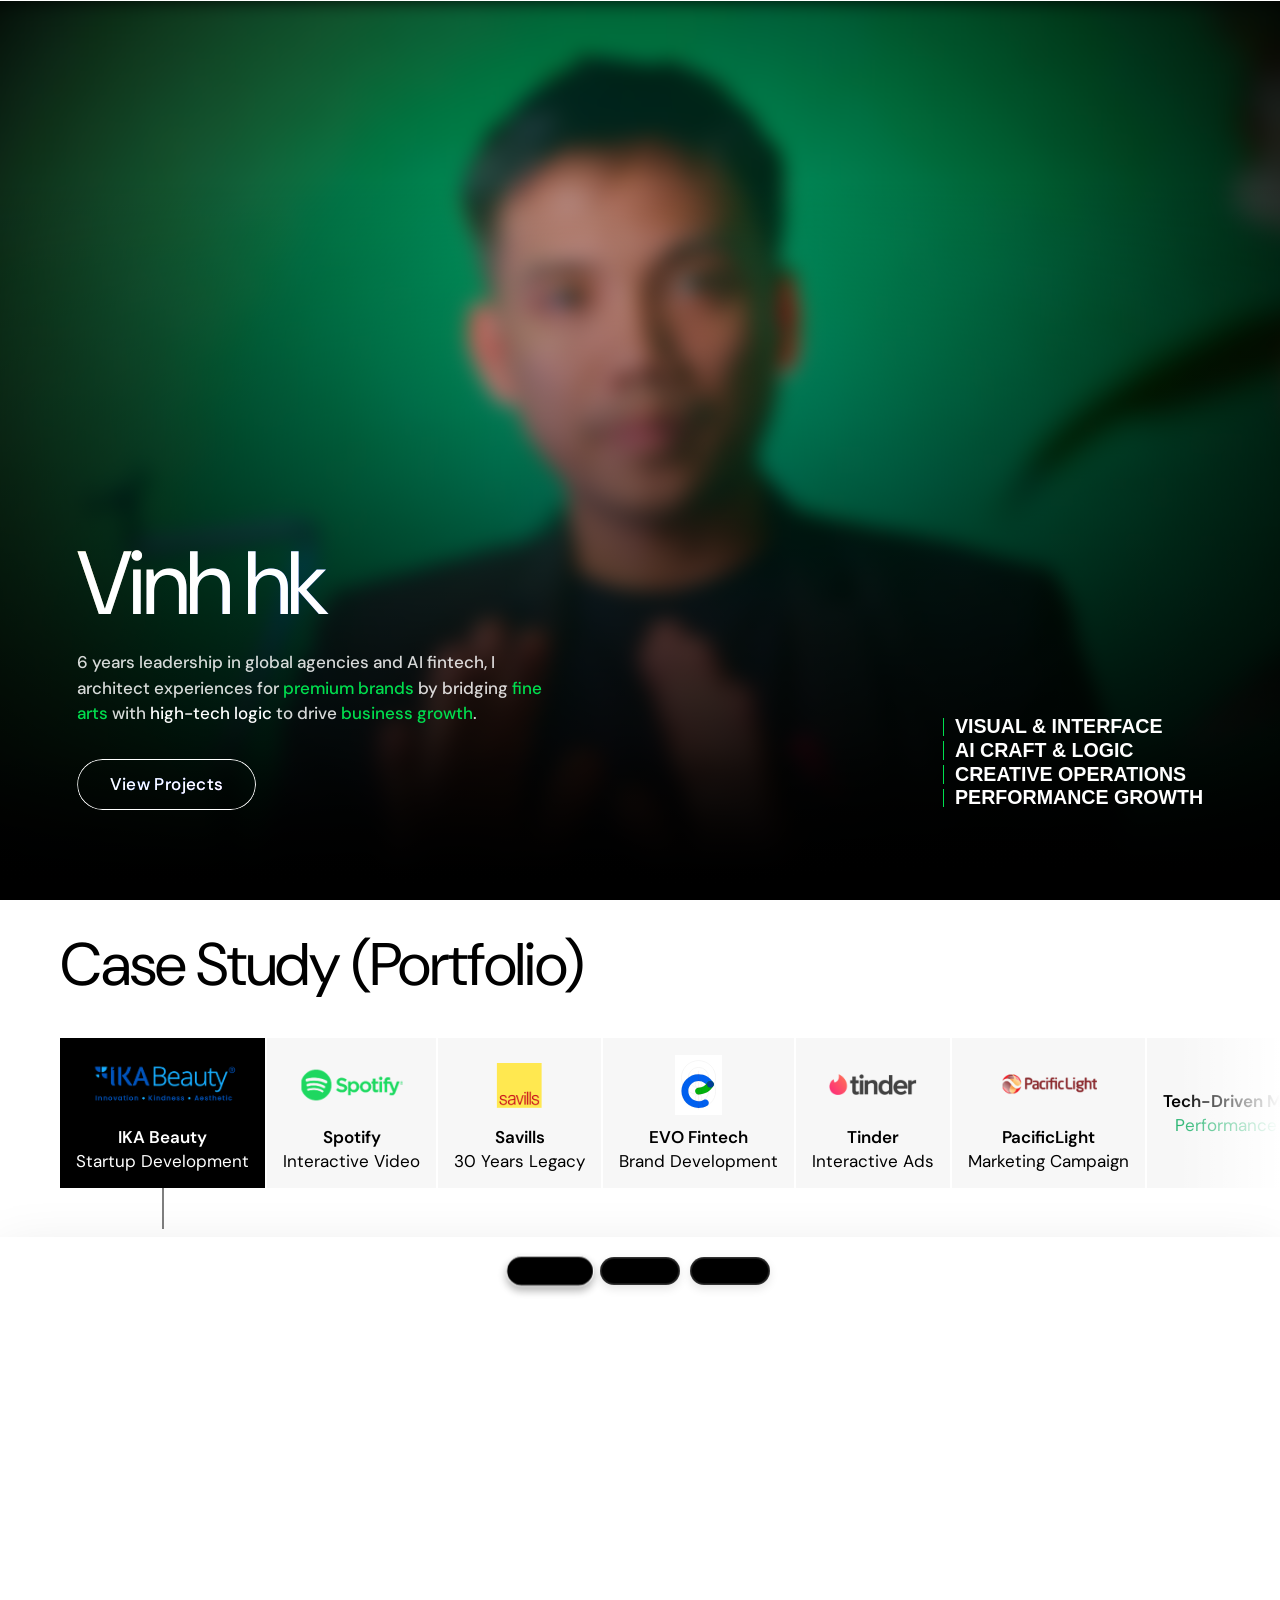
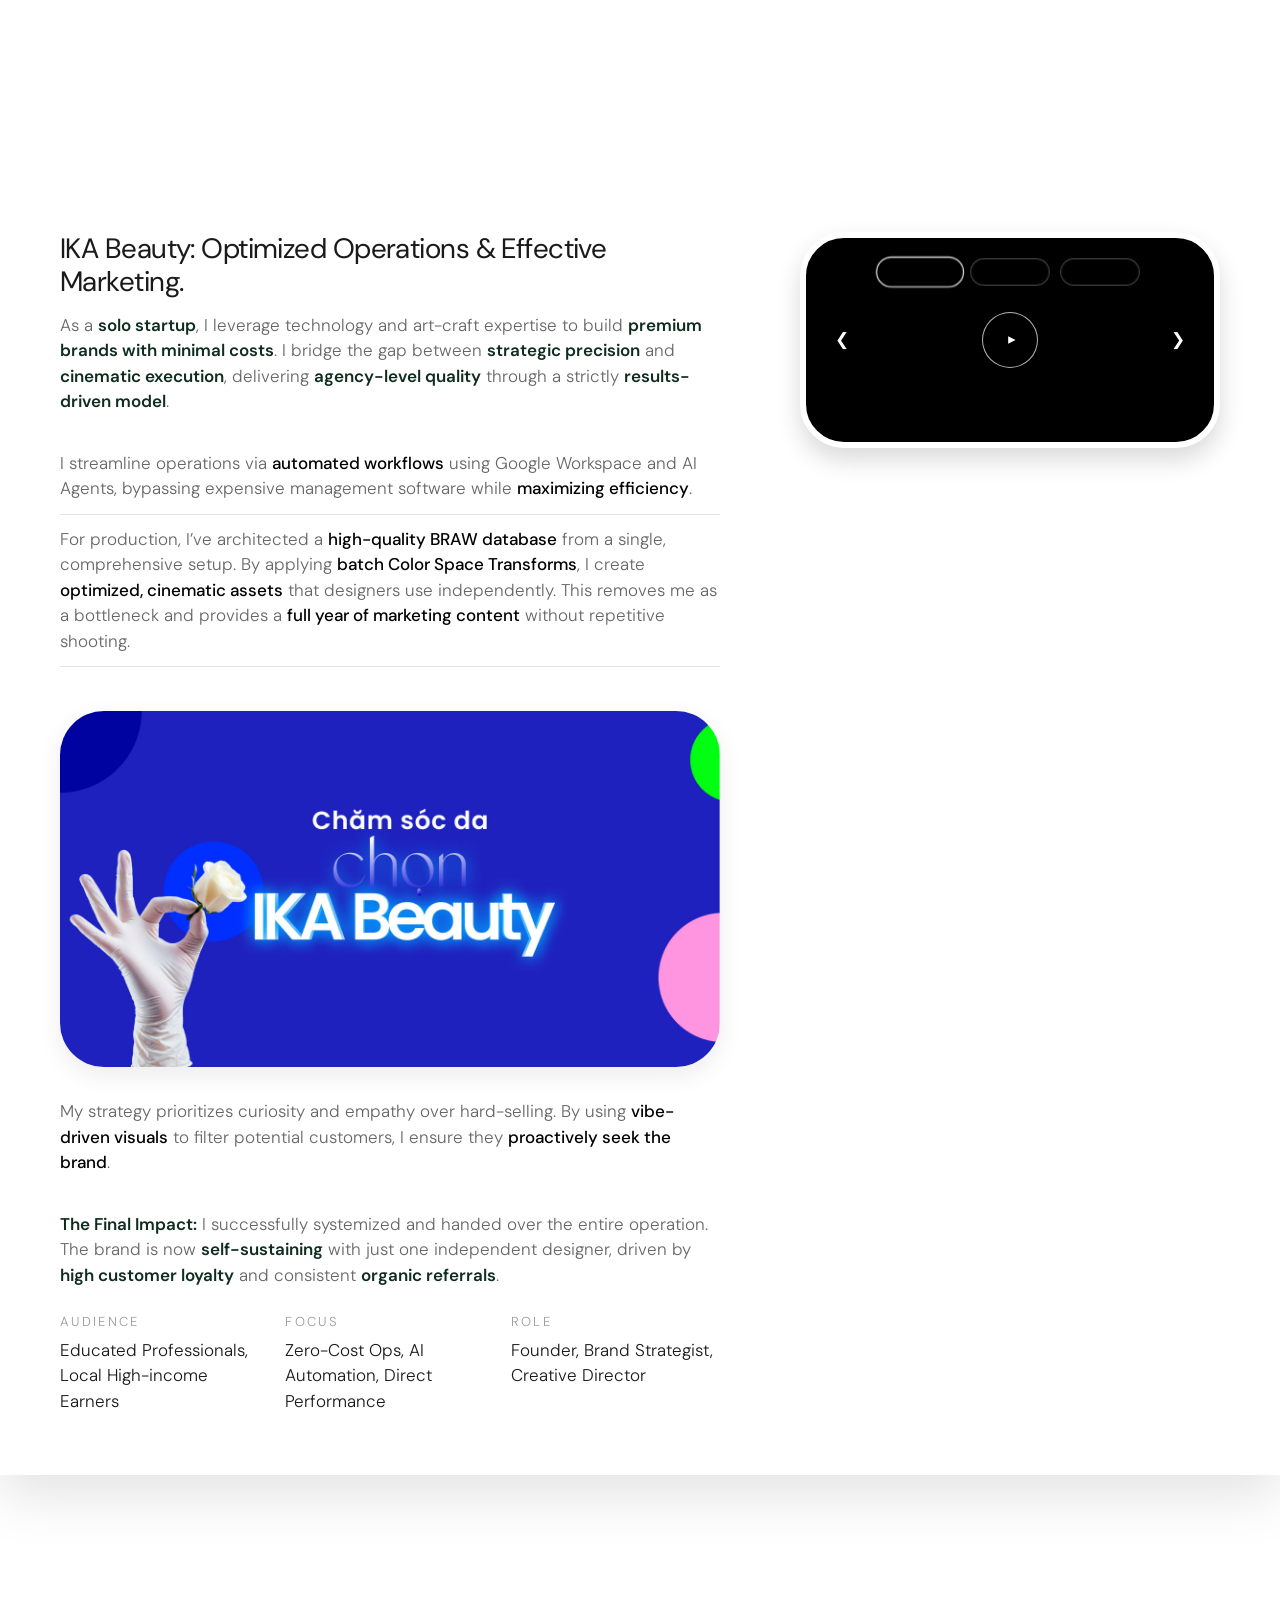
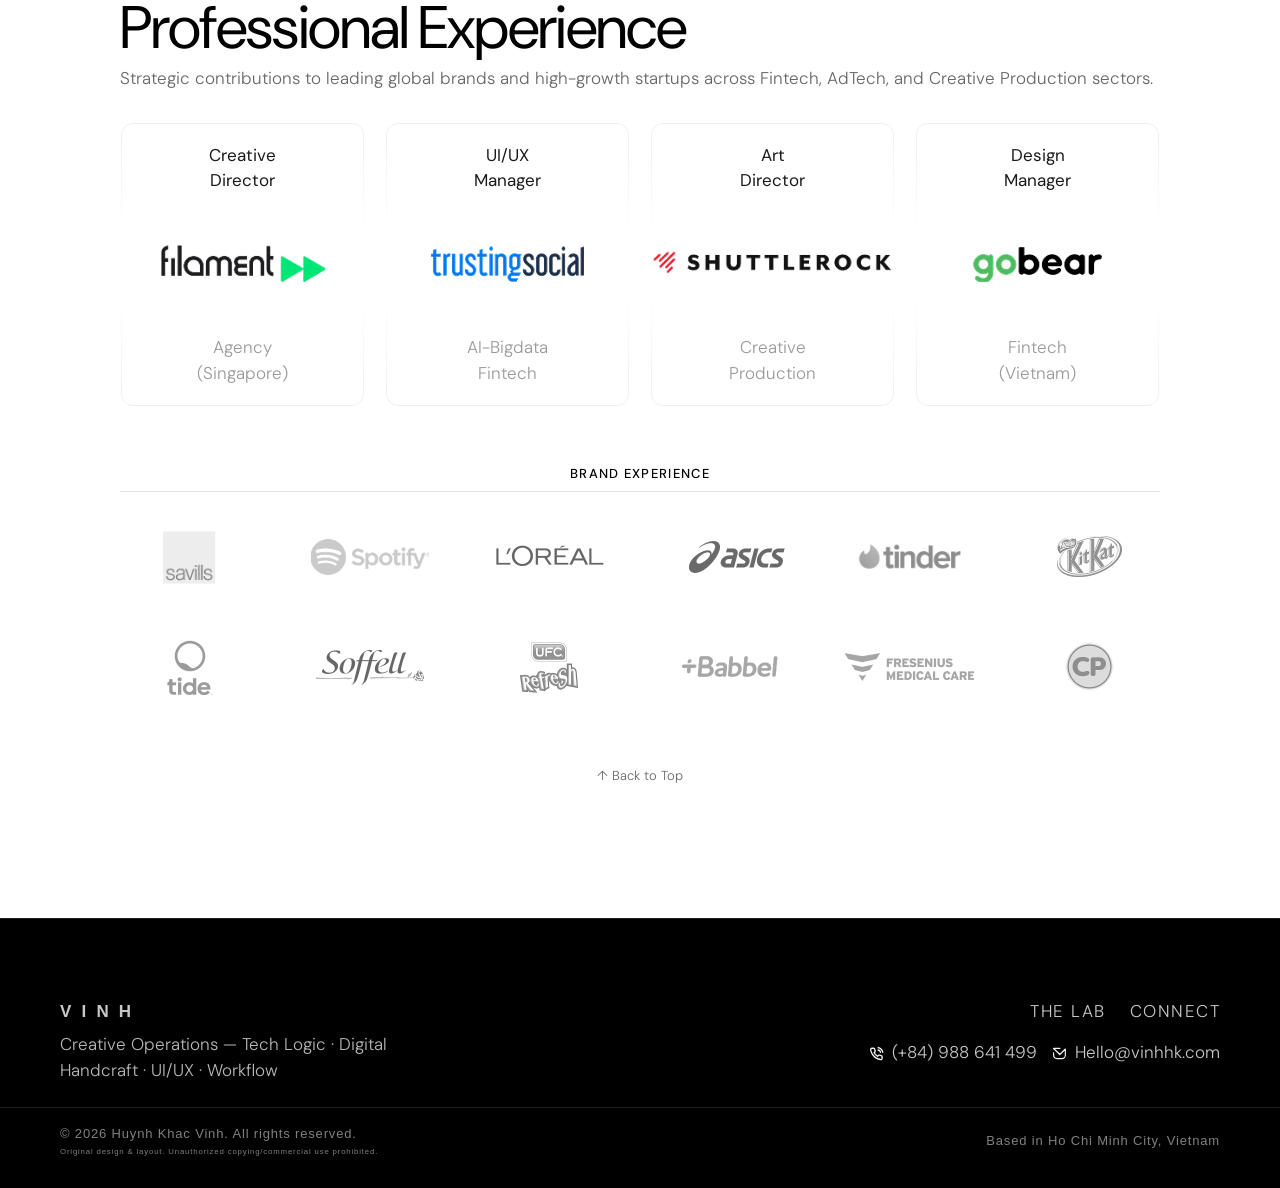
==== index.html @ 9d7e5301 "content: update Savills story and insert images" ====
<!DOCTYPE html>
<!-- 
    ============================================================================
    CẤU HÌNH MEDIA (MEDIA CONFIGURATION)
    1. SHOW_MEDIA_SECTION: Bật/tắt hiển thị khu vực này (true = hiện, false = ẩn).
       Toggle visibility of this section (true = show, false = hide).
    2. SHOW_IMAGE_INSTEAD: Bật lên để hiển thị ảnh thay vì video (true = hiện ảnh, false = hiện video).
       Set to true to show image instead of video (true = show image, false = show video).
    3. AUTO_PLAY_VIDEO: Bật/tắt tự động phát video khi cuộn tới (true = bật, false = tắt).
       Toggle auto-play video on scroll (true = on, false = off).
    4. Thay đổi đường dẫn trong dấu ngoặc kép để cập nhật nội dung.
       Change the URL inside the quotes to update content.
    5. BOTTOM_GRADIENT_IS_DARK: Đổi màu dải gradient chân trang (true = đen, false = trắng).
       Toggle bottom gradient color (true = black, false = white).
    6. SHOW_BOTTOM_GRADIENT: Bật/tắt hoàn toàn dải gradient chân màn hình (true = bật, false = tắt).
       Enable/disable bottom gradient entirely (true = show, false = hide).
    ============================================================================
-->
<script src="js/config.js?v=20260313-17"></script>
<html lang="vi" class="page-home">
<head>
    <script async src="https://www.googletagmanager.com/gtag/js?id=G-TY4J6ZB2NR"></script>
    <script>
        window.dataLayer = window.dataLayer || [];
        function gtag(){dataLayer.push(arguments);}
        gtag('js', new Date());
        gtag('config', 'G-TY4J6ZB2NR');
    </script>

    <meta charset="UTF-8">
    <meta name="viewport" content="width=device-width, initial-scale=1.0, viewport-fit=cover">
    <meta name="theme-color" media="(prefers-color-scheme: light)" content="#000000">
    <meta name="theme-color" media="(prefers-color-scheme: dark)" content="#000000">
    <meta name="color-scheme" content="dark">
    <meta name="apple-mobile-web-app-capable" content="yes">
    <meta name="apple-mobile-web-app-status-bar-style" content="black-translucent">
    <title>Huynh Khac Vinh - Artist & Creative Director</title>
    <link rel="preconnect" href="https://fonts.googleapis.com">
    <link rel="preconnect" href="https://fonts.gstatic.com" crossorigin>
    <link href="https://fonts.googleapis.com/css2?family=DM+Sans:opsz,wght@9..40,100..1000&display=swap" rel="stylesheet">
    <link rel="stylesheet" href="style.css?v=20260313-18">
    <link rel="preload" as="image" href="assets/images/web-thumbnail.jpg?v=20260313-hero-poster-1">
    <link rel="preload" as="video" href="assets/videos/00_Hero_Background.mp4?v=20260313-hero-bg-1" type="video/mp4">
</head>
<body class="page-home">
    
    <!-- Header injected via js/header.js -->
    <script src="js/header.js?v=20260313-17"></script>

    <!-- Hero Section (Fixed Background) -->
    <section class="hero" id="hero">
        <div class="hero-video-layer">
            <video class="hero-bg-video" autoplay muted loop playsinline preload="auto" poster="assets/images/web-thumbnail.jpg?v=20260313-hero-poster-1">
                <source src="assets/videos/00_Hero_Background.mp4?v=20260313-hero-bg-1" type="video/mp4">
            </video>
        </div>
        <div class="hero-overlay-layout">
            <div class="hero-overlay-left">
                <div class="hero-overlay-name">
                    Vinh hk
                </div>
                <p class="hero-overlay-description">
                    6 years leadership in global agencies and AI fintech, I architect experiences for <span class="hero-overlay-accent hero-overlay-accent--light-green">premium brands</span> by bridging <span class="hero-overlay-accent hero-overlay-accent--light-green">fine arts</span> with <span class="hero-overlay-accent">high-tech logic</span> to drive <span class="hero-overlay-accent hero-overlay-accent--light-green">business growth</span>.
                </p>
                <a href="#case-tabs-bleed" class="hero-cta">View Projects</a>
            </div>
            <div class="hero-overlay-right">
                <div class="hero-overlay-divider"></div>
                <div class="hero-overlay-keywords">
                    <span class="text-gradient">Visual &amp; Interface</span>
                    <span class="text-gradient">AI Craft &amp; Logic</span>
                    <span class="text-gradient">Creative Operations</span>
                    <span class="text-gradient">Performance Growth</span>
                </div>
            </div>
        </div>
    </section>

    <!-- Scroll Indicator (Separated from Hero for fixed positioning) -->
    <div class="bottom-gradient-overlay"></div>
    <script>
        (function() {
            const bottomGradient = document.querySelector('.bottom-gradient-overlay');
            if (!bottomGradient) return;
            if (typeof SHOW_BOTTOM_GRADIENT !== 'undefined' && !SHOW_BOTTOM_GRADIENT) {
                bottomGradient.style.display = 'none';
                return;
            }
            if (typeof BOTTOM_GRADIENT_IS_DARK === 'undefined') return;
            if (BOTTOM_GRADIENT_IS_DARK) {
                bottomGradient.classList.add('bottom-gradient--dark');
            } else {
                bottomGradient.classList.remove('bottom-gradient--dark');
            }
        })();
    </script>
    <script>
        (function() {
            const cta = document.querySelector('.hero-cta-btn');
            if (!cta) return;
            if (typeof HERO_CTA_TEXT === 'string' && HERO_CTA_TEXT.trim().length > 0) {
                cta.textContent = HERO_CTA_TEXT;
                cta.style.display = "";
            } else {
                cta.style.display = "none";
            }
        })();
    </script>
    <a href="#main-content" class="scroll-indicator-link" style="display: none;">
        <div class="scroll-arrow">
            <svg width="24" height="24" viewBox="0 0 24 24" fill="none" xmlns="http://www.w3.org/2000/svg">
                <path d="M12 19V5M12 5L5 12M12 5L19 12" stroke="#00D4AA" stroke-width="2" stroke-linecap="round" stroke-linejoin="round"/>
            </svg>
        </div>
    </a>

    <!-- Main Content (Slides over Hero) -->
    <main class="main-content" id="main-content">
        <div class="container">
        <!-- Expertise Section -->
        <section class="section fade-in" id="showreel">
            <!-- 
                VIDEO PLAYER (Local File)
                Replaced iframe with HTML5 video tag as requested.
                On mobile, the container will crop 20% from left and right to increase height.
            -->
            <div id="media-wrapper" class="video-wrapper">
                <video class="expertise-video-player" muted loop playsinline preload="none">
                    <source src="assets/videos/Carousel1_casestudy_img0.mp4" type="video/mp4">
                    Your browser does not support the video tag.
                </video>
                <div class="video-gradient-overlay"></div>
            </div>

            <div class="video-caption-container">
                <span class="video-label">Showreel 2026</span>
                <p class="video-description">Highlighting key projects in Creative Direction, UI/UX, and Motion Design. A glimpse into the intersection of art and technology.</p>
            </div>
            <script>
                (function(){
                    var mediaWrapper = document.getElementById('media-wrapper');
                    if (!mediaWrapper) return;
                    var caption = document.querySelector('.video-caption-container');
                    var v = mediaWrapper.querySelector('video');
                    var s = v ? v.querySelector('source') : null;

                    if (s && !s.dataset.src) s.dataset.src = s.getAttribute('src') || '';

                    if (typeof SHOW_MEDIA_SECTION !== 'undefined' && !SHOW_MEDIA_SECTION) {
                        mediaWrapper.style.display = 'none';
                        if (caption) caption.style.display = 'none';
                        if (s) s.removeAttribute('src');
                        if (v) {
                            v.pause();
                            v.removeAttribute('src');
                            v.load();
                        }
                        return;
                    }

                    if (s) s.removeAttribute('src');
                    if (v) v.preload = 'none';

                    function enableAndMaybePlay() {
                        if (!v || !s) return;
                        if (!s.getAttribute('src') && s.dataset.src) {
                            s.setAttribute('src', s.dataset.src);
                            try { v.load(); } catch(e) {}
                        }
                        var shouldAuto = (typeof AUTO_PLAY_VIDEO !== 'undefined') ? !!AUTO_PLAY_VIDEO : false;
                        if (shouldAuto) {
                            v.play().catch(function(){});
                        }
                    }

                    if ('IntersectionObserver' in window) {
                        var io = new IntersectionObserver(function(entries){
                            entries.forEach(function(entry){
                                if (!entry.isIntersecting) return;
                                enableAndMaybePlay();
                                io.disconnect();
                            });
                        }, { threshold: 0.35, rootMargin: '200px 0px' });
                        io.observe(mediaWrapper);
                    } else {
                        enableAndMaybePlay();
                    }
                })();
            </script>



        </section>


        <section class="section impact-case fade-in container-expanded" id="highlights-video">
            <div class="section-content-wrapper" style="margin-top: 0 !important; padding: 0 !important;">
                <h2 class="section-title text-gradient">Case Study (Portfolio)</h2>
                
                <!-- Tabs Navigation -->
                <div class="case-tabs-bleed" id="case-tabs-bleed">
                    <div class="case-study-tabs" id="case-tabs"></div>
                </div>

                <!-- Project 1 (IKA Beauty) -->
                <div class="impact-card-inner case-slide active" id="case-0" data-title="IKA Beauty - Startup Development" data-company="IKA Beauty" data-project="Startup Development" data-thumb="assets/clients/IKA_logo_BL.png">
                    <!-- Full Width Hero Carousel -->
                    <div class="impact-hero-carousel">
                        <div class="carousel-track">
                            <!-- 
                                ==========================================================
                                THAY ĐỔI HÌNH ẢNH CAROUSEL TẠI ĐÂY (CHANGE CAROUSEL IMAGES HERE)
                                Kích thước khuyến nghị (Recommended Size): 1920x822px hoặc 2560x1098px (Tỷ lệ 21:9)
                                Lưu ý (Note): Trên mobile, 2 bên ảnh sẽ bị cắt bớt ~25% mỗi bên. 
                                Hãy giữ nội dung chính ở giữa (Safe Zone).
                                ==========================================================
                            -->
                            <div class="carousel-slide active">
                                <video muted playsinline preload="none">
                                    <source src="assets/videos/02_IKA_Carousel_Bg_1.mp4" type="video/mp4">
                                </video>
                            </div>
                            <div class="carousel-slide">
                                <video muted playsinline preload="none">
                                    <source src="assets/videos/02_IKA_Carousel_Bg_2.mp4" type="video/mp4">
                                </video>
                            </div>
                            <div class="carousel-slide">
                                <video muted playsinline preload="none">
                                    <source src="assets/videos/02_IKA_Carousel_Bg_3.mp4" type="video/mp4">
                                </video>
                            </div>
                        </div>
                        <div class="carousel-nav">
                            <button class="carousel-dot active" aria-label="Go to slide 1"></button>
                            <button class="carousel-dot" aria-label="Go to slide 2"></button>
                            <button class="carousel-dot" aria-label="Go to slide 3"></button>
                        </div>
                    </div>
                    
                    <div class="impact-content-wrapper container">
                    <div class="impact-copy">

                        <h3 class="impact-heading">IKA Beauty: Optimized Operations & Effective Marketing.</h3>
                        <p class="impact-body">
                            As a <strong>solo startup</strong>, I leverage technology and art-craft expertise to build <strong>premium brands with minimal costs</strong>. I bridge the gap between <strong>strategic precision</strong> and <strong>cinematic execution</strong>, delivering <strong>agency-level quality</strong> through a strictly <strong>results-driven model</strong>.
                        </p>
                        
                        <ul class="impact-list">
                            <li>
                                I streamline operations via <strong>automated workflows</strong> using Google Workspace and AI Agents, bypassing expensive management software while <strong>maximizing efficiency</strong>.
                            </li>
                            <li>
                                For production, I’ve architected a <strong>high-quality BRAW database</strong> from a single, comprehensive setup. By applying <strong>batch Color Space Transforms</strong>, I create <strong>optimized, cinematic assets</strong> that designers use independently. This removes me as a bottleneck and provides a <strong>full year of marketing content</strong> without repetitive shooting.
                            </li>
                            <li>
                                <img class="impact-inline-media" src="assets/images/IKA_img_1.jpg" alt="IKA Strategy Visual">
                                My strategy prioritizes curiosity and empathy over hard-selling. By using <strong>vibe-driven visuals</strong> to filter potential customers, I ensure they <strong>proactively seek the brand</strong>.
                            </li>
                        </ul>
                        
                        <p class="impact-body" style="margin-top: 24px;">
                            <strong>The Final Impact:</strong> I successfully systemized and handed over the entire operation. The brand is now <strong>self-sustaining</strong> with just one independent designer, driven by <strong>high customer loyalty</strong> and consistent <strong>organic referrals</strong>.
                        </p>
                        

                        
                        <dl class="impact-metrics">
                            <div class="impact-metric">
                                <dt>Audience</dt>
                                <dd>Educated Professionals, Local High-income Earners</dd>
                            </div>
                            <div class="impact-metric">
                                <dt>Focus</dt>
                                <dd>Zero-Cost Ops, AI Automation, Direct Performance</dd>
                            </div>
                            <div class="impact-metric">
                                <dt>Role</dt>
                                <dd>Founder, Brand Strategist, Creative Director</dd>
                            </div>
                        </dl>
                    </div>
                    <div class="impact-media">
                        <div class="impact-media-frame video-slider-container">
                            <div class="video-slider-track fade-track" id="savills-video-track-2">
                                <div class="video-slide active fade-transition">
                                    <video class="media-content" muted playsinline preload="metadata">
                                        <source src="assets/videos/02_IKA_Detail_1.mp4#t=0.001" type="video/mp4">
                                    </video>
                                </div>
                                <div class="video-slide fade-transition">
                                    <video class="media-content" muted playsinline preload="metadata">
                                        <source src="assets/videos/02_IKA_Detail_2.mp4#t=0.001" type="video/mp4">
                                    </video>
                                </div>
                                <div class="video-slide fade-transition">
                                    <video class="media-content" muted playsinline preload="metadata">
                                        <source src="assets/videos/02_IKA_Detail_3.mp4#t=0.001" type="video/mp4">
                                    </video>
                                </div>
                            </div>
                            <!-- Buttons moved after track and styled to ensure visibility -->
                            <button id="btn-prev-ika" class="video-nav-prev" type="button" aria-label="Previous video" style="z-index: 100; cursor: pointer; pointer-events: auto;">&#10094;</button>
                            <button id="btn-next-ika" class="video-nav-next" type="button" aria-label="Next video" style="z-index: 100; cursor: pointer; pointer-events: auto;">&#10095;</button>
                            <script>
                                (function() {
                                    const prevBtn = document.getElementById('btn-prev-ika');
                                    const nextBtn = document.getElementById('btn-next-ika');
                                    const trackId = 'savills-video-track-2';
                                    
                                    function handleClick(direction) {
                                        if (window.changeVideoSlide) {
                                            window.changeVideoSlide(trackId, direction);
                                        }
                                    }

                                    if (prevBtn) {
                                        prevBtn.addEventListener('click', function(e) {
                                            e.preventDefault();
                                            e.stopPropagation();
                                            handleClick(-1);
                                        });
                                    }
                                    if (nextBtn) {
                                        nextBtn.addEventListener('click', function(e) {
                                            e.preventDefault();
                                            e.stopPropagation();
                                            handleClick(1);
                                        });
                                    }
                                })();
                            </script>
                        </div>
                        <p class="impact-media-caption">IKA Beauty Ecosystem</p>
                    </div>
                    </div>
                </div>

                <!-- Project 4 -->
                <div class="impact-card-inner case-slide" id="case-2" data-title="Spotify - Interactive Ad" data-company="Spotify" data-project="Interactive Video" data-thumb="assets/clients/1.png">
                    <div class="impact-content-wrapper container">
                    <div class="impact-copy">

                        <h3 class="impact-heading">Interactive Video - Playable Development</h3>
                        <p class="impact-body" style="font-weight: 500; opacity: 0.8; margin-top: -8px; margin-bottom: 24px;">
                            Section: Concept art - video creative, UX, Technical Development.
                        </p>
                        <p class="impact-body">
                            Spotify aims to create an engaging, interactive video ad campaign. Users will select on-screen options based on their musical taste, resulting in a random track played specifically to match their preferences.
                        </p>
                        <div class="impact-media-frame" style="aspect-ratio: 4 / 5; margin: 24px 0; --media-fit: contain;">
                            <video class="media-content" src="assets/videos/4x5_Spotify_leadin.mp4" data-autoplay="1" muted loop playsinline preload="none"></video>
                            <button type="button" class="media-audio-toggle" aria-label="Unmute" aria-pressed="true"></button>
                        </div>
                        <div class="impact-body" style="margin-bottom: 24px;">
                            <div style="display: flex; flex-direction: column; align-items: center; gap: 4px; float: left; margin-right: 12px; margin-bottom: 4px; padding: 4px; background: #f3f4f6; border-radius: 10px;">
                                <img src="assets/images/VINH_Port.png" alt="Vinh Avatar" style="width: 48px; height: 48px; border-radius: 50%; object-fit: cover; box-shadow: 0 2px 4px rgba(0,0,0,0.1);">
                                <span style="font-weight: 600; font-size: 10px; color: var(--text-secondary); text-transform: uppercase; letter-spacing: 0.05em;">My Insight</span>
                            </div>
                            <p style="margin: 0;">
                                For multi-layered projects—spanning Art, Brand Alignment, Culture, and Tech—my strategy is built on velocity in planning and concept visualization. I use rapid, highly visual sketches to pressure-test feasibility and lock in the execution phase as early as possible.
                                <br><br>
                                To me, 'Make it work - Make it right' defines this exact conceptual phase. By mapping out art sketches and operational logic upfront, I validate project feasibility early. This strategic move ensures we preserve maximum resources to ultimately nail the final 'WOW' factor.
                                <br><br>
                                In massive production environments—where high volume meets uncompromising quality standards—relying on pure inspiration will fail; you must apply strict tactics and formulas. My rarest and proudest asset is exactly this fusion: a deep aesthetic foundation backed by hard, tech-driven logic.
                            </p>
                            <div style="clear: both;"></div>
                        </div>

                        <img class="impact-inline-media" src="assets/images/Spotify/Spotify_bodytext.png" alt="Spotify Project Context">
                        <h4 class="impact-subheading">KEY RESULTS</h4>
                        <dl class="impact-metrics">
                            <div class="impact-metric">
                                <dt>Digital interaction</dt>
                                <dd>over ~220%/ target</dd>
                            </div>
                            <div class="impact-metric">
                                <dt>Download</dt>
                                <dd>147% over target</dd>
                            </div>
                        </dl>
                        <div class="impact-media-frame ratio-9-16" style="margin: 32px 0; --media-fit: contain; display: flex; align-items: center; justify-content: center;">
                             <img class="media-content" src="assets/images/Spotify/Spoti1.gif" alt="Spotify Interactive Ad" style="width: 36%; height: auto;">
                        </div>
                        <div class="impact-cta-box">
                            <p class="impact-cta-text">Request me a live demo.</p>
                            <div class="impact-cta-contact">
                                <a href="tel:+84988641499" class="impact-cta-link">(+84) 988 641 499</a>
                                <span class="impact-cta-separator">|</span>
                                <a href="mailto:hello@vinhhk.com" class="impact-cta-link">hello@vinhhk.com</a>
                            </div>
                        </div>
                    </div>
                    <div class="impact-media">
                        <div class="impact-media-frame ratio-9-16" data-no-audio="1" style="--media-fit: contain;">
                            <video class="media-content" src="assets/videos/Spotify_Select_Pop.mp4" data-autoplay="1" muted loop playsinline preload="none"></video>
                        </div>
                        <div class="impact-media-frame ratio-9-16" data-no-audio="1" style="margin-top: 16px; --media-fit: contain;">
                            <video class="media-content" src="assets/videos/Spotify_Select_Rock.mp4" data-autoplay="1" muted loop playsinline preload="none"></video>
                        </div>
                        <div class="impact-media-frame ratio-9-16" data-no-audio="1" style="margin-top: 16px; --media-fit: contain;">
                            <video class="media-content" src="assets/videos/Spotify_Select_Rap.mp4" data-autoplay="1" muted loop playsinline preload="none"></video>
                        </div>
                        <p class="impact-media-caption">Spotify Interactive Campaign</p>
                    </div>
                    </div>
                </div>

                <!-- Project 2 (Savills) -->
                <div class="impact-card-inner case-slide" id="case-0b" data-title="Savills 30 Years Legacy" data-company="Savills" data-project="30 Years Legacy" data-thumb="assets/clients/0.png">
                    <!-- Full Width Hero Carousel -->
                    <div class="impact-hero-carousel">
                        <div class="carousel-track">
                            <!-- 
                                ==========================================================
                                THAY ĐỔI HÌNH ẢNH CAROUSEL TẠI ĐÂY (CHANGE CAROUSEL IMAGES HERE)
                                Kích thước khuyến nghị (Recommended Size): 1920x822px hoặc 2560x1098px (Tỷ lệ 21:9)
                                Lưu ý (Note): Trên mobile, 2 bên ảnh sẽ bị cắt bớt ~25% mỗi bên. 
                                Hãy giữ nội dung chính ở giữa (Safe Zone).
                                ==========================================================
                            -->
                            <div class="carousel-slide active">
                                <video muted playsinline loop preload="none">
                                    <source src="assets/videos/Carousel1_casestudy_img0.mp4" type="video/mp4">
                                </video>
                            </div>
                            <div class="carousel-slide">
                                <img src="assets/images/Carousel1_casestudy_img0.png" alt="Concept KV của sự kiện - Sự kết nối giao thoa giữa xưa và nay, Savills là cầu nối hành trình 30 năm cho sự phát triển ngành bất động sản tại VN">
                            </div>
                            <div class="carousel-slide">
                                <img src="assets/images/Carousel1_casestudy_img1.JPG" alt="Hình ảnh tại sự kiện nơi các C-Level tụ hợp báo cáo thị trường và chia sẻ những cơ hội tương lai">
                            </div>
                            <div class="carousel-slide">
                                <img src="assets/images/Carousel1_casestudy_img2.JPG" alt="Nhà sáng tạo thiết kế concept cho sự kiện Huỳnh Khắc Vinh đứng cùng chủ tịch công ty">
                            </div>
                        </div>
                        <div class="carousel-nav">
                            <button class="carousel-dot active" aria-label="Go to slide 1"></button>
                            <button class="carousel-dot" aria-label="Go to slide 2"></button>
                            <button class="carousel-dot" aria-label="Go to slide 3"></button>
                        </div>
                    </div>
                    
                    <div class="impact-content-wrapper container">
                    <div class="impact-copy">

                        <h3 class="impact-heading">Savills 30th Anniversary - Market Review</h3>
                        <p class="impact-body">
                            With a corporate giant like Savills, leaving the "artist ego" at the door is the smart choice. There is no room for freestyling. You have to become part of their machinery.
                            <img src="assets/images/Savills_vinh.jpg" alt="Savills — Vinh">
                            <br><br>
                            This project wasn't about chasing a "WOW" from the crowd with fancy decorations. <span class="text-highlight">It was about delivering a minimalist, results-driven attendee experience.</span> I decoded the C-level’s vision from day one, translating heavy corporate legacy into a sharp visual system and a highly viable execution plan. The real win was operational discipline—delivering exactly what the business needed.
                            <br><br>
                            From this, my rule for high-level business events (30%+ C-level guests) is simple:
                            <br><br>
                            Drop the costly gimmicks and superficial glitz. You only need ONE strong visual focal point. Maximize the space for networking, keep presentations clean, and focus on a refined culinary experience.
                            <br><br>
                            Why? Because true luxury doesn't come from stage props. It emanates from the tailored suits, the prestige of the venue, the substance of the content, and impeccable hospitality.
                            <br><br>
                            I hope our paths cross someday to share more about the ground reality of simply making things work.
                            <img src="assets/images/Savills_vinh2.jpg" alt="Savills — Vinh 2">
                        </p>
                        <dl class="impact-metrics">
                            <div class="impact-metric">
                                <dt>Audience</dt>
                                <dd>C-Suite Executives, Major Corporations</dd>
                            </div>
                            <div class="impact-metric">
                                <dt>Focus</dt>
                                <dd>KV Design, Motion Visuals, Sustainable Design, Digital Experience</dd>
                            </div>

                        </dl>
                    </div>
                    <div class="impact-media">
                        <div class="impact-media-frame video-slider-container">
                            <div class="video-slider-track fade-track" id="savills-video-track-1">
                                <div class="video-slide active fade-transition">
                                    <video class="media-content" muted playsinline preload="metadata">
                                        <source src="assets/videos/03_Savills_Detail_1_1.mp4#t=0.001" type="video/mp4">
                                    </video>
                                </div>
                                <div class="video-slide fade-transition">
                                    <video class="media-content" muted playsinline preload="metadata">
                                        <source src="assets/videos/03_Savills_Detail_2_1.mp4#t=0.001" type="video/mp4">
                                    </video>
                                </div>
                                <div class="video-slide fade-transition">
                                    <video class="media-content" muted playsinline preload="metadata">
                                        <source src="assets/videos/03_Savills_Detail_3_1.mp4#t=0.001" type="video/mp4">
                                    </video>
                                </div>
                                <div class="video-slide fade-transition">
                                    <video class="media-content" muted playsinline preload="metadata">
                                        <source src="assets/videos/03_Savills_Detail_4_1.mp4#t=0.001" type="video/mp4">
                                    </video>
                                </div>
                            </div>
                            <button id="btn-prev-savills" class="video-nav-prev" type="button" aria-label="Previous video" style="z-index: 100; cursor: pointer; pointer-events: auto;">&#10094;</button>
                            <button id="btn-next-savills" class="video-nav-next" type="button" aria-label="Next video" style="z-index: 100; cursor: pointer; pointer-events: auto;">&#10095;</button>
                            <script>
                                (function() {
                                    const prevBtn = document.getElementById('btn-prev-savills');
                                    const nextBtn = document.getElementById('btn-next-savills');
                                    const trackId = 'savills-video-track-1';
                                    
                                    function handleClick(direction) {
                                        if (window.changeVideoSlide) {
                                            window.changeVideoSlide(trackId, direction);
                                        }
                                    }

                                    if (prevBtn) {
                                        prevBtn.addEventListener('click', function(e) {
                                            e.preventDefault();
                                            e.stopPropagation();
                                            handleClick(-1);
                                        });
                                    }
                                    if (nextBtn) {
                                        nextBtn.addEventListener('click', function(e) {
                                            e.preventDefault();
                                            e.stopPropagation();
                                            handleClick(1);
                                        });
                                    }
                                })();
                            </script>
                        </div>
                        <p class="impact-media-caption">Savills 30 Years Event Concept</p>
                    </div>
                    </div>
                </div>

                <!-- Project 2 -->
                <div class="impact-card-inner case-slide" id="case-1" data-title="Brand Identity (EVO Fintech)" data-company="EVO Fintech" data-project="Brand Development" data-thumb="assets/images/EVO/1.svg">
                    <div class="impact-content-wrapper container">
                    <div class="impact-copy">

                        <h3 class="impact-heading">Redefining Fintech Visual Language.</h3>
                        <p class="impact-body">
                            This project is a strategic collaboration between <strong>Trusting Social AI</strong> and <strong>TPBank</strong>.
                            <br><br>
                            Below is my comprehensive logo development process, encompassing a unified design language system—from brand identity to marketing visuals and brand voice (visual communication)—ensuring consistency across Brand, UI/UX, and Animation.
                        </p>

                        <!-- Added Content: Concept, Color, Visuals -->
                        <h4 class="impact-subheading">CONCEPT: THE "E" EVOLUTION</h4>
                        <img class="impact-inline-media" src="assets/images/EVO/1.svg" alt="Concept: The E Evolution">
                        <p class="impact-body">
                            The "e" symbol is the core identity, meticulously crafted on a precision geometric grid to ensure perfect balance and scalability.
                        </p>
                        <img class="impact-inline-media" src="assets/images/EVO/Logo_animate.gif" alt="Logo Animation Concept">
                        <p class="impact-body">
                            Originating from a primitive concept of three distinct dots, the animation intuitively visualizes their convergence into the 'E' form. This efficient blend of shape and motion is designed for future scalability, allowing for lightweight conversion into code-based formats like JSON (Lottie) for seamless web-app integration.
                        </p>

                        <h4 class="impact-subheading">COLOR STRATEGY</h4>
                        <img class="impact-inline-media" src="assets/images/EVO/2.png" alt="Color Strategy 1">
                        <img class="impact-inline-media" src="assets/images/EVO/2+.png" alt="Color Strategy 2">
                        <p class="impact-body">
                            Following the 60-30-10 rule, the palette uses a deep Navy and Light Blue foundation. Secondary tones are integrated to provide visual depth, akin to the layers of a fine art painting.
                        </p>

                        <h4 class="impact-subheading">Brand VISUAL & VERBAL DIRECTION</h4>
                        <img class="impact-inline-media" src="assets/images/EVO/3_concept_Visual.png" alt="Brand Visual Concept">
                        <p class="impact-body">
                            Brand shape consistency creates an unmistakable presence, ensuring distinctiveness in a crowded market. However, the visual concept is more than just aesthetics; it is a strict minimalist philosophy, derived directly from the logo’s geometry to dictate a unified brand language.
                        </p>
                        <p class="impact-body">
                            Personal tech objects serve as the visual anchor, but they also define our Copywriting Tone. We speak the language of "digital natives"—those seeking pragmatic installment solutions. Our voice is as sleek, functional, and direct as the devices they hold.
                        </p>
                        <p class="impact-body">
                            I enforced a modern, authentic creative direction to reject the sterile artificiality of traditional banking. Staged, emotionless stock imagery and robotic corporate jargon are the antitheses of the brand I created. We don't just "show" differently; we "speak" differently—humanizing finance through the intersection of cutting-edge technology and real-life relatability.
                        </p>

                        <div class="video-container" style="position: relative;">
                            <video class="impact-inline-media" muted loop playsinline>
                                <source src="assets/videos/EVO_1.mp4" type="video/mp4">
                                Your browser does not support the video tag.
                            </video>
                            <div class="play-icon"></div>
                        </div>
                        <dl class="impact-metrics">
                    </div>
                    <div class="impact-media">
                        <div class="impact-media-frame video-slider-container evo-slider">
                            <div class="video-slider-track fade-track" id="evo-video-track">
                                <div class="video-slide active fade-transition">
                                    <div class="video-container" style="position: relative;">
                                        <video class="media-content" muted playsinline preload="metadata">
                                            <source src="assets/videos/EVO_2.mp4#t=0.001" type="video/mp4">
                                        </video>
                                    </div>
                                </div>
                                <div class="video-slide fade-transition">
                                    <div class="video-container" style="position: relative;">
                                        <video class="media-content" muted playsinline preload="metadata">
                                            <source src="assets/videos/EVO_3.mp4#t=0.001" type="video/mp4">
                                        </video>
                                    </div>
                                </div>
                            </div>
                            
                            <!-- Navigation Buttons -->
                            <button class="video-nav-prev" onclick="changeVideoSlide('evo-video-track', -1)" type="button">❮</button>
                            <button class="video-nav-next" onclick="changeVideoSlide('evo-video-track', 1)" type="button">❯</button>
                        </div>
                        <p class="impact-media-caption">Brand Identity Showcase</p>
                    </div>
                    </div>
                </div>

                <!-- Project 3 (moved): Tinder Interactive Ads -->
                <div class="impact-card-inner case-slide" id="case-4" data-title="Tinder — Interactive Ads" data-company="Tinder" data-project="Interactive Ads" data-thumb="assets/clients/4+.png">
                    <div class="impact-content-wrapper container">
                    <div class="impact-copy">

                        <h3 class="impact-heading">Interact with Ads to choose your own dating ending with Tinder.</h3>

                        <h4 class="impact-subheading">OVERVIEW</h4>
                        <p class="impact-body">
                            One of the <strong>Playable Ads</strong> I have developed (<strong>At Shuttlerock</strong>). <strong>Personally led</strong> and <strong>hands-on executed</strong> as <strong>Art Director</strong>.
                        </p>

                        <h4 class="impact-subheading">ROLE</h4>
                        <ul class="impact-list" style="list-style-type: disc; padding-left: 20px; margin-bottom: 24px; font-size: var(--text-small); line-height: 1.6; color: var(--text-color-secondary);">
                            <li>Art Director — creative leadership and quality supervision.</li>
                            <li>Hands-on execution — interaction logic and visual polish.</li>
                        </ul>

                        <h4 class="impact-subheading">OBJECTIVE</h4>
                        <p class="impact-body">
                            Deliver a fresh and <strong>exciting interactive experience</strong> to boost <strong>brand awareness</strong>, produced with rigor to elevate <strong>credibility</strong> and build <strong>widespread user trust</strong>.
                        </p>

                        <h4 class="impact-subheading">INTERACTION FLOW</h4>
                        <ul class="impact-list" style="list-style-type: disc; padding-left: 20px; margin-bottom: 24px; font-size: var(--text-small); line-height: 1.6; color: var(--text-color-secondary);">
                            <li>Follow on-screen guidance to make decisions.</li>
                            <li>Conclude <strong>your own story</strong> based on choices.</li>
                        </ul>

                        <p class="impact-body" style="font-size: var(--text-small); opacity: 0.8;">
                            Tip: Try interacting in the <strong>left column</strong> on desktop or <strong>below</strong> on mobile.
                        </p>
                    </div>
                    <div class="impact-media">
                        <div class="impact-media-frame ratio-9-16">
                            <iframe
                                class="media-content"
                                id="tinder-iframe"
                                src="about:blank"
                                data-src="projects/tinder-swipenight-playable/index.html?v=20260313-17#loop"
                                title="Tinder Swipe Night Playable"
                                allow="autoplay; fullscreen"
                                loading="lazy"
                                style="aspect-ratio: 9 / 16; border: 0;"
                            ></iframe>
                        </div>
                        <p class="impact-media-caption">Tinder — Interactive Playable Ad</p>
                    </div>
                    </div>
                </div>

                <!-- Project 4: Marketing Campaign (Singapore) -->
                <div class="impact-card-inner case-slide" id="case-3" data-title="Marketing Campaign (Singapore)" data-company="PacificLight" data-project="Marketing Campaign" data-thumb="assets/clients/Pac_logo.png">
                    <div class="impact-content-wrapper container">
                    <div class="impact-copy">

                        <h3 class="impact-heading">Marketing Campaign (Singapore)</h3>
                        
                        <p class="impact-body" style="font-size: 14px; opacity: 0.8; margin-bottom: 24px; margin-top: -16px;">
                            Project executed at <strong>Filament Agency Singapore</strong>
                        </p>

                        <div style="display: flex; align-items: center; gap: 16px; margin-bottom: 24px; flex-wrap: wrap;">
                            <span style="font-weight: 700; font-size: 16px;">Client:</span>
                            <img src="assets/clients/Pac_logo.png" alt="PacificLight" style="height: 64px; width: auto; object-fit: contain;">
                            <img src="assets/clients/Kris_logo.png" alt="KrisFlyer" style="height: 64px; width: auto; object-fit: contain;">
                            <span style="opacity: 0.3; font-size: 24px; font-weight: 300; margin: 0 8px;">|</span>
                            <span style="font-weight: 700; font-size: 16px;">Market: Singapore</span>
                        </div>

                        <p class="impact-body">
                            <strong>Brief:</strong> Customers earn free KrisFlyer miles based on their electricity consumption (kW used).
                        </p>
                        <p class="impact-body">
                            <strong>The Challenge:</strong> Developing a visual concept that effectively bridges the gap between two unrelated ideas: electricity usage and free travel miles.
                        </p>
                        
                        <img class="impact-inline-media" src="assets/images/Pacificlight/Pac_concept.png" alt="Concept Design Integration">

                        <p class="impact-body">
                            <strong>My Key Visual Solution:</strong> I proposed a concept integrating:
                        </p>
                        <ul class="impact-list" style="list-style-type: disc; padding-left: 20px; margin-bottom: 24px; font-size: var(--text-small); line-height: 1.6; color: var(--text-color-secondary);">
                            <li>Electrical appliances.</li>
                            <li>Flight and travel imagery.</li>
                            <li>Target Persona: Young, dynamic, modern, and high-income individuals.</li>
                            <li>Execution: The combination required animation to create a seamless flow between these elements.</li>
                        </ul>

                        <h4 class="impact-subheading">Results:</h4>
                        
                        <p class="impact-body">
                            <strong>My Role & Responsibilities:</strong>
                        </p>
                        <ul class="impact-list" style="list-style-type: disc; padding-left: 20px; margin-bottom: 24px; font-size: var(--text-small); line-height: 1.6; color: var(--text-color-secondary);">
                            <li>Developed the handcrafted concept, transitioning from static Key Visual (KV) design to full Animation.</li>
                            <li>Supervised design quality and provided creative direction to the design team.</li>
                            <li>Managed revisions and adaptation for various assets including print materials and microsite design.</li>
                        </ul>

                        <ul class="impact-list" style="list-style-type: disc; padding-left: 20px; font-size: var(--text-small); line-height: 1.6; color: var(--text-color-secondary);">
                            <li style="margin-bottom: 8px;"><strong>Pitch Win:</strong> The client was delighted with the proposed direction, securing the project.</li>
                            <li style="margin-bottom: 8px;"><strong>Cost Efficiency:</strong> The production approach was optimized and feasible, saving costs for the client.</li>
                            <li><strong>Performance:</strong> Achieved 500 signups in just 2 weeks, with digital engagement rates exceeding expectations by 200%.</li>
                        </ul>
                    </div>
                    <div class="impact-media">
                        <div class="impact-media-frame ratio-9-16">
                             <img class="media-content" src="assets/images/Pacificlight/Pac_1.gif" alt="PacificLight Campaign Animation">
                        </div>
                        <div class="impact-media-frame ratio-9-16" style="margin-top: 16px;">
                             <img class="media-content" src="assets/images/Pacificlight/Pac_2.gif" alt="PacificLight Campaign Results Animation">
                        </div>
                        <p class="impact-media-caption">PacificLight x KrisFlyer Campaign</p>
                    </div>
                    </div>
                </div>
                
                <div class="impact-card-inner case-slide" id="case-anim" data-title="Performance-Driven Motion Graphics" data-company="Tech-Driven Motion" data-project="Performance ads">
                    <div class="impact-content-wrapper container">
                        <div class="impact-copy">
                            <h3 class="impact-heading">Performance-Driven Motion Graphics</h3>
                            <p class="impact-body">A curated vault of high-converting motion assets engineered for global campaigns across <span class="text-highlight">Tech, Fintech, FMCG, and Entertainment</span>. My leadership is built on a brutal foundation of <span class="text-highlight">Fine Arts and hands-on technical mastery</span>. I don’t just direct pipelines—I understand the mechanics of every <span class="text-highlight">keyframe</span>.</p>
                            <div class="animation-gallery" id="animation-gallery"></div>
                        </div>
                    </div>

                    <div class="anim-tab-loading" aria-hidden="true">
                        <div class="anim-tab-spinner"></div>
                        <div class="anim-tab-label">Loading…</div>
                    </div>
                    
                    <div id="animation-modal" class="animation-modal" aria-hidden="true">
                        <div class="animation-modal-backdrop"></div>
                        <div class="animation-modal-content">
                            <button class="animation-modal-close" aria-label="Back"></button>
                            <video class="animation-modal-video" playsinline></video>
                            <div class="animation-modal-gesture" aria-hidden="true"></div>
                            <button class="animation-modal-meta" type="button" aria-label="Video details">
                                <div class="animation-modal-title"></div>
                                <div class="animation-modal-desc"></div>
                            </button>
                        </div>
                    </div>
                    
                    <script>
                        window.initAnimationGallery = (function(){
                            var inited = false;
                            return function(){
                                if (inited) return;
                                inited = true;
                            var slide = document.getElementById('case-anim');
                            if (!slide) return;
                            var gallery = slide.querySelector('#animation-gallery');
                            var modal = slide.querySelector('#animation-modal');
                            var modalVideo = modal.querySelector('.animation-modal-video');
                            var modalGesture = modal.querySelector('.animation-modal-gesture');
                            var modalMeta = modal.querySelector('.animation-modal-meta');
                            var modalTitle = modal.querySelector('.animation-modal-title');
                            var modalDesc = modal.querySelector('.animation-modal-desc');
                            var btnClose = modal.querySelector('.animation-modal-close');
                            var backdrop = modal.querySelector('.animation-modal-backdrop');
                            var activeInlineCard = null;
                            var activeInlineVideo = null;
                            var activeModalIndex = 0;
                            var touchStartX = 0;
                            var touchStartY = 0;
                            var touchActive = false;
                            var isScrubbingTimeline = false;
                            
                            if (modal && modal.parentElement !== document.body) {
                                document.body.appendChild(modal);
                            }

                            slide.classList.add('is-loading');
                            
                            var VIDEO_TAB_FILES = [
                                'assets/videos/video-tab/Leadi-In_Autochess_1.mp4',
                                'assets/videos/video-tab/Lead-in_COD_1.mp4',
                                'assets/videos/video-tab/C2_Functionality-App_deliveroo_play-concept-pack-2-ratios_1_R0_1.mp4',
                                'assets/videos/video-tab/C1_9x16_kaspersky_mwconcept_5226_R0_1.mp4',
                                'assets/videos/video-tab/45millercoors_1.mp4',
                                'assets/videos/video-tab/45Lucozade_1.mp4',
                                'assets/videos/video-tab/45HeinzUK_1.mp4',
                                'assets/videos/video-tab/45havana_1.mp4',
                                'assets/videos/video-tab/11gainful_1.mp4',
                                'assets/videos/video-tab/9x16_Express_care-of_mw_story3_1.mp4',
                                'assets/videos/video-tab/4x5_Spotify_leadin_1.mp4',
                                'assets/videos/video-tab/4x5_shutterock-COVID_bright_1.mp4',
                                'assets/videos/video-tab/4x5_revlon-anz_eyes_play_R0_1.mp4',
                                'assets/videos/video-tab/4x5_Playable_allbirds_createyourshoe_playable_1.mp4',
                                'assets/videos/video-tab/1x1_everlane_lift-placement_1_R1_1.mp4',
                            ];

                            function titleFromSrc(src){
                                var base = (src || '').split('/').pop() || '';
                                base = base.replace(/\.[^/.]+$/, '');
                                base = base.replace(/[_-]+/g, ' ');
                                base = base.replace(/\s+/g, ' ').trim();
                                return base || 'Video';
                            }

                            function aspectFromSrc(src){
                                var name = (src || '').toLowerCase();
                                if (name.indexOf('9x16') !== -1) return '9 / 16';
                                if (name.indexOf('4x5') !== -1) return '4 / 5';
                                if (name.indexOf('1x1') !== -1) return '1 / 1';
                                if (name.indexOf('16x9') !== -1) return '16 / 9';
                                if (/\/45[^/]*\.mp4$/.test(name)) return '4 / 5';
                                if (/\/11[^/]*\.mp4$/.test(name)) return '1 / 1';
                                return '16 / 9';
                            }

                            var ANIM_VIDEOS = VIDEO_TAB_FILES.map(function(src){
                                return { src: src, title: titleFromSrc(src), desc: '', ar: aspectFromSrc(src) };
                            });

                            function setCardBuffering(card, active) {
                                if (!card) return;
                                if (active) card.classList.add('is-buffering');
                                else card.classList.remove('is-buffering');
                            }

                            function setModalBuffering(active) {
                                if (!modal) return;
                                if (active) modal.classList.add('is-buffering');
                                else modal.classList.remove('is-buffering');
                            }
                            
                            function layoutCard(card){
                                if (!card) return;
                                var styles = window.getComputedStyle(gallery);
                                var rowHeight = parseFloat(styles.gridAutoRows) || 8;
                                var rowGap = parseFloat(styles.rowGap) || 16;
                                var h = card.getBoundingClientRect().height;
                                if (!h) return;
                                var span = Math.ceil((h + rowGap) / (rowHeight + rowGap));
                                card.style.setProperty('--row-span', span);
                            }
                            
                            function layoutAll(){
                                var cards = gallery.querySelectorAll('.animation-card');
                                cards.forEach(function(card){ layoutCard(card); });
                            }
                            
                            function scheduleLayout(card){
                                requestAnimationFrame(function(){
                                    requestAnimationFrame(function(){
                                        layoutCard(card);
                                    });
                                });
                            }
                            
                            function svgPlaceholder(title, ar){
                                var safe = (title || 'Video').replace(/</g, '&lt;').replace(/>/g, '&gt;');
                                var w = 800;
                                var h = 450;
                                var m = String(ar || '').match(/(\d+(?:\.\d+)?)\s*\/\s*(\d+(?:\.\d+)?)/);
                                if (m) {
                                    var num = parseFloat(m[1]);
                                    var den = parseFloat(m[2]);
                                    if (isFinite(num) && isFinite(den) && num > 0 && den > 0) {
                                        h = Math.max(200, Math.min(1600, Math.round(w * (den / num))));
                                    }
                                }
                                var y = h - 32;
                                var svg = '<svg xmlns="http://www.w3.org/2000/svg" width="'+w+'" height="'+h+'" viewBox="0 0 '+w+' '+h+'"><defs><linearGradient id="g" x1="0" y1="0" x2="1" y2="1"><stop offset="0" stop-color="#0b0b0b"/><stop offset="1" stop-color="#141414"/></linearGradient></defs><rect width="'+w+'" height="'+h+'" fill="url(#g)"/><text x="32" y="'+y+'" font-family="Inter, Arial, sans-serif" font-size="22" fill="#fff" opacity="0.85">' + safe + '</text></svg>';
                                return 'data:image/svg+xml;charset=utf-8,' + encodeURIComponent(svg);
                            }
                            
                            function createCard(item){
                                var card = document.createElement('div');
                                card.className = 'animation-card';
                                card.dataset.src = item.src;
                                card.dataset.title = item.title || '';
                                card.dataset.desc = item.desc || '';
                                card.style.setProperty('--anim-ar', item.ar || '16 / 9');
                                card.setAttribute('role', 'button');
                                card.tabIndex = 0;
                                
                                var v = document.createElement('video');
                                v.className = 'animation-thumb';
                                v.playsInline = true;
                                v.preload = 'none';
                                v.muted = true;
                                v.loop = false;
                                v.poster = svgPlaceholder(item.title, item.ar);
                                v.dataset.src = item.src;
                                v.setAttribute('aria-label', item.title || 'Animation');
                                card.appendChild(v);

                                var playBtn = document.createElement('button');
                                playBtn.type = 'button';
                                playBtn.className = 'animation-inline-play';
                                playBtn.setAttribute('aria-label', 'Play inline');
                                card.appendChild(playBtn);

                                var fsBtn = document.createElement('button');
                                fsBtn.type = 'button';
                                fsBtn.className = 'animation-inline-fullscreen';
                                fsBtn.setAttribute('aria-label', 'Fullscreen');
                                card.appendChild(fsBtn);

                                var titleBtn = document.createElement('button');
                                titleBtn.type = 'button';
                                titleBtn.className = 'animation-card-title';
                                titleBtn.textContent = item.title || '';
                                titleBtn.setAttribute('aria-label', 'Open fullscreen');
                                card.appendChild(titleBtn);
                                
                                return card;
                            }
                            
                            ANIM_VIDEOS.forEach(function(v){
                                gallery.appendChild(createCard(v));
                            });

                            requestAnimationFrame(layoutAll);
                            window.addEventListener('resize', function(){
                                requestAnimationFrame(layoutAll);
                            }, { passive: true });

                            function srcWithThumbHint(src){
                                var s = src || '';
                                if (!s) return '';
                                if (s.indexOf('#t=') !== -1) return s;
                                return s + '#t=0.001';
                            }

                            function ensureVideoThumb(video){
                                if (!video || (video.dataset && video.dataset.metaReady === '1')) return;
                                var src = (video.dataset && video.dataset.src) ? video.dataset.src : '';
                                if (!src) return;
                                video.preload = 'metadata';
                                var desired = srcWithThumbHint(src);
                                var current = video.getAttribute('src') || '';
                                if (current !== desired) video.setAttribute('src', desired);
                                try { video.load(); } catch(e) {}
                                video.addEventListener('loadedmetadata', function(){
                                    try {
                                        if (video.videoWidth && video.videoHeight) {
                                            var card = video.closest('.animation-card');
                                            if (card) {
                                                card.style.setProperty('--anim-ar', video.videoWidth + ' / ' + video.videoHeight);
                                                scheduleLayout(card);
                                            }
                                        }
                                    } catch(e) {}
                                    try { video.currentTime = 0.001; } catch(e) {}
                                }, { once: true, passive: true });
                                video.addEventListener('seeked', function(){
                                    try { video.pause(); } catch(e) {}
                                    try { video.removeAttribute('poster'); } catch(e) {}
                                    if (video.dataset) video.dataset.metaReady = '1';
                                }, { once: true, passive: true });
                                video.addEventListener('error', function(){
                                    if (video.dataset) video.dataset.metaReady = '1';
                                }, { once: true, passive: true });
                            }

                            function ensureCardThumb(card){
                                if (!card) return;
                                var video = card.querySelector('video.animation-thumb');
                                if (video) ensureVideoThumb(video);
                            }

                            if ('IntersectionObserver' in window) {
                                var thumbObserver = new IntersectionObserver(function(entries){
                                    entries.forEach(function(entry){
                                        if (!entry.isIntersecting) return;
                                        thumbObserver.unobserve(entry.target);
                                        ensureCardThumb(entry.target);
                                    });
                                }, { rootMargin: '400px 0px', threshold: 0.01 });
                                gallery.querySelectorAll('.animation-card').forEach(function(card){
                                    thumbObserver.observe(card);
                                });
                            } else {
                                gallery.querySelectorAll('.animation-card').forEach(function(card){
                                    ensureCardThumb(card);
                                });
                            }
                            
                            function setModalMeta(title, desc){
                                modalTitle.textContent = title || '';
                                modalDesc.textContent = desc || '';
                                if (modalMeta.classList.contains('is-expanded')) {
                                    modalMeta.classList.remove('is-expanded');
                                }
                                updateModalMetaHeight();
                            }

                            function updateModalMetaHeight(){
                                if (!modalMeta) return;
                                var maxPx = Math.floor(window.innerHeight * 0.82);
                                modalMeta.style.setProperty('--meta-max', maxPx + 'px');
                                requestAnimationFrame(function(){
                                    var h = modalMeta.scrollHeight || 0;
                                    var clamped = Math.min(maxPx, Math.max(120, h));
                                    modalMeta.style.setProperty('--meta-max', clamped + 'px');
                                });
                            }

                            function openModalByIndex(index){
                                var i = Math.max(0, Math.min(ANIM_VIDEOS.length - 1, index || 0));
                                activeModalIndex = i;
                                var item = ANIM_VIDEOS[i];
                                if (!item) return;
                                stopInlinePlayback();
                                modal.classList.add('open');
                                modal.setAttribute('aria-hidden', 'false');
                                document.body.classList.add('animation-modal-open');
                                setModalBuffering(true);
                                modalVideo.src = item.src;
                                setModalMeta(item.title, item.desc);
                                modalVideo.addEventListener('canplay', function(){ setModalBuffering(false); }, { once: true, passive: true });
                                modalVideo.addEventListener('playing', function(){ setModalBuffering(false); }, { once: true, passive: true });
                                modalVideo.addEventListener('error', function(){ setModalBuffering(false); }, { once: true, passive: true });
                                modalVideo.play().catch(function(){});
                                document.body.style.overflow = 'hidden';
                            }
                            function closeModal(){
                                modal.classList.remove('open');
                                modal.setAttribute('aria-hidden', 'true');
                                document.body.classList.remove('animation-modal-open');
                                if (modalMeta.classList.contains('is-expanded')) {
                                    modalMeta.classList.remove('is-expanded');
                                }
                                modalVideo.pause();
                                modalVideo.src = '';
                                setModalBuffering(false);
                                document.body.style.overflow = '';
                            }

                            function switchModalVideo(nextIndex){
                                var i = Math.max(0, Math.min(ANIM_VIDEOS.length - 1, nextIndex));
                                if (i === activeModalIndex) return;
                                activeModalIndex = i;
                                var item = ANIM_VIDEOS[i];
                                if (!item) return;
                                modalVideo.pause();
                                setModalBuffering(true);
                                modalVideo.src = item.src;
                                setModalMeta(item.title, item.desc);
                                modalVideo.addEventListener('canplay', function(){ setModalBuffering(false); }, { once: true, passive: true });
                                modalVideo.addEventListener('playing', function(){ setModalBuffering(false); }, { once: true, passive: true });
                                modalVideo.addEventListener('error', function(){ setModalBuffering(false); }, { once: true, passive: true });
                                modalVideo.play().catch(function(){});
                            }

                            function stopInlinePlayback(){
                                if (!activeInlineVideo) return;
                                try { activeInlineVideo.pause(); } catch(e) {}
                                try { activeInlineVideo.currentTime = 0; } catch(e) {}
                                try { activeInlineVideo.muted = true; } catch(e) {}
                                if (activeInlineCard) activeInlineCard.classList.remove('is-inline-playing');
                                activeInlineVideo = null;
                                activeInlineCard = null;
                            }

                            function startInlinePlayback(card){
                                if (!card) return;
                                if (activeInlineCard && activeInlineCard === card) {
                                    stopInlinePlayback();
                                    return;
                                }
                                stopInlinePlayback();
                                var src = card.dataset.src;
                                if (!src) return;
                                var v = card.querySelector('video');
                                if (!v) return;
                                v.preload = 'metadata';
                                var currentSrc = v.getAttribute('src') || '';
                                if (!currentSrc || currentSrc !== src) {
                                    setCardBuffering(card, true);
                                    v.src = src;
                                    try { v.load(); } catch(e) {}
                                }
                                card.classList.add('is-inline-playing');
                                activeInlineCard = card;
                                activeInlineVideo = v;
                                v.addEventListener('ended', function(){
                                    stopInlinePlayback();
                                }, { once: true });
                                v.addEventListener('canplay', function(){ setCardBuffering(card, false); }, { once: true, passive: true });
                                v.addEventListener('playing', function(){ setCardBuffering(card, false); }, { once: true, passive: true });
                                v.addEventListener('error', function(){ setCardBuffering(card, false); }, { once: true, passive: true });
                                if (v.paused) {
                                    v.muted = false;
                                    try { v.currentTime = 0; } catch(e) {}
                                    v.play().catch(function(){});
                                } else {
                                    v.pause();
                                    stopInlinePlayback();
                                }
                            }
                            
                            gallery.addEventListener('click', function(e){
                                var titleBtn = e.target.closest('.animation-card-title');
                                if (titleBtn) {
                                    var tc = titleBtn.closest('.animation-card');
                                    if (!tc) return;
                                    e.preventDefault();
                                    e.stopPropagation();
                                    startInlinePlayback(tc);
                                    return;
                                }
                                var playBtn = e.target.closest('.animation-inline-play');
                                if (playBtn) {
                                    var c = playBtn.closest('.animation-card');
                                    if (!c) return;
                                    e.preventDefault();
                                    e.stopPropagation();
                                    startInlinePlayback(c);
                                    return;
                                }
                                var fsBtn = e.target.closest('.animation-inline-fullscreen');
                                if (fsBtn) {
                                    var fc = fsBtn.closest('.animation-card');
                                    if (!fc) return;
                                    var cards = Array.prototype.slice.call(gallery.querySelectorAll('.animation-card'));
                                    var idx = cards.indexOf(fc);
                                    e.preventDefault();
                                    e.stopPropagation();
                                    openModalByIndex(idx >= 0 ? idx : 0);
                                    return;
                                }
                                var card = e.target.closest('.animation-card');
                                if (!card) return;
                                e.preventDefault();
                                startInlinePlayback(card);
                            });

                            if ('IntersectionObserver' in window) {
                                var inlineStopObserver = new IntersectionObserver(function(entries){
                                    entries.forEach(function(entry){
                                        if (entry.isIntersecting) return;
                                        var card = entry.target;
                                        if (activeInlineCard && card === activeInlineCard) {
                                            stopInlinePlayback();
                                        }
                                    });
                                }, { threshold: [0, 0.01] });
                                gallery.querySelectorAll('.animation-card').forEach(function(card){
                                    inlineStopObserver.observe(card);
                                });
                            }
                            btnClose.addEventListener('click', closeModal);
                            backdrop.addEventListener('click', closeModal);
                            modalMeta.addEventListener('click', function(){
                                modalMeta.classList.toggle('is-expanded');
                                updateModalMetaHeight();
                            });

                            (function(){
                                var scrubActive = false;
                                var scrubMode = null;
                                var scrubStartX = 0;
                                var scrubStartY = 0;
                                var scrubStartTimeMs = 0;
                                var scrubStartVideoTime = 0;
                                var scrubWasPlaying = false;
                                var lastMoveX = 0;
                                var lastMoveMs = 0;
                                
                                function togglePlayPause(){
                                    if (!modal.classList.contains('open')) return;
                                    if (modalVideo.paused) {
                                        modalVideo.play().catch(function(){});
                                    } else {
                                        modalVideo.pause();
                                    }
                                }
                                
                                function getWidth(){
                                    var r = (modalVideo && modalVideo.getBoundingClientRect) ? modalVideo.getBoundingClientRect() : null;
                                    return (r && r.width) ? r.width : (window.innerWidth || 1);
                                }
                                
                                function begin(clientX, clientY){
                                    scrubActive = true;
                                    scrubMode = null;
                                    scrubStartX = clientX;
                                    scrubStartY = clientY;
                                    scrubStartTimeMs = Date.now();
                                    lastMoveX = scrubStartX;
                                    lastMoveMs = scrubStartTimeMs;
                                    scrubStartVideoTime = modalVideo.currentTime || 0;
                                    scrubWasPlaying = !modalVideo.paused;
                                }

                                function move(clientX, clientY, preventDefault){
                                    if (!scrubActive) return;
                                    var x = clientX;
                                    var y = clientY;
                                    var dx = x - scrubStartX;
                                    var dy = y - scrubStartY;
                                    var absX = Math.abs(dx);
                                    var absY = Math.abs(dy);
                                    if (!scrubMode) {
                                        if (absX > 10 && absX > absY * 1.15) scrubMode = 'scrub';
                                        else if (absY > 10 && absY > absX * 1.15) scrubMode = 'pass';
                                    }
                                    if (scrubMode !== 'scrub') return;
                                    isScrubbingTimeline = true;
                                    if (preventDefault) preventDefault();
                                    if (scrubWasPlaying && !modalVideo.paused) {
                                        modalVideo.pause();
                                    }
                                    var w = getWidth();
                                    var dur = modalVideo.duration;
                                    if (!isFinite(dur) || dur <= 0) return;
                                    var nowMs = Date.now();
                                    var dt = Math.max(16, nowMs - lastMoveMs);
                                    var vx = (x - lastMoveX) / (dt / 1000);
                                    lastMoveX = x;
                                    lastMoveMs = nowMs;
                                    var speedFactor = Math.min(4, Math.max(1, Math.abs(vx) / 800));
                                    var delta = (dx / w) * dur * 0.7 * speedFactor;
                                    var t = scrubStartVideoTime + delta;
                                    if (t < 0) t = 0;
                                    if (t > dur) t = dur;
                                    modalVideo.currentTime = t;
                                }
                                
                                function end(){
                                    if (!scrubActive) return;
                                    if (scrubMode === 'scrub' && scrubWasPlaying) {
                                        modalVideo.play().catch(function(){});
                                    }
                                    scrubActive = false;
                                    scrubMode = null;
                                    isScrubbingTimeline = false;
                                }
                                
                                if (modalGesture) {
                                    modalGesture.addEventListener('click', function(){
                                        if (isScrubbingTimeline) return;
                                        togglePlayPause();
                                    });
                                }
                                
                                if (window.PointerEvent && modalGesture) {
                                    modalGesture.addEventListener('pointerdown', function(e){
                                        if (!modal.classList.contains('open')) return;
                                        if (!e.isPrimary) return;
                                        modalGesture.setPointerCapture(e.pointerId);
                                        begin(e.clientX, e.clientY);
                                    });
                                    modalGesture.addEventListener('pointermove', function(e){
                                        if (!scrubActive) return;
                                        move(e.clientX, e.clientY, function(){ e.preventDefault(); });
                                    }, { passive: false });
                                    modalGesture.addEventListener('pointerup', end, { passive: true });
                                    modalGesture.addEventListener('pointercancel', end, { passive: true });
                                } else if (modalGesture) {
                                    modalGesture.addEventListener('touchstart', function(e){
                                        if (!modal.classList.contains('open')) return;
                                        if (!e.touches || e.touches.length !== 1) return;
                                        begin(e.touches[0].clientX, e.touches[0].clientY);
                                    }, { passive: true });
                                    modalGesture.addEventListener('touchmove', function(e){
                                        if (!scrubActive) return;
                                        if (!e.touches || e.touches.length !== 1) return;
                                        move(e.touches[0].clientX, e.touches[0].clientY, function(){ e.preventDefault(); });
                                    }, { passive: false });
                                    modalGesture.addEventListener('touchend', end, { passive: true });
                                    modalGesture.addEventListener('touchcancel', end, { passive: true });
                                }
                                
                            })();
                            
                            modal.addEventListener('touchstart', function(e){
                                if (!modal.classList.contains('open')) return;
                                if (!e.touches || e.touches.length !== 1) return;
                                touchActive = true;
                                touchStartX = e.touches[0].clientX;
                                touchStartY = e.touches[0].clientY;
                            }, { passive: true });
                            modal.addEventListener('touchend', function(e){
                                if (!touchActive) return;
                                touchActive = false;
                                if (!e.changedTouches || e.changedTouches.length !== 1) return;
                                if (isScrubbingTimeline) return;
                                var dx = e.changedTouches[0].clientX - touchStartX;
                                var dy = e.changedTouches[0].clientY - touchStartY;
                                var absX = Math.abs(dx);
                                var absY = Math.abs(dy);
                                if (absX > 70 && dx > 0 && absX > absY * 1.2) {
                                    closeModal();
                                    return;
                                }
                                if (absY > 60 && absY > absX * 1.2) {
                                    if (dy < 0) {
                                        switchModalVideo(activeModalIndex + 1);
                                    } else {
                                        switchModalVideo(activeModalIndex - 1);
                                    }
                                }
                            }, { passive: true });
                            document.addEventListener('keydown', function(e){
                                if (e.key === 'Escape' && modal.classList.contains('open')) {
                                    closeModal();
                                }
                            });
                            
                            window.addEventListener('resize', function(){
                                if (modal.classList.contains('open')) updateModalMetaHeight();
                            }, { passive: true });
                            slide.dataset.animReady = '1';
                            slide.classList.remove('is-loading');
                            };
                        })();
                    </script>
                </div>
                
                <!-- Project 5: (moved above) -->                
        </section>
        <script>
            // Smoothly center the active tab in view (custom easing)
            var currentAnimation = null; // Store animation frame ID
            var clickCenterTimer = null; // Store timer for delayed center after click
            var caseSwitchToken = 0;

            function switchCase(index, options) {
                caseSwitchToken += 1;
                var myToken = caseSwitchToken;
                var suppressCenter = options && options.suppressCenter;
                var tabs = document.querySelectorAll('.case-tab');
                var slides = document.querySelectorAll('.case-slide');
                tabs.forEach(function(tab, i){ if(i===index) tab.classList.add('active'); else tab.classList.remove('active'); });
                slides.forEach(function(slide, i){
                if(i===index){
                        slide.classList.add('active');
                        var vs = slide.querySelectorAll('video');
                        if (slide && slide.id === 'case-2') {
                            var list = Array.prototype.slice.call(vs).filter(function(v){
                                return v && v.dataset && v.dataset.autoplay === '1';
                            });
                            var primary = list.find(function(v){
                                var src = (v.getAttribute('src') || (v.dataset && v.dataset.src) || '');
                                return src.indexOf('Spotify_leadin') !== -1;
                            }) || list[0];
                            var secondary = list.filter(function(v){ return v && v !== primary; });

                            function enableAndPlay(video, preloadValue) {
                                if (!video) return;
                                if (typeof enableVideoSources === 'function') enableVideoSources(video);
                                if (preloadValue) video.preload = preloadValue;
                                try { video.load(); } catch(e) {}
                                try { video.currentTime = 0; } catch(e) {}
                                video.play().catch(function(){});
                            }

                            function enableSecondary() {
                                if (myToken !== caseSwitchToken) return;
                                if (!slide.classList.contains('active')) return;
                                secondary.forEach(function(v){
                                    enableAndPlay(v, 'metadata');
                                });
                            }

                            if (primary) {
                                enableAndPlay(primary, 'auto');
                                var done = false;
                                function onReady(){
                                    if (done) return;
                                    done = true;
                                    enableSecondary();
                                }
                                try { primary.addEventListener('loadeddata', onReady, { once: true }); } catch(e) {}
                                try { primary.addEventListener('canplay', onReady, { once: true }); } catch(e) {}
                                setTimeout(onReady, 1200);
                            } else {
                                enableSecondary();
                            }
                        } else {
                            vs.forEach(function(video){
                                if (!video) return;
                                if (!(video.dataset && video.dataset.autoplay === '1')) return;
                                if (typeof enableVideoSources === 'function') enableVideoSources(video);
                                try { video.currentTime = 0; } catch(e) {}
                                video.play().catch(function(){});
                            });
                        }
                    if (slide.id === 'case-anim') {
                        if (slide.dataset.animReady === '1') {
                            slide.classList.remove('is-loading');
                        } else {
                            slide.classList.add('is-loading');
                            if (typeof window.initAnimationGallery === 'function') {
                                window.initAnimationGallery();
                            } else {
                                slide.classList.remove('is-loading');
                            }
                        }
                    }
                    if (slide.id === 'case-4') {
                        if (typeof window.enableTinderPlayableIframe === 'function') {
                            window.enableTinderPlayableIframe();
                        } else {
                            var tf = document.getElementById('tinder-iframe');
                            if (tf && tf.dataset && tf.dataset.src) tf.src = tf.dataset.src;
                        }
                    }
                    } else {
                        slide.classList.remove('active');
                        var vs = slide.querySelectorAll('video');
                        vs.forEach(function(v){
                            try { v.pause(); } catch(e) {}
                        });
                        if (slide.id === 'case-4') {
                            if (typeof window.disableTinderPlayableIframe === 'function') {
                                window.disableTinderPlayableIframe();
                            } else {
                                var tf = document.getElementById('tinder-iframe');
                                if (tf) tf.src = 'about:blank';
                            }
                        }
                    }
                });
                var activeSlide = slides[index];
                var shouldUpdateHash = !(options && options.skipHash);
                if (shouldUpdateHash && activeSlide) {
                    var slug = activeSlide.dataset && activeSlide.dataset.slug ? activeSlide.dataset.slug : (activeSlide.id || '');
                    if (slug) history.replaceState(null, '', '#' + slug);
                }
                if (!suppressCenter) {
                    // Cancel any previous pending click-center
                    if (clickCenterTimer) clearTimeout(clickCenterTimer);
                    
                    // Schedule new center after 3 seconds
                    clickCenterTimer = setTimeout(function() {
                        var container = document.getElementById('case-tabs');
                        // Only center if user is NOT currently interacting
                        if (container && container.dataset.isInteracting !== 'true') {
                            centerActiveTab();
                        }
                    }, 3000);
                }
            }
            function goToHash() {
                var h = window.location.hash ? window.location.hash.substring(1) : '';
                if (!h) return;
                var target = document.querySelector('.case-slide[data-slug="'+h+'"]') || document.getElementById(h);
                if (!target || !target.classList.contains('case-slide')) return;
                var slides = Array.prototype.slice.call(document.querySelectorAll('.case-slide'));
                var idx = slides.indexOf(target);
                if (idx >= 0) {
                    switchCase(idx, { suppressCenter: true, skipHash: true });
                    var tabsOuter = document.getElementById('case-tabs-bleed');
                    var header = document.querySelector('.header');
                    var headerOffset = (header && header.classList.contains('visible')) ? header.offsetHeight : 0;
                    var extra = (window.innerWidth <= 768) ? 54 : 40;
                    var offset = (tabsOuter ? tabsOuter.offsetHeight : 0) + headerOffset + extra;
                    var top = target.getBoundingClientRect().top + window.scrollY - offset;
                    window.scrollTo({ top: Math.max(0, top), behavior: 'smooth' });
                    centerActiveTab();
                }
            }
            function animateScrollTo(element, targetLeft, duration) {
                // Cancel any ongoing animation
                if (currentAnimation) cancelAnimationFrame(currentAnimation);

                // Stop any native momentum scroll immediately
                element.style.overflowX = 'hidden';
                void element.offsetWidth; // Force reflow
                element.style.overflowX = 'auto';

                var start = element.scrollLeft;
                var change = targetLeft - start;
                // If change is very small, just set it
                if (Math.abs(change) < 1) {
                    element.scrollLeft = targetLeft;
                    return;
                }

                var startTime = performance.now();
                var d = duration || 650; // gentle duration
                function easeInOutCubic(t) {
                    return t < 0.5 ? 4 * t * t * t : 1 - Math.pow(-2 * t + 1, 3) / 2;
                }
                function tick(now) {
                    var elapsed = now - startTime;
                    var t = Math.min(elapsed / d, 1);
                    var eased = easeInOutCubic(t);
                    element.scrollTo({ left: start + change * eased, behavior: 'auto' }); // Explicitly use auto to bypass CSS
                    if (t < 1) {
                        currentAnimation = requestAnimationFrame(tick);
                    } else {
                        currentAnimation = null;
                    }
                }
                currentAnimation = requestAnimationFrame(tick);
            }
            function centerActiveTab() {
                var container = document.getElementById('case-tabs');
                if (!container) return;
                var active = container.querySelector('.case-tab.active');
                if (!active) return;
                
                // If user is currently interacting (touching/clicking), do not force center
                if (container.dataset.isInteracting === 'true') return;

                // Identify if first or last tab
                var tabs = container.querySelectorAll('.case-tab');
                var activeIndex = Array.prototype.indexOf.call(tabs, active);
                var isFirst = (activeIndex === 0);
                var isLast = (activeIndex === tabs.length - 1);

                var maxScroll = container.scrollWidth - container.clientWidth;

                // Case 1: First Tab -> Align to Start (0)
                if (isFirst) {
                    animateScrollTo(container, 0, 700);
                    return;
                }

                // Case 2: Last Tab -> Align to End (maxScroll)
                if (isLast) {
                    animateScrollTo(container, maxScroll, 700);
                    return;
                }

                // Case 3: Middle Tabs -> Center
                var containerRect = container.getBoundingClientRect();
                var activeRect = active.getBoundingClientRect();
                var offsetLeft = active.offsetLeft;
                var target = offsetLeft - (containerRect.width / 2) + (activeRect.width / 2);
                
                if (target < 0) target = 0;
                if (target > maxScroll) target = maxScroll;
                animateScrollTo(container, target, 700);
            }
            function teaseTabsPreview() {
                var container = document.getElementById('case-tabs');
                if (!container) return;
                if (container.dataset.isInteracting === 'true') return;
                if (container.dataset.teaseDone === 'true') return;
                var active = container.querySelector('.case-tab.active');
                if (!active) return;
                var original = container.scrollLeft;
                var maxScroll = container.scrollWidth - container.clientWidth;
                var activeRect = active.getBoundingClientRect();
                var delta = Math.min(Math.max(80, Math.min(160, activeRect.width)), activeRect.width * 0.75);
                var target = Math.min(maxScroll, original + delta);
                var cap = active.offsetLeft + activeRect.width * 0.75;
                if (target > cap) target = cap;
                animateScrollTo(container, target, 500);
                setTimeout(function() {
                    animateScrollTo(container, original, 600);
                    container.dataset.teaseDone = 'true';
                }, 900);
            }
            var autoCenterTimer = null;
            function scheduleAutoCenter() {
                if (autoCenterTimer) clearTimeout(autoCenterTimer);
                autoCenterTimer = setTimeout(function(){
                    var container = document.getElementById('case-tabs');
                    if (container && container.dataset.isInteracting !== 'true') {
                        centerActiveTab();
                    }
                }, 7000);
            }
            (function(){
                var tabsContainer = document.getElementById('case-tabs');
                var tabsOuter = document.getElementById('case-tabs-bleed');
                var slides = Array.prototype.slice.call(document.querySelectorAll('.case-slide'));
                if(!tabsContainer || !slides.length) return;
                function slugify(str){
                    return (str || '')
                        .normalize('NFD')
                        .replace(/[\u0300-\u036f]/g, '')
                        .toLowerCase()
                        .replace(/[^a-z0-9]+/g, '-')
                        .replace(/^-+|-+$/g, '');
                }
                slides.forEach(function(slide, i){
                    var company = slide.getAttribute('data-company') || '';
                    var project = slide.getAttribute('data-project') || '';
                    var s = slugify((company + ' ' + project).trim());
                    slide.dataset.slug = s || ('case-' + i);
                });
                tabsContainer.innerHTML = '';
                slides.forEach(function(slide, i){
                    var btn = document.createElement('button');
                    btn.className = 'case-tab';
                    btn.type = 'button';
                    var thumbSrc = slide.getAttribute('data-thumb');
                    var company = slide.getAttribute('data-company');
                    var project = slide.getAttribute('data-project');
                    var fallbackTitle = slide.getAttribute('data-title') || ('Case ' + (i+1));
                    var altText = (company && project) ? (company + ' — ' + project) : (company || project || fallbackTitle);
                    if (thumbSrc) {
                        var img = document.createElement('img');
                        img.src = thumbSrc;
                        img.alt = altText;
                        img.className = 'case-tab-thumb';
                        btn.appendChild(img);
                    }

                    var textWrap = document.createElement('span');
                    textWrap.className = 'case-tab-text';

                    var line1 = document.createElement('span');
                    line1.className = 'case-tab-line1';
                    line1.textContent = company || fallbackTitle;
                    if (slide.id === 'case-anim') {
                        line1.classList.add('case-tab-line1--multiline');
                    }
                    textWrap.appendChild(line1);

                    if (project) {
                        var line2 = document.createElement('span');
                        line2.className = 'case-tab-line2';
                        line2.textContent = project;
                        if (slide.id === 'case-anim') {
                            line2.classList.add('case-tab-line2--green');
                        }
                        textWrap.appendChild(line2);
                    }

                    btn.appendChild(textWrap);
                    
                    btn.addEventListener('click', function(){ 
                        if (autoCenterTimer) clearTimeout(autoCenterTimer);
                        if (currentAnimation) cancelAnimationFrame(currentAnimation);
                        switchCase(i); 
                    });
                    tabsContainer.appendChild(btn);
                });
                
                // Placeholder Tab (Virtual, non-interactive)
                var placeholder = document.createElement('button');
                placeholder.className = 'case-tab case-tab--placeholder';
                placeholder.type = 'button';
                placeholder.setAttribute('aria-disabled', 'true');
                placeholder.disabled = true;
                placeholder.dataset.dummy = 'true';
                
                var phTextWrap = document.createElement('span');
                phTextWrap.className = 'case-tab-text';
                var ph1 = document.createElement('span');
                ph1.className = 'case-tab-line1';
                ph1.textContent = 'Updating';
                var ph2 = document.createElement('span');
                ph2.className = 'case-tab-line2';
                ph2.textContent = '';
                var dots = document.createElement('span');
                dots.className = 'dots';
                dots.innerHTML = '<span class="dot">.</span><span class="dot">.</span><span class="dot">.</span>';
                ph2.appendChild(dots);
                var ph3 = document.createElement('span');
                ph3.className = 'case-tab-line2';
                var avatar = document.createElement('img');
                avatar.className = 'case-tab-avatar';
                avatar.src = 'assets/images/VINH_Port.png';
                avatar.alt = 'Vinh Avatar';
                ph3.appendChild(avatar);
                phTextWrap.appendChild(ph1);
                phTextWrap.appendChild(ph2);
                phTextWrap.appendChild(ph3);
                placeholder.appendChild(phTextWrap);
                
                tabsContainer.appendChild(placeholder);
                
                // Track user interaction state to prevent fighting with auto-center
                tabsContainer.dataset.isInteracting = 'false';
                
                // Pointer/Touch/Hover start: user is interacting, cancel animations
                ['mousedown', 'touchstart', 'mouseenter'].forEach(function(evt){
                    tabsContainer.addEventListener(evt, function(){
                        tabsContainer.dataset.isInteracting = 'true';
                        if (currentAnimation) cancelAnimationFrame(currentAnimation);
                        if (autoCenterTimer) clearTimeout(autoCenterTimer);
                    }, { passive: true });
                });

                ['mouseup', 'mouseleave', 'touchend', 'touchcancel'].forEach(function(evt){
                    tabsContainer.addEventListener(evt, function(){
                        tabsContainer.dataset.isInteracting = 'false';
                        scheduleAutoCenter();
                    }, { passive: true });
                });

                var wheelTimer;
                tabsContainer.addEventListener('wheel', function(){
                    tabsContainer.dataset.isInteracting = 'true';
                    if (currentAnimation) cancelAnimationFrame(currentAnimation);
                    if (autoCenterTimer) clearTimeout(autoCenterTimer);
                    clearTimeout(wheelTimer);
                    wheelTimer = setTimeout(function(){
                         tabsContainer.dataset.isInteracting = 'false';
                         scheduleAutoCenter();
                    }, 150);
                }, { passive: true });
                // Keyboard navigation for gentle transitions
                tabsContainer.addEventListener('keydown', function(e){
                    var tabs = Array.prototype.slice.call(tabsContainer.querySelectorAll('.case-tab')).filter(function(t){ return t.dataset.dummy !== 'true'; });
                    var activeIndex = tabs.findIndex(function(t){ return t.classList.contains('active'); });
                    if (e.key === 'ArrowRight') {
                        e.preventDefault();
                        var next = Math.min(activeIndex + 1, tabs.length - 1);
                        if (next !== activeIndex) switchCase(next);
                    } else if (e.key === 'ArrowLeft') {
                        e.preventDefault();
                        var prev = Math.max(activeIndex - 1, 0);
                        if (prev !== activeIndex) switchCase(prev);
                    } else if (e.key === 'Home') {
                        e.preventDefault();
                        switchCase(0);
                    } else if (e.key === 'End') {
                        e.preventDefault();
                        switchCase(tabs.length - 1);
                    }
                    if (autoCenterTimer) clearTimeout(autoCenterTimer);
                    scheduleAutoCenter();
                });
                function updateEdges() {
                    if (!tabsOuter) return;
                    var maxScroll = tabsContainer.scrollWidth - tabsContainer.clientWidth;
                    var left = tabsContainer.scrollLeft;
                    if (left > 0) tabsOuter.classList.add('show-left'); else tabsOuter.classList.remove('show-left');
                    if (left < maxScroll - 1) tabsOuter.classList.add('show-right'); else tabsOuter.classList.remove('show-right');
                    // Dynamic padding classes REMOVED to prevent scroll jumping
                    // if (left <= 0) tabsOuter.classList.add('edge-left'); else tabsOuter.classList.remove('edge-left');
                    // if (left >= Math.max(0, maxScroll - 1)) tabsOuter.classList.add('edge-right'); else tabsOuter.classList.remove('edge-right');
                }
                
                var scrollTimeout;
                tabsContainer.addEventListener('scroll', function() {
                    updateEdges();
                    tabsContainer.dataset.isInteracting = 'true';
                    clearTimeout(scrollTimeout);
                    scrollTimeout = setTimeout(function() {
                        tabsContainer.dataset.isInteracting = 'false';
                        if (autoCenterTimer) clearTimeout(autoCenterTimer);
                        scheduleAutoCenter();
                    }, 150);
                }, { passive: true });
                
                // Update edges on resize without forcing recenter
                window.addEventListener('resize', updateEdges, { passive: true });
                var initial = slides.findIndex(function(s){ return s.classList.contains('active'); });
                if(initial < 0) initial = 0;
                // Initial render: align to left boundary, do not auto-center
                switchCase(initial, { suppressCenter: true, skipHash: true });
                tabsContainer.scrollLeft = 0;
                updateEdges();
                goToHash();
                window.addEventListener('hashchange', goToHash);
                teaseTabsPreview();
                if (tabsOuter) {
                    var io = new IntersectionObserver(function(entries){
                        entries.forEach(function(e){
                            if (e.isIntersecting) {
                                teaseTabsPreview();
                                io.disconnect();
                            }
                        });
                    }, { threshold: 0.3 });
                    io.observe(tabsOuter);
                }
            })();
        </script>
        </section>

        <!-- Recent Companies -->
        <div class="recent-companies fade-in" style="margin-bottom: 60px; margin-top: 0px;">
            <div class="section-content-wrapper" style="margin-top: 0 !important; padding: 0 !important;">
            <h2 class="section-title text-gradient" style="margin-bottom: 15px;">Professional Experience</h2>
            <p class="section-intro" style="margin-bottom: 30px;">
                Strategic contributions to leading global brands and high-growth startups across Fintech, AdTech, and Creative Production sectors.
            </p>
            <div class="companies-carousel">
                <div class="company-item">
                    <span class="company-role">Creative Director</span>
                    <img src="assets/logos/1.png" alt="Filament" class="company-logo" width="140" height="60">
                    <span class="company-type">Agency (Singapore)</span>
                </div>
                <div class="company-item">
                    <span class="company-role">UI/UX Manager</span>
                    <img src="assets/logos/2.png" alt="Trusting Social" class="company-logo" width="140" height="60">
                    <span class="company-type">AI-Bigdata Fintech</span>
                </div>
                <div class="company-item">
                    <span class="company-role">Art Director</span>
                    <img src="assets/logos/3.png" alt="Shuttlerock" class="company-logo" width="140" height="60">
                    <span class="company-type">Creative Production</span>
                </div>
                <div class="company-item">
                    <span class="company-role">Design Manager</span>
                    <img src="assets/logos/4.png" alt="GoBear" class="company-logo" width="140" height="60">
                    <span class="company-type">Fintech (Vietnam)</span>
                </div>
            </div>
            </div>
        </div>

        <!-- Clients Grid -->
        <div class="brand-experience-section fade-in" style="margin-top: 60px; margin-bottom: 60px;">
            <div class="section-content-wrapper" style="margin-top: 0 !important; padding: 0 !important;">
            <h2 class="brand-experience-heading" style="margin-bottom: 0; font-size: var(--text-xs); color: #000; text-transform: uppercase; letter-spacing: 0.1em; font-weight: 500; text-align: center;">
                <div style="display: block; border-bottom: 1px solid rgba(0,0,0,0.1); padding-bottom: 10px; width: 100%;">BRAND EXPERIENCE</div>
                <div class="clients-grid" style="margin-top: 30px; -webkit-text-fill-color: initial; background: none; -webkit-background-clip: border-box; background-clip: border-box; color: var(--text-primary); font-weight: normal; font-size: var(--text-body); text-transform: none; letter-spacing: normal; text-align: left;">
                    <img src="assets/clients/0.png" alt="Client 0" class="client-logo-img">
                    <img src="assets/clients/1.png" alt="Client 1" class="client-logo-img">
                    <img src="assets/clients/2.png" alt="Client 2" class="client-logo-img">
                    <img src="assets/clients/3.png" alt="Client 3" class="client-logo-img">
                    <img src="assets/clients/4+.png" alt="Client 4+" class="client-logo-img">
                    <img src="assets/clients/4.png" alt="Client 4" class="client-logo-img">
                    <img src="assets/clients/5.png" alt="Client 5" class="client-logo-img">
                    <img src="assets/clients/6.png" alt="Client 6" class="client-logo-img">
                    <img src="assets/clients/7.png" alt="Client 7" class="client-logo-img">
                    <img src="assets/clients/8.png" alt="Client 8" class="client-logo-img">
                    <img src="assets/clients/9.png" alt="Client 9" class="client-logo-img">
                    <img src="assets/clients/12.png" alt="Client 12" class="client-logo-img">
                </div>
            </h2>
            </div>
        </div>



        <!-- Experience -->
        <section class="section fade-in" id="experience-section" style="display: none;">
            <div class="section-label">Professional Journey</div>
            <h2 class="section-title text-gradient">Experience</h2>
            
            <div class="experience-item" id="filament">
                <div class="exp-header">
                    <h3 class="exp-role">Creative Director</h3>
                    <div class="exp-company">FILAMENT — Singapore Agency</div>
                    <div class="exp-date">Apr 2023 - Feb 2024 (11 months)</div>
                </div>
                <p class="exp-description">
                    Led integrated marketing campaigns for a Singapore-based agency specializing in data-driven strategies and creative solutions.
                </p>
                <div class="exp-responsibilities">
                    <div class="responsibility">
                        <strong>Creative Direction & Team Leadership</strong> — Led design and production teams in developing integrated campaign concepts, ensuring creative excellence and brand consistency
                    </div>
                    <div class="responsibility">
                        <strong>Proposal & Pitch Strategy</strong> — Directed compelling pitch presentations, translating client briefs into actionable creative strategies that secured new business
                    </div>
                    <div class="responsibility">
                        <strong>Cross-Functional Collaboration</strong> — Worked with Account, Strategy, and Media teams to align creative outputs with marketing objectives
                    </div>
                </div>
            </div>

            <div class="experience-item" id="trusting-social">
                <div class="exp-header">
                    <h3 class="exp-role">UI/UX Manager</h3>
                    <div class="exp-company">TRUSTING SOCIAL — AI & Big Data Fintech</div>
                    <div class="exp-date">Aug 2021 - Apr 2022 (1 year 7 months)</div>
                </div>
                <p class="exp-description">
                    Led UX initiatives for an AI-driven Fintech pioneer leveraging Big Data for alternative credit scoring across Southeast Asia.
                </p>
                <div class="exp-responsibilities">
                    <div class="responsibility">
                        <strong>User-Centered Design</strong> — Led UX research and interface optimization using behavioral data and heatmaps for iterative improvements
                    </div>
                    <div class="responsibility">
                        <strong>Brand System Creation</strong> — Developed digital-first visual identity for Project EVO, including logo, design system, and asset library
                    </div>
                    <div class="responsibility">
                        <strong>Conversion-Focused Design</strong> — Produced high-performing landing pages integrating third-party tools to enhance user engagement
                    </div>
                </div>
            </div>

            <div class="experience-item" id="shuttlerock">
                <div class="exp-header">
                    <h3 class="exp-role">Art Director</h3>
                    <div class="exp-company">SHUTTLEROCK — Multinational CaaS</div>
                    <div class="exp-date">Apr 2019 - Aug 2021 (2 years 5 months)</div>
                </div>
                <p class="exp-description">
                    Specialized in motion graphic optimization, transforming static assets into high-performing, platform-specific digital ads.
                </p>
                <div class="exp-responsibilities">
                    <div class="responsibility">
                        <strong>Creative & Technical Leadership</strong> — Directed motion graphic and digital ad production for global campaigns
                    </div>
                    <div class="responsibility">
                        <strong>Innovation Projects</strong> — Led R&D in Playable Ads, HTML5 Motion, and AR, integrating new formats into scalable pipelines
                    </div>
                    <div class="responsibility">
                        <strong>Team Development</strong> — Recruited and trained designers, establishing standardized workflows and elevating team capability
                    </div>
                </div>
            </div>

            <div class="experience-item" id="gobear">
                <div class="exp-header">
                    <h3 class="exp-role">Design Manager / Senior Designer</h3>
                    <div class="exp-company">GOBEAR — Fintech Singapore</div>
                    <div class="exp-date">Aug 2016 - Apr 2019 (2 years 9 months)</div>
                </div>
                <p class="exp-description">
                    Created social, motion, and display assets for regional marketing initiatives across Southeast Asia.
                </p>
            </div>
        </section>
        
        <!-- Back to Top (Optional) -->
        <div style="text-align: center; margin: 60px 0;">
            <a href="#" onclick="window.scrollTo({top: 0, behavior: 'smooth'}); return false;" style="text-decoration: none; color: var(--text-secondary); font-size: var(--text-xs);">↑ Back to Top</a>
        </div>
        </div>

    </main>

    <script src="js/main.js?v=20260313-17"></script>
    <script>
        // DOM Elements
        const hero = document.querySelector('.hero');
        const header = document.querySelector('.header');
        const mainContent = document.querySelector('.main-content');
        const hamburgerBtn = document.querySelector('.hamburger-btn');
        const menuCloseBtn = document.querySelector('.menu-close-btn');
        const menuOverlay = document.querySelector('.menu-overlay');
        const body = document.body;
        const heroOverlayLayout = document.querySelector('.hero-overlay-layout');
        const heroVideoLayer = document.querySelector('.hero-video-layer');

        if (typeof PAGE_BACKGROUND_COLOR === 'string' && PAGE_BACKGROUND_COLOR.trim().length > 0) {
            document.body.style.backgroundColor = PAGE_BACKGROUND_COLOR;
        }
        let parallaxEnabled = false;

        const updateParallaxState = () => {
            if (!hero) {
                parallaxEnabled = false;
                return;
            }
            parallaxEnabled = window.getComputedStyle(hero).position === 'fixed';
        };

        updateParallaxState();

        /* 
           ==========================================================================
           FINAL PARALLAX LOGIC - DO NOT MODIFY
           This version is optimized for all screen scales (Desktop & Mobile).
           Changes here may break the "perfect" parallax feel.
           ==========================================================================
        */
        let lastScrollTop = 0;
        const sloganSection = document.querySelector('.hero-slogan');
        const sloganWords = Array.from(document.querySelectorAll('.slogan-word'));
        const sloganSupport = document.querySelector('.hero-description');
        const sloganCta = document.querySelector('.hero-cta-btn');
        let sloganSequenceStart = null;
        let sloganSequenceEnabled = false;
        let sloganLockActive = false;
        const wordInterval = 80;
        const supportOffset = wordInterval * sloganWords.length;
        const bufferDistance = 200;
        const getWordTravel = () => Math.min(window.innerHeight * 0.4, 260);
        const smoothStep = (t) => {
            const x = Math.max(0, Math.min(1, t));
            return x * x * (3 - 2 * x);
        };

        const resetSloganSequence = () => {
            sloganSequenceStart = null;
            sloganLockActive = false;
            const travel = getWordTravel();
            sloganWords.forEach(word => {
                word.style.opacity = '0';
                word.style.transform = `translate3d(0, ${travel}px, 0)`;
            });
            if (sloganSection) {
                sloganSection.classList.remove('is-support-visible');
            }
            if (sloganSupport) {
                sloganSupport.style.opacity = '0';
                sloganSupport.style.transform = 'translate3d(0, 20px, 0)';
            }
            if (sloganCta) {
                sloganCta.style.opacity = '0';
                sloganCta.style.transform = 'translate3d(0, 20px, 0)';
            }
        };

        const updateSloganSequence = (scrollY) => {
            if (!sloganSection || sloganWords.length === 0 || !sloganSequenceEnabled) return false;
            if (sloganSequenceStart === null) {
                sloganSequenceStart = scrollY;
            }
            const delta = scrollY - sloganSequenceStart;
            if (delta < 0) {
                resetSloganSequence();
                return false;
            }
            const travel = getWordTravel();
            sloganWords.forEach((word, index) => {
                const start = index * wordInterval;
                const segment = wordInterval * 2;
                const raw = (delta - start) / segment;
                const eased = smoothStep(raw);
                const translate = (1 - eased) * travel;
                word.style.opacity = String(eased);
                word.style.transform = `translate3d(0, ${translate}px, 0)`;
            });
            const supportSegment = wordInterval * 2;
            const supportRaw = (delta - supportOffset) / supportSegment;
            const supportProgress = smoothStep(supportRaw);
            const supportTranslate = (1 - supportProgress) * 20;
            if (sloganSupport) {
                sloganSupport.style.opacity = String(supportProgress);
                sloganSupport.style.transform = `translate3d(0, ${supportTranslate}px, 0)`;
            }
            if (sloganCta) {
                sloganCta.style.opacity = String(supportProgress);
                sloganCta.style.transform = `translate3d(0, ${supportTranslate}px, 0)`;
            }
            const lockEnd = supportOffset + bufferDistance;
            sloganLockActive = delta <= lockEnd;
            return sloganLockActive;
        };

        if (sloganSection) {
            sloganSection.classList.add('is-scroll-driven');
            if (!('IntersectionObserver' in window)) {
                sloganSequenceEnabled = true;
            } else {
                const sloganObserver = new IntersectionObserver((entries) => {
                    const entry = entries[0];
                    if (!entry) return;
                    sloganSequenceEnabled = entry.isIntersecting;
                }, { threshold: 0.6 });
                sloganObserver.observe(sloganSection);
            }
        }

        const handleScroll = () => {
            const scrollY = window.scrollY;
            const heroHeight = hero.offsetHeight;
            const triggerPoint = heroHeight * 0.3; // 30% scroll to start showing header

            if (hero && scrollY > 50) {
                hero.classList.add('hero--show-content');
            } else if (hero) {
                hero.classList.remove('hero--show-content');
            }

            // Parallax Effect for all screen sizes
            const slogan = document.querySelector('.hero-slogan');
            const nameWrapper = document.querySelector('.hero-name-wrapper');
            const heroTitle = document.querySelector('.hero-title-main');
            const scrollIndicator = document.querySelector('.scroll-indicator-link');
            const bottomGradient = document.querySelector('.bottom-gradient-overlay');
            const heroCta = document.querySelector('.hero-cta');
            
            // Reset styles if at the very top to let CSS animations show clearly
            if (scrollY < 5) {
                resetSloganSequence();
                if (heroCta) {
                    heroCta.classList.remove('hero-cta-hidden');
                }
                if (nameWrapper) {
                    nameWrapper.style.removeProperty('opacity');
                    nameWrapper.style.removeProperty('transform');
                }
                if (heroTitle) {
                    heroTitle.style.removeProperty('opacity');
                    heroTitle.style.removeProperty('transform');
                }
                if (scrollIndicator) {
                    scrollIndicator.style.removeProperty('opacity');
                    scrollIndicator.style.pointerEvents = 'auto';
                    scrollIndicator.style.visibility = 'visible';
                }
                if (bottomGradient) {
                    bottomGradient.classList.remove('fade-out');
                    bottomGradient.style.removeProperty('opacity');
                }
                if (slogan) {
                    slogan.style.removeProperty('transform');
                }
                if (heroOverlayLayout) {
                    heroOverlayLayout.style.removeProperty('opacity');
                    heroOverlayLayout.style.removeProperty('transform');
                }
                if (hero) {
                    hero.style.removeProperty('opacity');
                    hero.style.removeProperty('pointer-events');
                }
                if (heroVideoLayer) {
                    heroVideoLayer.style.removeProperty('opacity');
                    heroVideoLayer.style.removeProperty('pointer-events');
                }
            } else {
                // Universal Parallax Logic - works everywhere since hero is now always fixed
                const isMobile = window.innerWidth <= 768;
                const effectDistance = isMobile ? 900 : 1400;
                let progress = (scrollY - 5) / effectDistance;
                if (progress > 1) progress = 1;

                const eased = 1 - Math.pow(1 - progress, 2);
                const opacity = 1 - eased;
                
                // Adjust movement strength based on screen size
                const moveMultiplier = isMobile ? 666 : 922;
                const fastTranslateY = eased * moveMultiplier;

                // Calculate faster fade out for scroll indicator (+100% speed)
                const indicatorDistance = effectDistance / 2;
                let indicatorProgress = (scrollY - 5) / indicatorDistance;
                if (indicatorProgress > 1) indicatorProgress = 1;
                const indicatorEased = 1 - Math.pow(1 - indicatorProgress, 2);
                const indicatorOpacity = 1 - indicatorEased;

                // Blur hero video starting from scrollY = 100
                if (heroVideoLayer) {
                    const blurStart = 100;
                    const blurEnd = 500;
                    const maxBlur = 9.5; // px - reduced by another 50% from 19px
                    let blurAmount = 0;
                    if (scrollY <= blurStart) {
                        blurAmount = 0;
                    } else if (scrollY >= blurEnd) {
                        blurAmount = maxBlur;
                    } else {
                        const blurT = (scrollY - blurStart) / (blurEnd - blurStart);
                        blurAmount = maxBlur * blurT;
                    }
                    heroVideoLayer.style.setProperty('--hero-blur', `${blurAmount}px`);
                }

                if (nameWrapper) {
                    nameWrapper.style.setProperty('opacity', opacity, 'important');
                    nameWrapper.style.setProperty('transform', `translateY(-${fastTranslateY}px)`, 'important');
                }
                if (heroTitle) {
                    heroTitle.style.setProperty('opacity', opacity, 'important');
                    heroTitle.style.setProperty('transform', `translateY(-${fastTranslateY}px)`, 'important');
                }
                if (heroOverlayLayout) {
                    // Custom Parallax for Hero Overlay: "Slip" effect with extended visibility
                    // 1. Slow Opacity Fade: Extend distance by 3x to keep it visible longer
                    const slowProgress = Math.min(1, Math.max(0, (scrollY - 5) / (effectDistance * 3)));
                    const slowEased = 1 - Math.pow(1 - slowProgress, 2);
                    const slowOpacity = 1 - slowEased;
                    
                    // 2. Subtle Movement: Move at 22.5% of scroll speed (+50% from 0.15)
                    const overlayTranslate = scrollY * 0.225;

                    heroOverlayLayout.style.setProperty('opacity', slowOpacity, 'important');
                    heroOverlayLayout.style.setProperty('transform', `translateY(-${overlayTranslate}px)`, 'important');
                }
                
                if (heroCta) {
                    if (scrollY > 50) {
                        heroCta.classList.add('hero-cta-hidden');
                    } else {
                        heroCta.classList.remove('hero-cta-hidden');
                    }
                }

                if (scrollIndicator) {
                    scrollIndicator.style.setProperty('opacity', indicatorOpacity, 'important');
                    // Completely disable interaction when invisible
                    if (indicatorOpacity <= 0.05) {
                        scrollIndicator.style.pointerEvents = 'none';
                        scrollIndicator.style.visibility = 'hidden';
                    } else {
                        scrollIndicator.style.pointerEvents = 'auto';
                        scrollIndicator.style.visibility = 'visible';
                    }
                }
                
                // Bottom Gradient fade out with delay (handled via CSS class)
                if (bottomGradient) {
                    bottomGradient.classList.add('fade-out');
                }
                
                const lockActive = updateSloganSequence(scrollY);
                if (slogan) {
                    slogan.style.setProperty('transform', 'translateY(0)', 'important');
                }
            }

            // Global hero video visibility:
            // 0 → 400px: giữ nguyên 100% opacity
            // 400 → 500px: fade từ 1 → 0
            // >= 500px: ẩn hoàn toàn
            const fadeStart = 400;
            const fadeEnd = 500;
            let heroOpacity = 1;

            if (scrollY <= fadeStart) {
                heroOpacity = 1;
            } else if (scrollY >= fadeEnd) {
                heroOpacity = 0;
            } else {
                heroOpacity = 1 - (scrollY - fadeStart) / (fadeEnd - fadeStart);
            }

            const shouldDisableHero = scrollY >= fadeEnd;

            if (hero) {
                hero.style.setProperty('opacity', String(heroOpacity), 'important');
                hero.style.pointerEvents = shouldDisableHero ? 'none' : 'auto';
            }

            if (heroVideoLayer) {
                heroVideoLayer.style.setProperty('opacity', String(heroOpacity), 'important');
                heroVideoLayer.style.pointerEvents = shouldDisableHero ? 'none' : 'auto';

                // Scale Effect Logic
                const scaleEnd = 500;
                let currentScale = 1;
                
                // Only apply zoom out effect on screens where video is wider than viewport (Mobile/Portrait)
                // This prevents side gaps on Desktop where video fits perfectly
                const videoAspect = 16/9;
                const screenAspect = window.innerWidth / window.innerHeight;
                const isPortrait = screenAspect < videoAspect;

                if (scrollY > 0 && isPortrait) {
                     const scaleProgress = Math.min(1, scrollY / scaleEnd);
                     // Increase zoom out effect: Scale down to 0.75 (from 0.85)
                     currentScale = 1 - (scaleProgress * 0.25); 
                }

                const heroVideo = document.querySelector('.hero-bg-video');
                if (heroVideo && isPortrait) {
                    // Force video to cover height, allow width to overflow
                    heroVideo.style.width = '177.78vh'; // 16:9 aspect
                    heroVideo.style.height = '100vh';
                    heroVideo.style.maxWidth = 'none';
                    heroVideo.style.position = 'absolute';
                    heroVideo.style.left = '50%';
                    heroVideo.style.top = '0';
                    heroVideo.style.transformOrigin = 'top center';
                    // Combine centering with scale
                    heroVideo.style.transform = `translateX(-50%) scale(${currentScale})`;
                } else if (heroVideo) {
                    // Desktop: Reset to default CSS behavior (object-fit: cover)
                    heroVideo.style.width = '100%';
                    heroVideo.style.height = '100%';
                    heroVideo.style.maxWidth = '';
                    heroVideo.style.position = '';
                    heroVideo.style.left = '';
                    heroVideo.style.top = '';
                    heroVideo.style.transform = '';
                    // Reset transform origin
                    heroVideo.style.transformOrigin = '';
                }

                // Reset layer transform (removed previous logic)
                heroVideoLayer.style.transform = 'none';
            }

            // Smart Header Logic
            // Logic handled by js/header.js HeaderComponent
            lastScrollTop = scrollY <= 0 ? 0 : scrollY;

            // Main Content Background Logic (Independent of Header)
            if (sloganLockActive) {
                mainContent.classList.remove('visible');
            } else if (scrollY > triggerPoint) {
                mainContent.classList.add('visible');
            } else if (scrollY > 100) {
                mainContent.classList.add('visible');
            } else {
                mainContent.classList.remove('visible');
            }
        };

        let scrollTicking = false;
        const onScroll = () => {
            if (scrollTicking) return;
            scrollTicking = true;
            window.requestAnimationFrame(() => {
                handleScroll();
                scrollTicking = false;
            });
        };
        window.addEventListener('scroll', onScroll);
        // Initialize state on load
        handleScroll();

        // Custom Smooth Scroll Function
        function smoothScrollTo(targetPosition, duration) {
            const startPosition = window.scrollY;
            const distance = targetPosition - startPosition;
            let startTime = null;

            // Easing function (easeInOutCubic) - smooth acceleration and deceleration
            function ease(t, b, c, d) {
                t /= d / 2;
                if (t < 1) return c / 2 * t * t * t + b;
                t -= 2;
                return c / 2 * (t * t * t + 2) + b;
            }

            function animation(currentTime) {
                if (startTime === null) startTime = currentTime;
                const timeElapsed = currentTime - startTime;
                const run = ease(timeElapsed, startPosition, distance, duration);
                window.scrollTo(0, run);

                if (timeElapsed < duration) {
                    requestAnimationFrame(animation);
                }
            }

            requestAnimationFrame(animation);
        }

        // Scroll Indicator Click
        document.querySelector('.scroll-indicator-link').addEventListener('click', (e) => {
            e.preventDefault();
            const target = document.querySelector('#main-content');
            const targetPosition = target.getBoundingClientRect().top + window.scrollY;
            
            // "Chậm hơn 70%" -> Increase duration significantly
            // Standard smooth scroll is approx 800ms. 
            // 2500ms provides a very elegant, slow glide (~3x slower or 70% speed reduction)
            smoothScrollTo(targetPosition, 2500); 
        });

        /* 
           DISABLED: Duplicate Menu Logic
           Logic handled by js/header.js HeaderComponent
        
        // Menu Toggle Logic
        function toggleMenu() {
            hamburgerBtn.classList.toggle('active');
            menuOverlay.classList.toggle('active');
            
            if (menuOverlay.classList.contains('active')) {
                body.style.overflow = 'hidden';
            } else {
                body.style.overflow = '';
            }
        }

        hamburgerBtn.addEventListener('click', toggleMenu);
        menuCloseBtn.addEventListener('click', toggleMenu);

        // Close menu when clicking a link
        const menuLinks = document.querySelectorAll('.menu-link');
        menuLinks.forEach(link => {
            link.addEventListener('click', () => {
                toggleMenu();
            });
        });
        */

        // Intersection Observer for Content Animation
        const contentObserverOptions = {
            threshold: 0.1,
            rootMargin: '0px 0px -50px 0px'
        };

        const contentObserver = new IntersectionObserver((entries) => {
            entries.forEach(entry => {
                if (entry.isIntersecting) {
                    entry.target.classList.add('visible');
                    contentObserver.unobserve(entry.target);
                }
            });
        }, contentObserverOptions);

        // --- Video Interaction & Scroll Logic ---
        document.addEventListener('DOMContentLoaded', () => {
            const videos = document.querySelectorAll('video');
            
            // Intersection Observer for Auto-Pause/Resume
            const videoObserver = new IntersectionObserver((entries) => {
                entries.forEach(entry => {
                    const video = entry.target;
                    const container = video.parentElement; // We ensured container is parent
                    
                    if (entry.isIntersecting) {
                        // Re-enter viewport: Only play if it was previously user-activated
                        if (container.classList.contains('video-activated')) {
                            video.play().then(() => {
                                container.classList.add('video-playing');
                            }).catch(() => {
                                container.classList.remove('video-playing'); 
                            });
                        }
                    } else {
                        // Exit viewport: Pause
                        video.pause();
                        container.classList.remove('video-playing');
                        // Note: We don't remove 'video-activated', so it knows to resume later
                    }
                });
            }, { threshold: 0.5 }); // 50% visible to trigger

            videos.forEach(video => {
                const isHeroBackgroundVideo = video.classList.contains('hero-bg-video') || !!video.closest('.hero');
                if (isHeroBackgroundVideo) return;

                const isCarouselBackgroundVideo = !!video.closest('.impact-hero-carousel') || !!video.closest('.carousel-track') || !!video.closest('.carousel-slide');
                if (isCarouselBackgroundVideo) return;

                // Check if this video is inside the target container (video-slider-track)
                // or if it's the EVO video (impact-inline-media)
                // We ONLY want to apply this interaction logic to SPECIFIC videos, 
                // NOT background videos in carousels.
                
                // Identify target videos: 
                // 1. Inside .video-slider-track (Savills, IKA details)
                // 2. Class .impact-inline-media (EVO)
                
                const inAnimationTab = !!video.closest('#case-anim') || !!video.closest('#animation-modal') || video.classList.contains('animation-thumb') || video.classList.contains('animation-modal-video');
                if (inAnimationTab) return;

                const inMediaFrame = !!video.closest('.impact-media-frame');
                if (inMediaFrame) return; // Use unified .media-play-toggle logic for tab videos

                // 1. Setup Container & Play Button
                // Note: For .impact-inline-media (EVO), we manually wrapped it in .video-container in HTML
                // For slider videos, the parent might already be the slide div, so we ensure class is added
                let container = video.parentElement;
                container.classList.add('video-container');
                container.style.position = 'relative'; // Ensure relative positioning for button
                
                // Legacy play-icon disabled for tab videos to avoid conflicts

                // 2. Click Interaction (Attach to container to catch clicks on button too)
                container.addEventListener('click', (e) => {
                    // Prevent clicking through if it's a carousel control, but here we want video toggle
                    // e.stopPropagation(); 
                    
                    if (video.paused) {
                        video.play().then(() => {
                            container.classList.add('video-playing');
                            container.classList.add('video-activated'); // Mark as user-interacted
                        }).catch(function(){});
                    } else {
                        video.pause();
                        container.classList.remove('video-playing');
                        container.classList.remove('video-activated'); // User manually paused, stop auto-resume
                    }
                });
                
                // 3. Observe for Scroll Logic
                videoObserver.observe(video);
            });
        });

        document.querySelectorAll('.section, .experience-item, .recent-companies, .clients-marquee').forEach(el => {
            // Check if fade-in class already exists or add style manually if needed
            // The css for .fade-in needs to be in style.css
            contentObserver.observe(el);
        });

        window.addEventListener('resize', () => {
            updateParallaxState();
        });

        // Prevent animation reload on responsive resize
        // Mark animations as completed after the longest sequence (~5.5s)
        setTimeout(() => {
            document.body.classList.add('animations-completed');
        }, 5500);

        // Specific fix for "Hi, I'm" reappearing
        // Listen for animation end on the greeting element and force hide it
        const introGreeting = document.querySelector('.intro-greeting');
        if (introGreeting) {
            introGreeting.addEventListener('animationend', () => {
                introGreeting.classList.add('finished');
            });
        }

        // Video Gradient Overlay Logic
        const videoGradientOverlay = document.querySelector('.video-gradient-overlay');
        if (videoGradientOverlay) {
            window.addEventListener('scroll', () => {
                if (window.scrollY > 150) {
                    videoGradientOverlay.classList.add('visible');
                } else {
                    videoGradientOverlay.classList.remove('visible');
                }
            });
        }
    </script>
    <script>
        // Custom Smooth Scroll Function
        function smoothScrollToVideo(event) {
            event.preventDefault(); // Prevent default anchor jump
            
            const targetId = 'media-wrapper'; // Target the video wrapper
            const targetElement = document.getElementById(targetId);
            
            if (targetElement) {
                const targetPosition = targetElement.getBoundingClientRect().top + window.pageYOffset;
                const startPosition = window.pageYOffset;
                const distance = targetPosition - startPosition;
                const duration = 1500; // 1.5 seconds (Slower, gentler)
                let start = null;

                function step(timestamp) {
                    if (!start) start = timestamp;
                    const progress = timestamp - start;
                    
                    // Ease-in-out Cubic function for smoother acceleration/deceleration
                    const easeInOutCubic = t => t < .5 ? 4 * t * t * t : (t - 1) * (2 * t - 2) * (2 * t - 2) + 1;
                    
                    const percent = Math.min(progress / duration, 1);
                    const ease = easeInOutCubic(percent);
                    
                    window.scrollTo(0, startPosition + distance * ease);
                    
                    if (progress < duration) {
                        window.requestAnimationFrame(step);
                    }
                }
                
                window.requestAnimationFrame(step);
            }
        }
    </script>
    <script>
        // --- Manual Video Slider (Fade Effect) ---
        // Global State for Manual Sliders
        window.videoSliderState = {};

        function cacheVideoSources(video) {
            if (!video) return;
            const sources = video.querySelectorAll('source');
            if (sources.length) {
                sources.forEach(source => {
                    if (!source.dataset.src) source.dataset.src = source.getAttribute('src') || '';
                });
                return;
            }
            if (!video.dataset.src) video.dataset.src = video.getAttribute('src') || '';
        }

        function disableVideoSources(video) {
            if (!video) return;
            cacheVideoSources(video);
            const sources = video.querySelectorAll('source');
            if (sources.length) {
                sources.forEach(source => source.removeAttribute('src'));
            } else {
                video.removeAttribute('src');
            }
            try { video.load(); } catch(e) {}
        }

        function enableVideoSources(video) {
            if (!video) return;
            cacheVideoSources(video);
            const sources = video.querySelectorAll('source');
            if (sources.length) {
                sources.forEach(source => {
                    if (!source.getAttribute('src') && source.dataset.src) {
                        source.setAttribute('src', source.dataset.src);
                    }
                });
                return;
            }
            if (!video.getAttribute('src') && video.dataset.src) {
                video.setAttribute('src', video.dataset.src);
            }
        }

        function makeStaticMiniThumb(miniVideo) {
            if (!miniVideo) return;
            enableVideoSources(miniVideo);
            miniVideo.muted = true;
            miniVideo.playsInline = true;
            miniVideo.preload = 'metadata';
            miniVideo.loop = false;
            miniVideo.addEventListener('loadedmetadata', function() {
                if (miniVideo.dataset.thumbReady === '1') return;
                try { miniVideo.currentTime = 0.001; } catch (e) {}
            }, { passive: true });
            miniVideo.addEventListener('seeked', function() {
                miniVideo.dataset.thumbReady = '1';
                try { miniVideo.pause(); } catch (e) {}
            }, { passive: true });
            try { miniVideo.load(); } catch (e) {}
            try { miniVideo.pause(); } catch (e) {}
        }

        // Helper to update thumbnail active state
        window.updateThumbnails = function(trackId, activeIndex) {
            const track = document.getElementById(trackId);
            if (!track) return;
            // Find the container
            const container = track.closest('.video-slider-container');
            if (!container) return;
            const nav = container.querySelector('.video-thumbnails-control');
            if (!nav) return;
            
            const items = nav.querySelectorAll('.video-thumbnail-item');
            items.forEach((item, index) => {
                if (index === activeIndex) {
                    item.classList.add('active');
                } else {
                    item.classList.remove('active');
                }
                const mini = item.querySelector('video');
                if (!mini) return;
                makeStaticMiniThumb(mini);
            });
        };

        window.goToVideoSlide = function(trackId, index, autoPlay = false) {
            const track = document.getElementById(trackId);
            if (!track) return;

            const slides = Array.from(track.querySelectorAll('.video-slide'));
            const totalSlides = slides.length;
            
            if (index < 0 || index >= totalSlides) return;
            
            // Find current active index
            let currentIndex = slides.findIndex(slide => slide.classList.contains('active'));
            if (currentIndex === index) return; // Already active

            if (currentIndex !== -1) {
                // 1. Current Slide: Fade Out
                const currentSlide = slides[currentIndex];
                currentSlide.classList.remove('active');

                // Stop current video
                const currentVideo = currentSlide.querySelector('video');
                if (currentVideo) {
                    currentVideo.pause();
                    // Reset UI state
                    const container = currentVideo.closest('.video-container') || currentVideo.parentElement;
                    if (container) {
                        container.classList.remove('video-playing');
                        container.classList.remove('video-activated');
                    }
                }
            }

            // 2. New Slide: Fade In
            const newSlide = slides[index];
            newSlide.classList.add('active');

            const nextVideo = newSlide.querySelector('video');
            if (nextVideo) {
                enableVideoSources(nextVideo);
                nextVideo.preload = 'auto';
                if (nextVideo.dataset && nextVideo.dataset.primed !== '1') {
                    try { nextVideo.load(); } catch(e) {}
                    nextVideo.dataset.primed = '1';
                }
            }
            
            // Update Thumbnails
            updateThumbnails(trackId, index);
            
            // 3. Auto Play if requested
            if (autoPlay) {
                if (nextVideo) {
                    const container = nextVideo.closest('.video-container') || nextVideo.parentElement;
                    nextVideo.play().then(() => {
                        if (container) {
                            container.classList.add('video-playing');
                            container.classList.add('video-activated');
                        }
                    }).catch(function(){});
                }
            }
        };

        window.changeVideoSlide = function(trackId, direction, autoPlay = false) {
            const track = document.getElementById(trackId);
            if (!track) return;
            const slides = Array.from(track.querySelectorAll('.video-slide'));
            let currentIndex = slides.findIndex(slide => slide.classList.contains('active'));
            if (currentIndex === -1) currentIndex = 0;
            
            let newIndex = currentIndex + direction;
            if (newIndex >= slides.length) newIndex = 0;
            if (newIndex < 0) newIndex = slides.length - 1;
            
            goToVideoSlide(trackId, newIndex, autoPlay);
        };
        
        // Setup Thumbnails
        function setupThumbnails() {
            const tracks = document.querySelectorAll('.video-slider-track.fade-track');
            tracks.forEach(track => {
                const container = track.closest('.video-slider-container');
                if (!container) return;
                
                // Check if thumbnails already exist
                if (container.querySelector('.video-thumbnails-control')) return;

                const slides = Array.from(track.querySelectorAll('.video-slide'));
                if (slides.length <= 1) return;

                const nav = document.createElement('div');
                nav.className = 'video-thumbnails-control';
                
                slides.forEach((slide, index) => {
                    const video = slide.querySelector('video');
                    const item = document.createElement('div');
                    item.className = 'video-thumbnail-item';
                    if (slide.classList.contains('active')) item.classList.add('active');

                    item.setAttribute('role', 'button');
                    item.setAttribute('tabindex', '0');
                    item.setAttribute('aria-label', 'Go to video ' + (index + 1));

                    const miniVideo = document.createElement('video');
                    miniVideo.muted = true;
                    miniVideo.playsInline = true;
                    miniVideo.loop = false;
                    miniVideo.preload = 'metadata';
                    miniVideo.setAttribute('aria-hidden', 'true');
                    const srcNode = document.createElement('source');
                    let src = '';
                    let type = 'video/mp4';
                    if (video) {
                        const source = video.querySelector('source');
                        if (source) {
                            src = source.getAttribute('src') || source.dataset.src || '';
                            type = source.getAttribute('type') || source.type || type;
                        } else {
                            src = video.getAttribute('src') || video.dataset.src || '';
                        }
                    }
                    if (src && !src.includes('#t=')) src = src + '#t=0.001';
                    srcNode.dataset.src = src;
                    srcNode.type = type;
                    miniVideo.appendChild(srcNode);
                    item.appendChild(miniVideo);
                    makeStaticMiniThumb(miniVideo);
                    
                    item.addEventListener('click', (e) => {
                        e.stopPropagation();
                        // Play explicitly when user selects a thumbnail
                        goToVideoSlide(track.id, index, true); 
                    });

                    item.addEventListener('keydown', (e) => {
                        if (e.key === 'Enter' || e.key === ' ') {
                            e.preventDefault();
                            e.stopPropagation();
                            goToVideoSlide(track.id, index, true);
                        }
                    });
                    
                    nav.appendChild(item);
                });
                
                container.appendChild(nav);
                updateThumbnails(track.id, slides.findIndex(s => s.classList.contains('active')));
            });
        }

        // --- Auto-Advance Logic ---
        function initVideoSliders() {
            setupThumbnails(); // Initialize thumbnails
            
            const tracks = document.querySelectorAll('.video-slider-track.fade-track');
            tracks.forEach(track => {
                const slides = Array.from(track.querySelectorAll('.video-slide'));
                slides.forEach(slide => {
                    const v = slide.querySelector('video');
                    if (!v) return;
                    enableVideoSources(v);
                    v.preload = 'auto';
                    if (v.dataset && v.dataset.primed !== '1') {
                        try { v.load(); } catch(e) {}
                        v.dataset.primed = '1';
                    }
                    if (slide.classList.contains('active') && v.hasAttribute('autoplay')) {
                        v.play().catch(function(){});
                    }
                });

                const videos = track.querySelectorAll('video');
                videos.forEach(video => {
                    video.addEventListener('ended', () => {
                        // Find the track ID
                        const trackId = track.id;
                        if (trackId) {
                            changeVideoSlide(trackId, 1, true); // Auto-advance and play
                        }
                    });
                });
            });
        }

        if (document.readyState === 'loading') {
            document.addEventListener('DOMContentLoaded', initVideoSliders);
        } else {
            initVideoSliders();
        }
    </script>
    <script>
        (function(){
            function primeVideo(video, preloadValue) {
                if (!video) return;
                if (typeof enableVideoSources === 'function') enableVideoSources(video);
                if (preloadValue) video.preload = preloadValue;
                if (video.dataset && video.dataset.primed !== '1') {
                    try { video.load(); } catch (e) {}
                    video.dataset.primed = '1';
                }
            }

            function isAutoVideo(video) {
                if (!video) return false;
                if (video.classList && video.classList.contains('hero-bg-video')) return true;
                if (video.hasAttribute && video.hasAttribute('autoplay')) return true;
                if (video.dataset && video.dataset.autoplay === '1') return true;
                return false;
            }

            function resumeAutoplayVideos() {
                if (document.visibilityState !== 'visible') return;
                var videos = Array.prototype.slice.call(document.querySelectorAll('video'));
                videos.forEach(function(v){
                    if (!isAutoVideo(v)) return;
                    try { v.play().catch(function(){}); } catch (e) {}
                });
            }

            function pauseAllVideos() {
                var videos = Array.prototype.slice.call(document.querySelectorAll('video'));
                videos.forEach(function(v){
                    try { v.pause(); } catch (e) {}
                });
            }

            function primePriorityVideos() {
                var hero = document.querySelector('.hero-bg-video');
                primeVideo(hero, 'auto');

                var list = Array.prototype.slice.call(document.querySelectorAll('video[autoplay], video[data-autoplay=\"1\"]'));
                list = list.filter(function(v){ return v && v !== hero; });

                var idx = 0;
                function step() {
                    if (idx >= list.length) return;
                    primeVideo(list[idx], 'auto');
                    idx += 1;
                    if ('requestIdleCallback' in window) {
                        requestIdleCallback(step, { timeout: 800 });
                    } else {
                        setTimeout(step, 60);
                    }
                }
                step();
            }

            if (document.readyState === 'loading') {
                document.addEventListener('DOMContentLoaded', primePriorityVideos);
            } else {
                primePriorityVideos();
            }

            document.addEventListener('visibilitychange', function(){
                if (document.visibilityState === 'hidden') pauseAllVideos();
                else resumeAutoplayVideos();
            });
        })();
    </script>
    <script>
        (function(){
            function toggleGlowForIframe(match, active){
                var frame = match.closest('.impact-media-frame');
                if (!frame) return;
                if (active) frame.classList.add('is-looping');
                else frame.classList.remove('is-looping');
            }
            function toggleGlowFromSource(srcWindow, active){
                var iframes = Array.prototype.slice.call(document.querySelectorAll('iframe'));
                var match = iframes.find(function(f){ return f.contentWindow === srcWindow; });
                if (match) { toggleGlowForIframe(match, active); return; }
                var fallback = document.querySelector('iframe[src*="projects/tinder-swipenight-playable"]');
                if (fallback) { toggleGlowForIframe(fallback, active); }
            }
            window.addEventListener('message', function(e){
                var d = e.data;
                if (!d) return;
                if (d.type === 'playable-interact') {
                    toggleGlowFromSource(e.source, false);
                    return;
                }
                if (d.type === 'playable-loop') {
                    toggleGlowFromSource(e.source, !!d.active);
                }
            }, false);
            var tf = document.getElementById('tinder-iframe');
            if (tf) {
                function trySkipIntro(){
                    try { tf.contentWindow.postMessage({ type: 'playable-skip-intro' }, '*'); } catch(e) {}
                }
                window.enableTinderPlayableIframe = function(){
                    var desired = tf.dataset ? (tf.dataset.src || '') : '';
                    if (!desired) return;
                    var current = tf.getAttribute('src') || '';
                    if (current && current.indexOf('projects/tinder-swipenight-playable') !== -1) return;
                    tf.src = desired;
                    setTimeout(trySkipIntro, 400);
                };
                window.disableTinderPlayableIframe = function(){
                    var current = tf.getAttribute('src') || '';
                    if (current && current.indexOf('projects/tinder-swipenight-playable') !== -1) {
                        tf.src = 'about:blank';
                        toggleGlowForIframe(tf, false);
                    }
                };
                tf.addEventListener('load', function(){
                    setTimeout(trySkipIntro, 400);
                }, { passive: true });
                if (tf.getAttribute('src') && tf.getAttribute('src') !== 'about:blank') {
                    setTimeout(trySkipIntro, 1200);
                }
            }
        })();
    </script>
    <script>
        (function(){
            function findVideo(btn){
                var frame = btn.closest('.impact-media-frame');
                if (!frame) return null;
                var active = frame.querySelector('.video-slide.active video.media-content');
                if (active) return active;
                return frame.querySelector('video.media-content');
            }
            function audioIconSvg(muted){
                if (muted) {
                    return '<svg viewBox="0 0 24 24" fill="none" aria-hidden="true"><path d="M10 9H7v6h3l4 3V6l-4 3Z" stroke="white" stroke-width="1.8" stroke-linejoin="round"/><path d="M16.5 9.5l3 3m0-3l-3 3" stroke="white" stroke-width="1.8" stroke-linecap="round"/></svg>';
                }
                return '<svg viewBox="0 0 24 24" fill="none" aria-hidden="true"><path d="M10 9H7v6h3l4 3V6l-4 3Z" stroke="white" stroke-width="1.8" stroke-linejoin="round"/><path d="M16 8.5c1.2 1 1.2 6 0 7.1" stroke="white" stroke-width="1.8" stroke-linecap="round"/><path d="M18.5 6.5c2.6 2.4 2.6 8.6 0 11" stroke="white" stroke-width="1.8" stroke-linecap="round"/></svg>';
            }
            function playIconSvg(paused){
                if (paused) {
                    return '<svg viewBox="0 0 24 24" fill="none" aria-hidden="true"><path d="M10 8l8 4-8 4V8Z" fill="white"/></svg>';
                }
                return '<svg viewBox="0 0 24 24" fill="none" aria-hidden="true"><path d="M9 8v8" stroke="white" stroke-width="2.2" stroke-linecap="round"/><path d="M15 8v8" stroke="white" stroke-width="2.2" stroke-linecap="round"/></svg>';
            }
            function syncAudio(btn, video){
                var muted = !!(video.muted || video.volume === 0);
                btn.classList.toggle('is-unmuted', !muted);
                btn.setAttribute('aria-pressed', muted ? 'false' : 'true');
                btn.setAttribute('aria-label', muted ? 'Unmute' : 'Mute');
                btn.innerHTML = audioIconSvg(muted);
            }
            function ensurePlayBtn(frame, video){
                if (!frame || !video) return null;
                var btn = frame.querySelector('.media-play-toggle');
                if (!btn) {
                    btn = document.createElement('button');
                    btn.type = 'button';
                    btn.className = 'media-play-toggle';
                    btn.setAttribute('aria-label', 'Play / Pause');
                    frame.appendChild(btn);
                }
                btn.innerHTML = playIconSvg(!!video.paused);
                frame.classList.toggle('is-playing', !video.paused);
                return btn;
            }
            function getFrame(videoOrBtn){
                if (!videoOrBtn) return null;
                return videoOrBtn.closest ? videoOrBtn.closest('.impact-media-frame') : null;
            }
            function muteAllExcept(activeVideo){
                var videos = document.querySelectorAll('video.media-content');
                videos.forEach(function(v){
                    if (activeVideo && v === activeVideo) return;
                    if (!v.muted) v.muted = true;
                    if (v.volume !== 0) v.volume = 0;
                });
                var btns = document.querySelectorAll('.media-audio-toggle');
                btns.forEach(function(btn){
                    var v = findVideo(btn);
                    if (!v) return;
                    syncAudio(btn, v);
                });
            }
            function togglePlay(video, frame){
                if (!video) return;
                if (!frame) frame = video.closest('.impact-media-frame');
                if (!frame) return;
                if (video.paused) {
                    video.play().catch(function(){});
                } else {
                    video.pause();
                }
            }
            document.addEventListener('click', function(e){
                var btn = e.target.closest('.media-audio-toggle');
                if (!btn) return;
                var video = findVideo(btn);
                if (!video) return;
                var frame = getFrame(btn);
                e.preventDefault();
                e.stopPropagation();
                var wasMuted = (video.muted || video.volume === 0);
                if (wasMuted) {
                    muteAllExcept(video);
                    video.muted = false;
                    video.volume = 1;
                    if (frame) frame.dataset.audioArmed = '1';
                } else {
                    video.muted = true;
                    video.volume = 0;
                }
                syncAudio(btn, video);
                video.play().catch(function(){});
                if (frame && frame.classList.contains('is-initial-audio')) {
                    frame.classList.remove('is-initial-audio');
                    ensurePlayBtn(frame, video);
                }
            });
            document.addEventListener('click', function(e){
                var playBtn = e.target.closest('.media-play-toggle');
                if (!playBtn) return;
                var frame = playBtn.closest('.impact-media-frame');
                if (!frame) return;
                var video = findVideo(playBtn);
                if (!video) return;
                e.preventDefault();
                e.stopPropagation();
                if (frame.classList.contains('is-initial-audio') && frame.dataset.noAudio !== '1') return;
                togglePlay(video, frame);
            });
            document.addEventListener('click', function(e){
                var frame = e.target.closest('.impact-media-frame');
                if (!frame) return;
                if (e.target.closest('.media-audio-toggle') || e.target.closest('.media-play-toggle')) return;
                var video = frame.querySelector('.video-slide.active video.media-content') || frame.querySelector('video.media-content');
                if (!video) return;
                if (frame.classList.contains('is-initial-audio') && frame.dataset.noAudio !== '1') {
                    if (frame.dataset.audioArmed === '1' && frame.dataset.hasPausedOnce !== '1') {
                        frame.dataset.hasPausedOnce = '1';
                        frame.classList.remove('is-initial-audio');
                        video.pause();
                        ensurePlayBtn(frame, video);
                    }
                    return;
                }
                togglePlay(video, frame);
            });
            function init(){
                var btns = document.querySelectorAll('.media-audio-toggle');
                btns.forEach(function(btn){
                    var v = findVideo(btn);
                    if (!v) return;
                    syncAudio(btn, v);
                    v.addEventListener('volumechange', function(){
                        syncAudio(btn, v);
                    }, { passive: true });
                });
                var frames = document.querySelectorAll('.impact-media-frame');
                frames.forEach(function(frame){
                    var videos = frame.querySelectorAll('video.media-content');
                    if (!videos.length) return;
                    var hasAudioBtn = !!frame.querySelector('.media-audio-toggle');
                    var noAudio = frame.dataset.noAudio === '1';
                    if (hasAudioBtn && !noAudio) frame.classList.add('is-initial-audio');
                    else frame.classList.remove('is-initial-audio');
                    if (noAudio) {
                        videos.forEach(function(vv){
                            if (!vv.muted) vv.muted = true;
                            if (vv.volume !== 0) vv.volume = 0;
                        });
                    }
                    function syncPlay(){
                        var active = frame.querySelector('.video-slide.active video.media-content') || frame.querySelector('video.media-content');
                        if (!active) return;
                        ensurePlayBtn(frame, active);
                        if (active.hasAttribute('autoplay') && active.paused && active.dataset.autoTried !== '1') {
                            active.dataset.autoTried = '1';
                            active.play().catch(function(){});
                        }
                    }
                    videos.forEach(function(vv){
                        vv.addEventListener('play', syncPlay, { passive: true });
                        vv.addEventListener('pause', syncPlay, { passive: true });
                        vv.addEventListener('loadedmetadata', syncPlay, { passive: true });
                    });
                    syncPlay();
                });
            }
            if (document.readyState === 'loading') document.addEventListener('DOMContentLoaded', init);
            else init();
        })();
    </script>
    <script src="js/footer.js?v=20260313-17"></script>
</body>
</html>
---- style.css ----
/* =========================================
   BASE & VARIABLES
   ========================================= */
* {
    margin: 0;
    padding: 0;
    box-sizing: border-box;
    /* Prevent font scaling in landscape mode on WebKit browsers (iOS Safari) */
    -webkit-text-size-adjust: 100%;
    text-size-adjust: 100%;
}

ul, ol, li {
    font-size: inherit;
}

:root {
    /* Color System */
    --bg-primary: #FDFBF7;
    --bg-secondary: #FFF8E7;
    --accent-primary: #FF6B35;
    --accent-secondary: #00D4AA;
    --accent-green: #00DE4E;
    --text-primary: #1A1A1A;
    --text-secondary: #666666;
    --text-tertiary: #999999;
    --highlight: #FFE66D;
    
    /* Typography System - Professional (Apple-inspired) */
    --base-size: 17px; /* Body text */
    --text-body: 17px;
    --text-small: 15px;
    --text-xs: 13px;

    /* Headings - Distinct & Clean hierarchy */
    --h1: 64px; /* Hero / Main Titles */
    --h2: 60px; /* Increased to match Slogan size (was 40px) */
    --h3: 28px; /* Subtitles */
    --h4: 24px; /* Card Titles / Small Headings - Updated to 24px based on majority usage */
    
    /* Leading (Line Height) */
    --leading-tight: 1.1;
    --leading-snug: 1.3;
    --leading-normal: 1.5;
    --leading-relaxed: 1.6;

    /* Tracking (Letter Spacing) */
    --tracking-tight: -0.02em;
    --tracking-normal: 0;
    --tracking-wide: 0.02em;
    
    /* Spacing System - 8pt Grid */
    --space-xs: 8px;
    --space-sm: 16px;
    --space-md: 32px;
    --space-lg: 40px;
    --space-xl: 70px;
    /* Fluid Gutter: 16px (Mobile) -> 60px (Desktop) */
    --gutter: clamp(16px, 5vw, 60px); 
    --space-2xl: 100px;

    /* Case Tabs */
    --case-tab-gap: 2px;
    --case-tab-font: var(--text-small);
    --case-tab-pad-y: 6px;
    --case-tab-pad-x: 14px;
    --case-tab-radius: 0px;
    --case-tab-active-bg: #000;
    --case-tab-active-color: #fff;
    --case-tab-hover-bg: rgba(0,0,0,0.04);
    --case-tab-connector-w: 1px;
    --case-tab-connector-h: 56px;
    --case-tabs-gradient-w: 8vw;
    --case-tabs-gap-to-card: 8px;
    --case-tabs-inset: var(--gutter);
    /* Match hero-cta sizing for active tab */
    --case-tab-active-pad-y: 12px;
    --case-tab-active-pad-x: 20px;
    --case-tab-active-font: var(--text-body);
    --case-tab-active-radius: 0px;
    --case-tabs-trim: 15px;

    /* Media */
    --media-radius: clamp(24px, 4vw, 44px);
    --media-fit: cover;
}

/* Video Thumbnails Control */
.video-thumbnails-control {
    position: absolute;
    top: 20px;
    left: 50%;
    transform: translateX(-50%);
    z-index: 102; /* Higher than nav buttons (100) */
    display: flex;
    gap: 10px;
    pointer-events: auto;
}

.video-thumbnail-item {
    width: 80px;
    height: 28px;
    border-radius: 14px;
    overflow: hidden;
    cursor: pointer;
    
    /* Apple Glass Border Effect for Unselected State */
    border: 1px solid rgba(255, 255, 255, 0.2);
    box-shadow: 0 4px 10px rgba(0,0,0,0.1), inset 0 0 0 1px rgba(255, 255, 255, 0.1);
    backdrop-filter: blur(8px);
    -webkit-backdrop-filter: blur(8px);
    
    transition: all 0.3s ease;
    background: #000;
    position: relative;
}

.video-thumbnail-item.active {
    border-color: #fff;
    transform: scale(1.1);
    box-shadow: 0 4px 8px rgba(0,0,0,0.3);
}

.video-thumbnail-item:hover {
    border-color: #fff;
    transform: scale(1.05);
}

.video-thumbnail-item video {
    position: absolute;
    inset: 0;
    width: 100%;
    height: 100%;
    object-fit: cover;
    pointer-events: none; /* Let clicks pass to button */
    display: block;
    z-index: 1;
}

body {
    margin: 0;
    padding: 0;
    background-color: var(--bg-primary);
    color: var(--text-primary);
    font-family: 'DM Sans', -apple-system, BlinkMacSystemFont, "Segoe UI", Roboto, Helvetica, Arial, sans-serif;
    font-size: var(--text-body);
    font-weight: 300; /* Light for slender body text */
    line-height: var(--leading-normal);
    -webkit-font-smoothing: antialiased;
    min-width: 320px;
    overflow-x: hidden; /* Prevent horizontal scroll from 100vw elements */
}

/* UNIFIED TYPOGRAPHY ENFORCEMENT (Global - All Screens) */
/* Enforce same font type and size (17px) for all body text, descriptions, and buttons */
p, 
.impact-body, 
.section-intro, 
.hero-overlay-description, 
.hero-description,
.video-description,
.footer-tagline,
.impact-metric dd,
.company-type,
.hero-cta-btn,
.footer-link,
.footer-contact-link,
button,
.btn,
a.btn,
.case-tab, /* Tabs are interactive elements like buttons */
.impact-list li {
    font-family: 'DM Sans', sans-serif !important;
    font-size: var(--text-body) !important; /* 17px */
    line-height: 1.5 !important;
}

html.page-home,
body.page-home {
    background-color: #000000;
    color-scheme: dark;
}

p strong, li strong {
    font-weight: 500;
}

a {
    text-decoration: none;
    color: inherit;
    transition: color 0.3s ease;
}

ul { list-style: none; }
img { max-width: 100%; display: block; }
h1, h2, h3, h4, h5, h6 { 
    /* Inherit font-family from body */
    font-weight: 200; /* Extra Light for Apple-like elegance */
    line-height: var(--leading-tight);
    letter-spacing: var(--tracking-tight);
}

/* Specific Heading Overrides */
h1 { font-size: var(--h1); }
h2 { font-size: var(--h2); font-weight: 700; }
h3 { font-size: var(--h3); line-height: var(--leading-snug); }
h4 { font-size: var(--h4); line-height: var(--leading-snug); letter-spacing: var(--tracking-normal); }

/* Utilities */
.container {
    max-width: 1400px;
    width: 100%;
    box-sizing: border-box;
    margin: 0 auto;
    padding: 0 var(--gutter);
}

.section-content-wrapper {
    max-width: 100%;
    margin: 0;
    padding: 0;
    width: 100%;
    box-sizing: border-box;
}

/* Expanded Container for Specific Sections */
.container-expanded {
    max-width: 100vw; /* Full viewport width */
    width: 100vw;
    margin-left: calc(-50vw + 50%);
    margin-right: calc(-50vw + 50%);
    padding: 0 var(--gutter); /* Maintain consistent padding */
    box-sizing: border-box;
}

.text-gradient {
    background: linear-gradient(135deg, #FFD406, #144EE3, #D980FA, #0CB8FF, #29E0B2, #FFD406);
    background-size: 300% 300%;
    -webkit-background-clip: text;
    background-clip: text;
    -webkit-text-fill-color: transparent;
    animation: gradientTextAnim 8s ease infinite;
}

/* Override for h2 to be black per user request */
h2.text-gradient, h2.section-title.text-gradient {
    background: none;
    -webkit-background-clip: initial;
    background-clip: initial;
    -webkit-text-fill-color: #000000;
    color: #000000;
    animation: none;
}

/* New Skills Text Layout */
.skills-text-layout {
    display: grid;
    grid-template-columns: 1fr 1fr;
    gap: 30px;
    margin: 2rem 0;
    width: 100%;
}

.skill-column h3 {
    font-family: 'DM Sans', sans-serif;
    font-size: var(--text-body);
    font-weight: 600;
    text-transform: uppercase;
    letter-spacing: 0.5px;
    margin-bottom: 10px;
    color: var(--text-primary);
}

.skill-column p {
    font-family: 'DM Sans', sans-serif;
    font-size: var(--text-body);
    line-height: 1.6;
    color: var(--text-secondary);
    margin: 0;
}

@media (max-width: 768px) {
    .skills-text-layout {
        grid-template-columns: 1fr;
        gap: 20px;
    }
}

.slogan-small {
    font-size: 0.4em; /* Reduced to 40% (-60%) */
    color: #000000;
    font-weight: 500;
    -webkit-text-fill-color: initial;
    text-fill-color: initial;
    background: none;
}

@keyframes gradientTextAnim {
    0% { background-position: 0% 50%; }
    50% { background-position: 100% 50%; }
    100% { background-position: 0% 50%; }
}

/* =========================================
   BACKGROUND MARQUEE (Huge Text)
   ========================================= */
.bg-marquee-container {
    position: fixed;
    top: 0; /* Changed from 50% to 0 to fill screen */
    left: 0;
    transform: none; /* Removed translateY */
    width: 100%;
    height: 100vh;
    z-index: 0; /* Behind everything */
    pointer-events: none;
    display: flex;
    flex-direction: column; /* Stack vertically */
    justify-content: flex-start; /* Start from top */
    align-items: flex-start;
    opacity: 0;
    transition: opacity 2s ease;
    overflow: hidden;
    padding-top: 0; /* Removed padding to be at the very top edge */
}

.bg-marquee-container.visible {
    opacity: 1;
}

.bg-marquee-row {
    width: 100%;
    overflow: hidden;
    white-space: nowrap;
    line-height: 0.9; /* Tight line height */
    margin-bottom: -2vh; /* Overlap slightly for tight feel */
}

.bg-marquee-content {
    display: flex;
    /* Animation definition moved to specific rows */
}

/* Row 1: Creativity connects (Reverse) */
.bg-marquee-row.reverse .bg-marquee-content {
    animation: bgMarqueeReverse 80s linear infinite;
}

/* Row 2: Compelling narratives... (Normal) */
.bg-marquee-row.normal .bg-marquee-content {
    animation: bgMarquee 80s linear infinite;
}

.bg-marquee-text {
    font-family: 'DM Sans', sans-serif;
    font-size: 50vh; /* Increased to fill screen height (approx 45% height each with line-height) */
    font-weight: 100; /* Thin */
    color: rgba(0, 0, 0, 0.03); /* Very subtle */
    line-height: 0.9;
    white-space: nowrap;
    margin-right: 0.2em;
    text-transform: uppercase;
}

@keyframes bgMarquee {
    0% { transform: translateX(0); }
    100% { transform: translateX(-50%); }
}

@keyframes bgMarqueeReverse {
    0% { transform: translateX(-50%); }
    100% { transform: translateX(0); }
}


/* =========================================
   HEADER & MENU
   ========================================= */
.header {
    position: fixed;
    top: 0;
    left: 0;
    width: 100%;
    z-index: 1000;
    transition: transform 0.4s ease;
    transform: translateY(-100%);
    background: #ffffff;
    color: var(--text-primary);
}

.header.visible {
    transform: translateY(0);
}

.header-gradient-bar {
    height: 4px;
    background: linear-gradient(90deg, #FFD406, #FF506A, #0CB8FF, #29E0B2, #9D26D0);
    display: none; /* Hidden per user request */
}

.marquee-track {
    display: flex;
    white-space: nowrap;
    overflow: hidden;
    padding: 4px 0;
    background: transparent;
    border-bottom: 1px solid rgba(255,255,255,0.06);
    display: none; /* Hidden per user request */
}

.marquee-content {
    display: flex;
    white-space: nowrap;
    width: max-content;
    animation: marquee 120s linear infinite; /* Adjusted speed for longer content */
}

.marquee-item {
    font-size: 13.2px;
    text-transform: uppercase;
    letter-spacing: 0.5px;
    padding-right: 30px;
    /* Animation removed from item */
}

@keyframes marquee {
    0% { transform: translateX(0); }
    100% { transform: translateX(-50%); }
}

.header-container {
    display: flex;
    justify-content: space-between;
    align-items: center;
    padding: 10px var(--gutter);
}

.header-logo {
    display: flex;
    align-items: center;
    gap: 10px;
    min-width: 0; /* Allow shrinking */
    /* REMOVED: flex: 1; - This caused the logo container to stretch and push elements apart if justify-content was affected */
    /* REMOVED: margin-right: 30px; - Replaced with flex-grow: 0 to keep it compact */
    flex-grow: 0; 
    margin-right: auto; /* Push Hamburger menu to the far right */
    max-width: calc(100% - 40px); /* Ensure space for hamburger */
}

.header-name {
    font-family: 'DM Sans', sans-serif;
    font-weight: 700;
    font-size: var(--text-body);
    letter-spacing: 1px;
    white-space: nowrap;
    flex-shrink: 0; /* Always show name */
    color: var(--text-primary);

    /* Hover Gradient Effect (Left-to-Right Wipe) */
    background-image: linear-gradient(to right, transparent 50%, var(--text-primary) 50%), 
                      linear-gradient(135deg, #FFD406, #144EE3, #D980FA, #0CB8FF, #29E0B2, #FFD406);
    background-size: 200% 100%, 300% 300%;
    background-position: 100% 0%, 0% 50%;
    -webkit-background-clip: text;
    background-clip: text;
    -webkit-text-fill-color: transparent;
    transition: background-position 0.8s ease;
}

.header-name:hover {
    background-position: 0% 0%, 100% 50%;
}

.header-divider { color: var(--text-primary); flex-shrink: 0; }

.header-title {
    display: flex;
    gap: 6px;
    font-size: var(--text-body);
    color: var(--text-primary);
    text-transform: uppercase;
    letter-spacing: 0.64px;
    white-space: nowrap;
    overflow: hidden;
    min-width: 0; /* Critical for flex child truncation */
    flex-shrink: 1; /* Default: allow shrink */
}

.header-title span {
    white-space: nowrap;
    overflow: hidden;
    /* text-overflow: ellipsis; Removed per user request (gradient overlay handles it) */
    display: block;
    min-width: 0;
    
    /* Smooth Transition for Text Swap */
    transition: opacity 0.3s cubic-bezier(0.4, 0, 0.2, 1), transform 0.3s cubic-bezier(0.4, 0, 0.2, 1);
    opacity: 1;
    transform: translateY(0);
    will-change: transform, opacity;
}

.header-title span.is-exiting {
    opacity: 0;
    transform: translateY(-10px);
}

.header-title span.is-entering {
    opacity: 0;
    transform: translateY(10px);
    transition: none; /* Instant jump to start position */
}

.hamburger-btn {
    width: 21px;
    height: 14px;
    background: none;
    border: none;
    cursor: pointer;
    position: relative;
    z-index: 2001;
}

/* Gradient Overlay for Menu Button (Small Screens Only) */
.hamburger-btn::before {
    content: '';
    position: absolute;
    top: 50%;
    right: calc(-1 * var(--gutter)); /* Keep aligned to edge */
    transform: translateY(-50%);
    width: 90px; /* Fixed width regardless of screen dimensions */
    height: 300%;
    /* Gradient: Solid white at right (under button), fading to transparent */
    background: linear-gradient(to left, rgba(255,255,255,1) 45px, rgba(255,255,255,0));
    z-index: -1;
    pointer-events: none;
    opacity: 0; /* Hidden by default */
    transition: opacity 0.5s ease; /* Smooth transition */
}

@media (max-width: 360px) {
    .hamburger-btn::before {
        opacity: 1; /* Only display on screens <= 360px */
    }
}

.social-links-container {
    display: flex;
    gap: 14px;
    justify-content: center;
    align-items: center;
    flex-wrap: wrap;
}

.social-links-container.is-stacked {
    flex-direction: column;
}

.social-btn {
    padding: 14px 26px;
    border: 1px solid rgba(0, 0, 0, 0.22);
    border-radius: 999px;
    text-transform: uppercase;
    font-size: var(--text-xs);
    letter-spacing: 0.08em;
    text-decoration: none;
    transition: all 0.25s ease;
    background: rgba(0, 0, 0, 0.02);
    color: var(--text-primary);
}

.social-btn:hover {
    background: rgba(0, 0, 0, 0.06);
    border-color: rgba(0, 0, 0, 0.32);
}

.social-btn.social-btn--black {
    background: #000;
    border-color: #000;
    color: #fff;
}

.social-btn.social-btn--black:hover {
    background: rgba(0, 0, 0, 0.86);
    border-color: rgba(0, 0, 0, 0.86);
}

.hamburger-line {
    display: block;
    width: 100%;
    height: 1.5px;
    background: var(--text-primary);
    margin-bottom: 4px;
    transition: 0.3s;
}

.hamburger-btn.active .hamburger-line:nth-child(1) { transform: rotate(45deg) translate(3px, 4px); }
.hamburger-btn.active .hamburger-line:nth-child(2) { opacity: 0; }
.hamburger-btn.active .hamburger-line:nth-child(3) { transform: rotate(-45deg) translate(3px, -4px); }

.menu-overlay {
    position: fixed;
    top: 0;
    left: 0;
    width: 100%;
    height: 100vh;
    background: var(--bg-primary);
    z-index: 2000;
    display: flex;
    flex-direction: column;
    justify-content: center;
    align-items: center;
    opacity: 0;
    pointer-events: none;
    transition: opacity 0.5s ease;
}

.menu-overlay.active { opacity: 1; pointer-events: all; }

.menu-close-btn {
    position: absolute;
    top: 30px;
    right: var(--gutter);
    width: 44px;
    height: 44px;
    display: inline-flex;
    align-items: center;
    justify-content: center;
    font-size: 32px;
    line-height: 1;
    font-weight: 300;
    background: rgba(0, 0, 0, 0.06);
    border: 1px solid rgba(0, 0, 0, 0.18);
    border-radius: 999px;
    cursor: pointer;
    color: var(--text-primary);
    opacity: 0.8;
    transition: transform 0.18s ease, background 0.18s ease, border-color 0.18s ease, opacity 0.18s ease;
}

.menu-close-btn:hover {
    opacity: 1;
    background: rgba(0, 0, 0, 0.10);
    border-color: rgba(0, 0, 0, 0.26);
    transform: scale(1.05);
}

.menu-close-btn:active {
    transform: scale(0.98);
}

.menu-close-btn:focus-visible {
    outline: 2px solid rgba(0, 0, 0, 0.45);
    outline-offset: 3px;
}

.menu-list { text-align: center; font-weight: 600; }
.menu-item { overflow: hidden; margin-bottom: 10px; }

.menu-link {
    display: inline-block;
    font-family: 'DM Sans', sans-serif;
    font-size: clamp(1.4rem, 2.8vw, 2.45rem); /* Reduced -30% from clamp(2rem, 4vw, 3.5rem) */
    font-weight: 600;
    color: var(--text-primary);
    text-decoration: none;
    position: relative;
    background: linear-gradient(135deg, #FFE66D, #FFB6C1, #87CEEB, #98D8C8, #BB8FCE, #FFE66D);
    background-size: 300% 300%;
    -webkit-background-clip: text;
    background-clip: text;
    transform: translateY(100%);
    transition: transform 0.5s cubic-bezier(0.16, 1, 0.3, 1), color 0.3s ease;
}

.menu-overlay.active .menu-link { transform: translateY(0); }
.menu-overlay.active .menu-item:nth-child(1) .menu-link { transition-delay: 0.1s; }
.menu-overlay.active .menu-item:nth-child(2) .menu-link { transition-delay: 0.2s; }
.menu-overlay.active .menu-item:nth-child(3) .menu-link { transition-delay: 0.3s; }

.menu-link:hover {
    color: transparent;
    -webkit-text-fill-color: transparent;
    animation: gradientTextAnim 8s ease infinite;
}

@media (max-width: 400px) {
    .hero-name {
        font-size: clamp(1.6rem, 7vw, 2rem);
        letter-spacing: 0.18em;
    }
    .header-name {
        font-size: var(--text-small);
        letter-spacing: 0.8px;
    }
}

/* =========================================
   HERO & PARALLAX
   ========================================= */
.hero {
    position: fixed;
    top: 0;
    left: 0;
    right: 0;
    width: 100%;
    height: 100vh; /* Native height */
    min-height: 100vh;
    z-index: 1;
    display: flex;
    flex-direction: column;
    justify-content: center;
    align-items: center;
    text-align: center;
    padding-bottom: 0; /* Removed bottom padding to strictly center content vertically */
    transition: opacity 0.5s ease, transform 0.5s ease;
    will-change: opacity, transform;
    overflow: hidden; /* Prevent horizontal scroll when video scales > 1 */
}

@media (max-width: 768px) {
    .hero {
        /* Add padding-bottom on mobile to prevent content from being cut off by browser toolbars */
        /* Removed padding-bottom here as we use svh on overlay instead */
    }
}

.hero-video-layer {
    position: absolute;
    top: 0;
    left: 0;
    right: 0;
    bottom: 0;
    overflow: hidden;
    z-index: 0;
    opacity: 1;
    transition: opacity 0.8s cubic-bezier(0.4, 0, 0.2, 1);
    will-change: transform, opacity; /* Optimize for scale/fade animation */
}

.hero-bg-video {
    width: 100%;
    height: 100%;
    object-fit: cover;
    transform: none;
    filter: blur(var(--hero-blur, 0px));
}

.hero-video-layer::after {
    content: "";
    position: absolute;
    left: 0;
    right: 0;
    bottom: 0;
    height: 80%;
    pointer-events: none;
    background: linear-gradient(to top, rgba(0, 0, 0, 1) 0%, rgba(0, 0, 0, 0) 100%);
}

.hero-logo-anim {
    position: absolute;
    inset: 0;
    display: flex;
    align-items: center;
    justify-content: center;
    pointer-events: none;
}

.hero-overlay-title {
    display: flex;
    flex-direction: column;
    align-items: center;
    gap: 6px;
}

.hero-overlay-title .hero-name,
.hero-overlay-title .hero-title,
.hero-overlay-title .hero-title span {
    color: #ffffff !important;
}

.hero-overlay-title .hero-name--overlay {
    font-size: var(--fs-hero-name) !important;
    letter-spacing: 0.25em !important;
    margin-right: -0.3em;
}

.hero-overlay-title .hero-title--overlay {
    font-size: calc(var(--text-xs) * 0.7) !important;        /* Thu nhỏ ~30% so với 14px gốc */
    letter-spacing: calc(0.25em * 1.8) !important; /* Tăng tracking ~80% so với gốc */
}

.hero-content {
    position: relative;
    z-index: 1;
    display: none;
}

.hero--show-content .hero-video-layer {
    opacity: 1;
    pointer-events: auto;
}

.hero--show-content {
    background-color: transparent;
}

.hero--show-content .hero-content {
    opacity: 0;
    transform: translateY(20px);
    pointer-events: none;
}

.hero--show-content .hero-name-wrapper,
.hero--show-content .hero-title-main {
    display: none;
}

.hero-overlay-layout {
    position: absolute;
    top: 0;
    left: 0;
    right: 0;
    height: 100vh; /* Fallback */
    height: 100svh; /* Stable visible height */
    z-index: 2;
    display: flex;
    align-items: flex-end;
    justify-content: space-between;
    padding: 0 clamp(24px, 6vw, 80px) clamp(72px, 10vh, 140px);
    pointer-events: none; /* Let clicks pass through to video/bg */
}

.hero-overlay-left,
.hero-overlay-right,
.hero-cta {
    pointer-events: auto; /* Re-enable clicks for content */
}

.hero-overlay-left {
    max-width: 480px;
    text-align: left;
}

.hero-overlay-name {
    font-family: 'DM Sans', sans-serif;
    /* Deem Journal inspired: Large, tight, neo-grotesque style */
    font-size: clamp(3.5rem, 7vw, 6rem);
    font-weight: 400;
    letter-spacing: -0.04em;
    line-height: 0.95;
    text-transform: none; /* Changed from uppercase to none per user request */
    
    /* Hover Gradient Effect (Left-to-Right Wipe) */
    background-image: linear-gradient(to right, transparent 50%, #ffffff 50%), 
                      linear-gradient(135deg, #FFD406, #144EE3, #D980FA, #0CB8FF, #29E0B2, #FFD406);
    background-size: 200% 100%, 300% 300%;
    background-position: 100% 0%, 0% 50%;
    -webkit-background-clip: text;
    background-clip: text;
    -webkit-text-fill-color: transparent;
    color: #ffffff; /* Fallback */
    transition: background-position 0.8s ease;
    
    margin-bottom: 24px;
}

.hero-overlay-name:hover {
    background-position: 0% 0%, 100% 50%;
}

.hero-overlay-description {
    font-family: 'DM Sans', sans-serif;
    font-size: var(--text-small);
    line-height: 1.6;
    color: rgba(255, 255, 255, 0.84);
    font-weight: 500;
}

.hero-overlay-accent {
    color: #ffffff; /* Changed to white per user request */
}

.hero-overlay-accent--light-green {
    color: var(--accent-green);
}

.hero-overlay-right {
    display: flex;
    align-items: stretch;
    gap: 12px;
}

.hero-overlay-divider {
    display: none;
}

.hero-overlay-keywords {
    display: flex;
    flex-direction: column;
    font-family: 'Inter', sans-serif;
    font-size: calc(var(--h3) * 0.7);
    font-weight: 700;
    letter-spacing: normal;
    line-height: 1.21;
    color: #ffffff;
    text-transform: uppercase;
    align-items: flex-start;
    text-align: left;
}

@media (max-width: 768px) {
    /* .hero height kept at 100vh (native) from main rule */

    .hero-overlay-layout {
        align-items: flex-start;
        justify-content: flex-end;
        flex-direction: column;
        /* Ensure bottom padding accounts for Home Indicator */
        padding: 0 24px max(96px, calc(env(safe-area-inset-bottom) + 64px)); 
        gap: 32px;
    }

    .hero-overlay-left {
        max-width: 100%;
        text-align: left;
    }

    .hero-overlay-name {
        /* font-size: 21px; Removed to allow main clamp size to work */
    }

    .hero-overlay-description {
        max-width: 320px;
    }

    .hero-overlay-right {
        align-items: stretch;
    }

    .hero-overlay-keywords {
        font-size: calc(var(--fs-hero-name) * 0.56);
    }
}

@media (max-width: 768px) and (orientation: landscape) {
    .hero-overlay-layout {
        align-items: flex-end;
        justify-content: space-between;
        flex-direction: row;
        padding: 0 32px clamp(28px, 7vh, 56px);
    }

    .hero-overlay-left {
        max-width: 360px;
        text-align: left;
    }

    .hero-overlay-description {
        max-width: 360px;
    }

    .hero-overlay-keywords {
        font-size: calc(var(--fs-hero-name) * 0.728);
        text-align: left;
        align-items: flex-start;
    }
}

.hero-name-wrapper {
    /* Removed animation: centerToTop */
    margin-bottom: 10px; /* Reduced from var(--space-sm)=16px (-40%) */
    display: flex;
    flex-direction: column;
    align-items: center;
}

.animation-gallery {
    column-count: 3;
    column-gap: 16px;
    justify-content: center;
    margin: 0 auto;
    max-width: 1200px;
}
@media (max-width: 1024px) {
    .animation-gallery { column-count: 3; column-gap: 14px; }
}
@media (max-width: 900px) {
    .animation-gallery { column-count: 2; column-gap: 14px; }
}
@media (max-width: 768px) and (orientation: landscape) {
    .animation-gallery { column-count: 2; }
}
@media (max-width: 768px) and (orientation: portrait) {
    .animation-gallery {
        column-count: 1;
        column-gap: 12px;
    }
}
.animation-card {
    width: 100%;
    display: inline-block;
    margin: 0 0 16px;
    break-inside: avoid;
    aspect-ratio: var(--anim-ar, 16 / 9);
    position: relative;
    border-radius: var(--media-radius);
    overflow: hidden;
    background: #000;
    border: 6px solid #ffffff;
    box-shadow: 0 12px 24px rgba(0,0,0,0.15);
}

#case-anim {
    position: relative;
}

#case-anim .anim-tab-loading {
    position: absolute;
    inset: 0;
    display: flex;
    flex-direction: column;
    align-items: center;
    justify-content: center;
    gap: 14px;
    background: rgba(0, 0, 0, 0.72);
    z-index: 30;
    opacity: 0;
    pointer-events: none;
    transition: opacity 0.25s ease;
}

#case-anim.is-loading .anim-tab-loading {
    opacity: 1;
    pointer-events: auto;
}

.anim-tab-spinner {
    width: 46px;
    height: 46px;
    border-radius: 999px;
    border: 2px solid rgba(255, 255, 255, 0.28);
    border-top-color: rgba(255, 255, 255, 0.92);
    animation: animSpinPlain 0.9s linear infinite;
}

.anim-tab-label {
    font-family: 'Inter', sans-serif;
    font-size: var(--text-small);
    color: rgba(255, 255, 255, 0.88);
    letter-spacing: 0.02em;
}

.animation-card.is-buffering::before {
    content: "";
    position: absolute;
    inset: 0;
    background: rgba(0, 0, 0, 0.58);
    z-index: 6;
}

.animation-card.is-buffering::after {
    content: "";
    position: absolute;
    left: 50%;
    top: 50%;
    width: 46px;
    height: 46px;
    border-radius: 999px;
    border: 2px solid rgba(255, 255, 255, 0.28);
    border-top-color: rgba(255, 255, 255, 0.92);
    transform: translate(-50%, -50%);
    z-index: 7;
    animation: animSpin 0.9s linear infinite;
}

.animation-modal.is-buffering .animation-modal-content::before {
    content: "";
    position: absolute;
    inset: 0;
    background: rgba(0, 0, 0, 0.52);
    z-index: 3;
}

.animation-modal.is-buffering .animation-modal-content::after {
    content: "";
    position: absolute;
    left: 50%;
    top: 50%;
    width: 46px;
    height: 46px;
    border-radius: 999px;
    border: 2px solid rgba(255, 255, 255, 0.28);
    border-top-color: rgba(255, 255, 255, 0.92);
    transform: translate(-50%, -50%);
    z-index: 4;
    animation: animSpin 0.9s linear infinite;
    pointer-events: none;
}

@keyframes animSpin {
    to { transform: translate(-50%, -50%) rotate(360deg); }
}

@keyframes animSpinPlain {
    to { transform: rotate(360deg); }
}
.animation-thumb {
    display: block;
    width: 100%;
    height: 100%;
    object-fit: contain;
    object-position: center;
    background: #000;
}
.animation-inline-play {
    position: absolute;
    left: 50%;
    top: 50%;
    transform: translate(-50%, -50%);
    width: 56px;
    height: 56px;
    border-radius: 999px;
    border: 1.5px solid rgba(255, 255, 255, 0.7);
    background: rgba(0, 0, 0, 0.45);
    -webkit-backdrop-filter: blur(8px);
    backdrop-filter: blur(8px);
    z-index: 2;
    cursor: pointer;
}
.animation-inline-play::before {
    content: "";
    position: absolute;
    left: 50%;
    top: 50%;
    transform: translate(-40%, -50%);
    width: 0;
    height: 0;
    border-top: 10px solid transparent;
    border-bottom: 10px solid transparent;
    border-left: 16px solid rgba(255, 255, 255, 0.9);
}
.animation-inline-fullscreen {
    position: absolute;
    top: auto;
    right: 10px;
    bottom: 10px;
    width: 48px;
    height: 48px;
    border-radius: 16px;
    border: 1px solid rgba(255, 255, 255, 0.22);
    background: rgba(255, 255, 255, 0.14);
    -webkit-backdrop-filter: blur(14px);
    backdrop-filter: blur(14px);
    z-index: 5;
    cursor: pointer;
}
.animation-inline-fullscreen::before {
    content: "⤢";
    position: absolute;
    left: 50%;
    top: 50%;
    transform: translate(-50%, -52%);
    color: rgba(255, 255, 255, 0.92);
    font-size: 22px;
    line-height: 1;
}
.animation-card.is-inline-playing .animation-inline-fullscreen {
    display: block;
}
.animation-card-title {
    position: absolute;
    left: 0;
    right: 0;
    bottom: 0;
    padding: 10px 54px 12px 12px;
    border: none;
    background: linear-gradient(to top, rgba(0,0,0,0.85), rgba(0,0,0,0));
    color: rgba(255,255,255,0.92);
    font-size: var(--text-small);
    text-align: left;
    cursor: pointer;
    z-index: 2;
    white-space: nowrap;
    overflow: hidden;
    text-overflow: ellipsis;
    -webkit-tap-highlight-color: transparent;
}
.animation-inline-video {
    position: absolute;
    inset: 0;
    width: 100%;
    height: 100%;
    background: #000;
    object-fit: contain;
    object-position: center;
    z-index: 3;
}
.animation-card.is-inline-playing .animation-inline-play {
    opacity: 0;
    pointer-events: none;
}
.animation-modal {
    position: fixed;
    inset: 0;
    display: none;
    z-index: 5000;
    z-index: 5000;
}
.animation-modal.open { display: block; }
.animation-modal-backdrop {
    position: absolute;
    inset: 0;
    background: #000;
}
.animation-modal-content {
    position: fixed;
    inset: 0;
    width: 100vw;
    max-height: 100vh;
    display: flex;
    flex-direction: column;
    gap: 0;
    overflow: hidden;
    overscroll-behavior: contain;
    align-items: center;
    justify-content: center;
    padding: 0;
}
.animation-modal-gesture {
    position: absolute;
    inset: 0;
    z-index: 2;
    background: transparent;
    touch-action: pan-y;
}
.animation-modal-video {
    width: 100vw;
    height: auto;
    max-height: 100vh;
    border-radius: 0;
    background: #000;
    border: none;
    box-shadow: none;
    object-fit: contain;
    display: block;
}
.animation-modal-content video::-webkit-media-controls-panel {
    border-radius: 0;
}
.animation-modal-meta {
    position: absolute;
    left: 0;
    right: 0;
    bottom: 0;
    padding: 14px 16px 22px;
    max-height: var(--meta-max, 42vh);
    overflow: auto;
    color: #fff;
    font-size: var(--text-small);
    opacity: 0.9;
    background: linear-gradient(to top, rgba(0,0,0,0.98) 0%, rgba(0,0,0,0.65) 55%, rgba(0,0,0,0) 100%);
    border: none;
    text-align: left;
    cursor: pointer;
    -webkit-tap-highlight-color: transparent;
    z-index: 4;
}
.animation-modal-title {
    font-size: var(--text-body);
    font-weight: 600;
    line-height: 1.2;
    margin-bottom: 6px;
    white-space: nowrap;
    overflow: hidden;
    text-overflow: ellipsis;
}
.animation-modal-desc {
    font-size: var(--text-small);
    opacity: 0.85;
    line-height: 1.35;
    white-space: nowrap;
    overflow: hidden;
    text-overflow: ellipsis;
}
.animation-modal-meta.is-expanded {
    max-height: var(--meta-max, 78vh);
    padding-top: 22px;
    background: linear-gradient(to top, rgba(0,0,0,0.98) 0%, rgba(0,0,0,0.78) 50%, rgba(0,0,0,0) 100%);
}
.animation-modal-meta.is-expanded .animation-modal-title,
.animation-modal-meta.is-expanded .animation-modal-desc {
    white-space: normal;
}
.animation-modal-close {
    position: fixed;
    top: 12px;
    left: 12px;
    width: 36px;
    height: 36px;
    border-radius: 12px;
    border: 1px solid rgba(255, 255, 255, 0.22);
    background: rgba(255, 255, 255, 0.14);
    -webkit-backdrop-filter: blur(14px);
    backdrop-filter: blur(14px);
    color: transparent;
    font-size: 0;
    cursor: pointer;
    z-index: 6000;
}
.animation-modal-close::before {
    content: "";
    position: absolute;
    inset: 0;
    background-image: url("data:image/svg+xml,%3Csvg%20xmlns%3D%27http%3A//www.w3.org/2000/svg%27%20width%3D%2724%27%20height%3D%2724%27%20viewBox%3D%270%200%2024%2024%27%20fill%3D%27none%27%3E%3Cpath%20d%3D%27M7%207l10%2010M17%207L7%2017%27%20stroke%3D%27white%27%20stroke-width%3D%271.6%27%20stroke-linecap%3D%27round%27%20stroke-linejoin%3D%27round%27/%3E%3C/svg%3E");
    background-repeat: no-repeat;
    background-position: center;
    background-size: 26px 26px;
}

.animation-modal-video::-webkit-media-controls {
    display: none !important;
}
.animation-modal-video::-webkit-media-controls-enclosure {
    display: none !important;
}
.animation-modal-video::-webkit-media-controls-panel {
    display: none !important;
}

body.animation-modal-open .header {
    display: none !important;
}
body.animation-modal-open .case-tabs-bleed,
body.animation-modal-open #case-tabs-bleed,
body.animation-modal-open .case-study-tabs,
body.animation-modal-open #case-tabs {
    display: none !important;
}

@keyframes centerToTop {
    0% { transform: translateY(12vh); }
    100% { transform: translateY(0); }
}

.intro-greeting {
    display: block;
    font-family: 'Inter', sans-serif;
    font-size: clamp(2rem, 6vw, 4.5rem);
    font-weight: 200;
    color: var(--text-secondary);
    margin-bottom: var(--space-xs);
    opacity: 0;
    animation: greetingSequence 1s ease 0.2s forwards;
}

.intro-greeting.finished { display: none; }

@keyframes greetingSequence {
    0% { opacity: 0; }
    20% { opacity: 1; }
    80% { opacity: 1; max-height: 100px; margin-bottom: var(--space-xs); transform: translateY(0); }
    100% { opacity: 0; max-height: 0; margin-bottom: 0; transform: translateY(-20px); }
}

.hero-name {
    font-family: 'Inter', sans-serif;
    font-size: clamp(2rem, 8vw, 2.5rem);
    font-weight: 600; 
    line-height: 0.95;
    letter-spacing: 0.25em;
    margin-right: -0.3em;
    color: #000000;
    opacity: 1; /* Changed from 0 to 1 */
    /* Removed animation: simpleFadeIn */
    white-space: nowrap;
}

@keyframes simpleFadeIn { to { opacity: 1; } }

.hero-title {
    /* Fluid Typography & Spacing - Unified Scale 320px -> 1920px */
    display: flex;
    flex-wrap: nowrap !important;
    align-items: center;
    justify-content: center;
    gap: var(--space-sm);
    font-family: 'Inter', sans-serif;
    
    /* Fixed Scale: 14px (All Screens) - Immutable per user request */
    font-size: var(--fs-hero-title) !important;
    
    font-weight: 600;
    
    /* Unified Color: Black */
    color: #000000 !important;
    
    text-transform: uppercase;
    
    /* Fixed Letter Spacing: 0.25em */
    letter-spacing: 0.25em !important;
    
    /* Fixed Margin Bottom: 20px */
    margin-bottom: 20px !important;
    
    opacity: 1;
    
    /* Layout & Centering */
    width: 100% !important;
    max-width: 100% !important;
    overflow: hidden;
    z-index: 10;
    text-align: center !important;
    margin-left: auto;
    margin-right: auto;
}

.hero-title span {
    white-space: nowrap;
    overflow: hidden;
    /* text-overflow: ellipsis; Removed per user request */
    display: block;
    min-width: 0;
}

.hero-slogan {
    font-family: 'Inter', sans-serif;
    font-size: clamp(3rem, 7vw, 8rem); /* Optimized for Desktop (approx 7vw, max 128px) */
    font-weight: 300;
    line-height: 1.02; /* Increased by 20% from 0.85 */
    max-width: 100%;
    margin: 0 auto calc(var(--space-xl) * 0.5);
    position: relative;
    padding: 0 var(--gutter);
    letter-spacing: -0.04em;
    color: #000000;
    will-change: transform;
    text-align: center; /* Ensure center alignment on all screens */
    width: 100%;
    box-sizing: border-box;
    overflow: hidden;
    /* text-transform: uppercase; Removed per user request */
}

.hero-slogan strong {
    font-weight: 500;
}

.hero-slogan .text-gradient {
    font-weight: 800; /* Reduced from 900 */
}

/* Staggered and independent gradient animation for slogan words */
.hero-slogan .text-gradient:nth-of-type(1) {
    animation-delay: 0s;
    animation-duration: 8s;
}
.hero-slogan .text-gradient:nth-of-type(2) {
    animation-delay: -2.2s;
    animation-duration: 9.5s;
}
.hero-slogan .text-gradient:nth-of-type(3) {
    animation-delay: -5.1s;
    animation-duration: 7.2s;
}
.hero-slogan .text-gradient:nth-of-type(4) {
    animation-delay: -1.4s;
    animation-duration: 8.4s;
}

.hero-overlay-keywords .text-gradient:nth-of-type(1) {
    animation-delay: 0s;
    animation-duration: 7s;
}

.hero-overlay-keywords .text-gradient:nth-of-type(2) {
    animation-delay: -1.5s;
    animation-duration: 8.5s;
}

.hero-overlay-keywords .text-gradient:nth-of-type(3) {
    animation-delay: -3.2s;
    animation-duration: 6.8s;
}

.hero-overlay-keywords .text-gradient:nth-of-type(4) {
    animation-delay: -0.9s;
    animation-duration: 9s;
}

.hero-overlay-keywords .text-gradient {
    display: inline-flex;
    align-items: center;
    gap: 0.55em;
    background: none;
    -webkit-background-clip: initial;
    background-clip: initial;
    -webkit-text-fill-color: currentColor;
    color: inherit;
    animation: none;
}

.hero-overlay-keywords .text-gradient::before {
    content: "";
    width: 1px;
    height: 0.95em;
    border-radius: 0;
    background: var(--accent-green);
    flex: 0 0 auto;
}

.slogan-inner {
    opacity: 1; /* Changed from 0 to 1 */
    /* Removed animation: slideUp */
    position: relative;
    z-index: 2;
    display: flex;
    flex-wrap: wrap;
    align-items: flex-end;
    justify-content: center;
    gap: 12px;
}

.slogan-word {
    display: inline-block;
    opacity: 0;
    transform: translateY(0);
    transition: none;
    will-change: transform, opacity;
}

.slogan-word.is-visible {
    opacity: 1;
    transform: translateY(0);
}

.slogan-dot {
    display: inline-block;
    opacity: 1;
}

.hero-slogan.is-support-visible .hero-description,
.hero-slogan.is-support-visible .hero-cta-btn {
    opacity: 1;
    transform: translateY(0);
}

.hero-slogan.is-scroll-driven .slogan-word,
.hero-slogan.is-scroll-driven .hero-description,
.hero-slogan.is-scroll-driven .hero-cta-btn {
    transition: none;
}

.hero-description {
    font-family: 'Inter', sans-serif;
    font-size: var(--text-body);
    max-width: 100%; /* Changed from 680px to 100% per user request */
    margin: var(--space-sm) auto 0; /* Reduced top margin */
    line-height: var(--leading-relaxed);
    color: var(--text-secondary);
    font-weight: 300; /* Changed from 400 to 300 (Light) */
    padding: 0; /* Removed var(--gutter) to match sibling width */
    text-align: center;
    position: relative;
    z-index: 2;
    opacity: 0;
    transform: translateY(20px);
    transition: transform 0.7s cubic-bezier(0.22, 1, 0.36, 1), opacity 0.6s ease;
    letter-spacing: normal; /* Reset inherited tracking from parent */
}

@keyframes slideUp {
    0% { transform: translateY(30px); opacity: 0; }
    100% { transform: translateY(0); opacity: 1; }
}

@keyframes fadeIn {
    0% { opacity: 0; }
    100% { opacity: 1; }
}

/* CTA Button (Apple Style Clone) */
.hero-cta-btn {
    display: inline-block;
    margin-top: var(--space-md);
    /* Apple Standard Properties */
    padding: 11px 21px; /* Exact Apple padding */
    border: none; /* No border for Apple primary buttons */
    border-radius: 980px; /* Apple's specific pill radius */
    background-color: #000000; /* User Request: Black background */
    color: #00D4AA; /* User Request: Bright Green (Teal) text */
    font-family: 'Inter', sans-serif;
    font-size: var(--text-body); /* Standard Apple Body size */
    font-weight: 400; /* Regular weight like 'Learn more' */
    text-transform: none; /* Apple buttons are Sentence case, not Uppercase */
    letter-spacing: -0.022em; /* Tight SF Pro spacing */
    line-height: 1.17648; /* Apple specific line-height */
    text-decoration: none;
    transition: background-color 0.3s cubic-bezier(0.4, 0, 0.2, 1); /* Apple easing */
    cursor: pointer;
    
    /* Animation similar to description */
    opacity: 0;
    transform: translateY(20px);
    transition: transform 0.7s cubic-bezier(0.22, 1, 0.36, 1), opacity 0.6s ease;
    position: relative;
    z-index: 2;
}

.hero-cta-btn:hover {
    background-color: #333333; /* Dark gray on hover */
    color: #29E0B2; /* Slightly brighter teal on hover */
    transform: none;
    box-shadow: none;
}

/* =========================================
   MAIN CONTENT
   ========================================= */
.main-content {
    background: #ffffff;
    width: 100%;
    /* max-width: 100%; Removed to respect container max-width */
    margin: 0 auto;
    padding: 0 var(--gutter) var(--space-xl);
    position: relative;
    z-index: 2;
    margin-top: 100vh;
    border-radius: 0;
    /* overflow: hidden; Removed to allow sticky positioning to work */
    transition: opacity 0.5s ease;
}

.main-content::before {
    content: "";
    position: absolute;
    top: 0;
    left: 0;
    right: 0;
    height: 0;
    background: transparent;
    pointer-events: none;
    z-index: 0;
}

.main-content.visible { opacity: 1; }

.section { margin-bottom: 120px; }
#showreel.section { margin-bottom: 60px; }

/* Video Wrapper (iframe container) */
.video-wrapper {
    margin-top: -1px; /* Pull up slightly to cover any sub-pixel white gap from parent */
    margin-bottom: 0 !important; /* Force remove bottom margin to stick to caption */
    position: relative;
    width: 100vw !important;
    max-width: 100vw !important;
    left: 50%;
    right: 50%;
    margin-left: -50vw;
    margin-right: -50vw;
    border-radius: 0 !important;
    background-color: #000 !important; /* Black background to show placeholder */
    outline: none;
    border: none;
    box-shadow: -2px 0 0 #000, 2px 0 0 #000; /* Fix sub-pixel white gap */
}

.video-wrapper iframe {
    display: block;
    vertical-align: bottom;
    z-index: 1; /* Ensure iframe is above background but below overlay */
    position: absolute;
    top: 0;
    left: 0;
    width: 100%;
    height: 100%;
    border: none !important;
    outline: none !important;
}

.video-wrapper::after {
    display: none;
}

/* Video Gradient Overlay */
.video-gradient-overlay {
    position: absolute;
    left: 0;
    right: 0;
    bottom: 0;
    height: 150px; /* Fade area height */
    background: linear-gradient(to top, rgba(0, 0, 0, 1) 0%, rgba(0, 0, 0, 0) 100%);
    opacity: 0;
    transition: opacity 0.5s ease;
    pointer-events: none;
    z-index: 2; /* Ensure it overlays the iframe */
}

.video-gradient-overlay.visible {
    opacity: 1;
}

/* Video Caption Styles */
.video-caption-container {
    display: flex;
    justify-content: space-between;
    align-items: center; /* Center align vertically */
    padding: 20px var(--gutter); /* Use gutter variable for consistent horizontal padding */
    margin-top: -1px; /* Remove gap with iframe/video wrapper */
    margin-bottom: 20px; /* Reduced from 50px to tighten space with next section */
    flex-wrap: wrap;
    gap: 15px;
    background: #000; /* Black background */
    width: 100vw; /* Full viewport width */
    margin-left: calc(-50vw + 50%); /* Pull left to edge */
    margin-right: calc(-50vw + 50%); /* Pull right to edge */
    box-sizing: border-box; /* Include padding in width */
    box-shadow: -2px 0 0 #000, 2px 0 0 #000; /* Fix sub-pixel white gap */
}

.video-label {
    font-family: 'DM Sans', sans-serif;
    font-size: var(--text-xs);
    font-weight: 600;
    text-transform: uppercase;
    letter-spacing: 1px;
    color: #fff; /* White text */
}

.video-description {
    font-family: 'DM Sans', sans-serif;
    font-size: var(--text-small);
    color: rgba(255, 255, 255, 0.8); /* White text with opacity */
    max-width: 500px;
    line-height: 1.5;
    text-align: right;
}

/* Fix for white gradient appearing on video edges - Applied Globally */
.video-wrapper::before,
.video-wrapper::after,
.video-caption-container::before,
.video-caption-container::after {
    content: none !important;
    display: none !important;
    background: none !important;
    opacity: 0 !important;
}

#media-wrapper.video-wrapper::before {
    content: "" !important;
    display: block !important;
    position: absolute;
    top: 0;
    left: 0;
    right: 0;
    height: 60px;
    background: linear-gradient(to bottom, rgba(0, 0, 0, 1) 0%, rgba(0, 0, 0, 0) 100%) !important;
    opacity: 1 !important;
    pointer-events: none;
    z-index: 3;
}

@media (max-width: 768px) {
    .video-caption-container {
        flex-direction: column;
        align-items: flex-start;
        text-align: left;
    }
    .video-description {
        text-align: left;
        max-width: 100%;
    }
}

.section-label {
    font-family: 'Inter', sans-serif;
    font-size: var(--text-xs);
    text-transform: uppercase;
    letter-spacing: 2px;
    margin-bottom: 10px;
    background: #000000;
    /* backdrop-filter: blur(10px); Removed for solid black */
    /* -webkit-backdrop-filter: blur(10px); */
    color: #00D4AA;
    border: none;
    display: inline-block;
    padding: 4px 12px;
    border-radius: 4px;
    font-weight: 700;
    position: relative; /* Disabled sticky per user request */
    /* top: 80px; */
    z-index: 1; /* Reduced z-index */
    transition: all 0.3s ease;
}

.section-label.is-stuck, .recent-companies-label.is-stuck {
    /* Disabled stuck styles */
    /*
    background: rgba(242, 242, 242, 0.85);
    backdrop-filter: blur(10px);
    -webkit-backdrop-filter: blur(10px);
    color: #000000;
    border: 1px solid rgba(0, 0, 0, 0.05);
    box-shadow: 0 4px 12px rgba(0, 0, 0, 0.08);
    */
}
.section-title {
    font-size: var(--h2);
    font-weight: 400; /* Regular weight per user request */
    margin-top: 0; /* User Request: Reduce margin top to 0 */
    padding-top: 0; /* User Request: Reduce padding top to 0 */
    margin-bottom: 30px; /* Reduced from 60px (-50%) */
    line-height: 1.1; /* Tightened line spacing (-50% leading) */
}
#highlights-video .section-title {
    padding-top: 32px;
}
.section-intro {
    font-size: var(--text-small);
    line-height: 1.6;
    color: var(--text-secondary);
    width: 100%;
    max-width: 100%;
    margin-bottom: 40px;
    margin-top: -10px;
}

.section-intro strong {
    color: var(--text-primary);
    font-weight: 500;
}

/* Expertise */
.skills-grid {
    display: grid;
    grid-template-columns: repeat(2, 1fr); /* Changed from 4 to 2 columns */
    gap: 20px; /* Reduced gap to 20px to match companies-carousel */
    align-items: start;
    width: 100%; /* Ensure full width */
    margin: 0 auto; /* Center the grid */
}
.skill-category h3 {
    font-size: var(--h4); /* Increased size slightly */
    margin-bottom: 25px;
    border-bottom: 1px solid #eee;
    padding-bottom: 15px;
    
    /* Responsive Alignment Rule: Ensure consistent height */
    min-height: auto; /* Removed fixed height constraint */
    line-height: 1.4;
    display: block; /* Reset flex */
    
    /* Gradient Headline */
    background: linear-gradient(90deg, #333333, #666666);
    -webkit-background-clip: text;
    -webkit-text-fill-color: transparent;
    background-clip: text;
}
.skill-list {
    display: flex;
    flex-wrap: wrap;
    gap: 8px;
    font-size: var(--text-body);
    color: var(--text-secondary);
    line-height: 1.6;
}
.skill-tag {
    background: #f4f4f4;
    padding: 6px 12px;
    border-radius: 8px;
    color: var(--text-secondary);
    transition: background 0.2s ease;
}
.skill-tag:hover {
    background: #e8e8e8;
}

/* Highlighted Category (Green -> Gradient) */
.skill-category.highlight-green .skill-tag {
    /* Animated Gradient Background (Green & Blue) */
    background: linear-gradient(135deg, #29E0B2, #0CB8FF, #29E0B2);
    background-size: 200% 200%;
    animation: gradientTextAnim 4s ease infinite;
    
    /* Flat Design: No Shadow, No Border */
    border: none;
    box-shadow: none;
    
    color: #ffffff; /* White text */
    font-weight: 500;
}

/* Randomize animation offsets for independent movement */
.skill-category.highlight-green .skill-tag:nth-child(1) { animation-delay: 0s; }
.skill-category.highlight-green .skill-tag:nth-child(2) { animation-delay: -1.5s; }
.skill-category.highlight-green .skill-tag:nth-child(3) { animation-delay: -3s; }
.skill-category.highlight-green .skill-tag:nth-child(4) { animation-delay: -4.5s; }
.skill-category.highlight-green .skill-tag:nth-child(5) { animation-delay: -6s; }
.skill-category.highlight-green .skill-tag:nth-child(6) { animation-delay: -7.5s; }

.skill-category.highlight-green .skill-tag:hover {
    /* Keep animation running, maybe adjust brightness? 
       For now, let's just let the animation do the work. 
       Or maybe slightly dim it?
    */
    opacity: 0.9;
}

/* Highlights */
.highlights-box {
    background: var(--bg-secondary);
    padding: 30px 60px 60px 60px; /* Reduced top padding from 60px */
    border-radius: 20px;
}
.highlights-list {
    display: grid;
    grid-template-columns: 1fr 1fr;
    gap: 40px;
}
.highlight-item {
    font-size: var(--text-body);
    line-height: 1.6;
}

/* Companies */
.recent-companies {
    text-align: left;
}
.recent-companies-label {
    margin-bottom: 40px;
    text-transform: uppercase;
    letter-spacing: 1px;
    background: #000000;
    /* backdrop-filter: blur(10px); */
    /* -webkit-backdrop-filter: blur(10px); */
    color: #00D4AA;
    border: none;
    display: inline-block;
    padding: 4px 12px;
    border-radius: 4px;
    font-weight: 700;
    position: relative; /* Disabled sticky per user request */
    /* top: 80px; */
    z-index: 1; /* Reduced z-index */
    transition: all 0.3s ease;
}
.companies-carousel {
    display: grid;
    grid-template-columns: repeat(4, 1fr);
    gap: 20px;
    align-items: center;
    padding: 0;
    margin: 0;
    width: 100%; /* Ensure full width */
}
.company-item {
    display: flex;
    flex-direction: column;
    align-items: center;
    text-align: center;
    padding: 20px 0; /* Remove horizontal padding */
    position: relative;
    border-radius: 12px;
    width: 100%;
    transition: transform 0.3s ease;
    
    /* Gradient Border Trick using pseudo-element to support border-radius */
    background: transparent;
    border: 1px solid transparent; /* Reserve space */
}

/* Pseudo-element for gradient border */
.company-item::before {
    content: "";
    position: absolute;
    inset: 0;
    border-radius: 12px; 
    padding: 1px; /* Width of the border */
    /* Gradient: Top #eee, Center Transparent (Expanded gap), Bottom #eee */
    background: linear-gradient(to bottom, #eee 0%, rgba(238, 238, 238, 0) calc(50% - 30px), rgba(238, 238, 238, 0) calc(50% + 30px), #eee 100%); 
    -webkit-mask: 
       linear-gradient(#fff 0 0) content-box, 
       linear-gradient(#fff 0 0);
    -webkit-mask-composite: xor;
    mask-composite: exclude; 
    pointer-events: none; /* Let clicks pass through */
}
.company-item:hover { transform: translateY(-5px); }
.company-logo { 
    margin-bottom: 10px;
    width: 100%; /* Full width of container */
    max-width: 100%; /* Ensure it fills available space */
    min-width: 140px; /* Minimum width set to 140px per user request */
    height: auto; /* Allow natural height based on width */
    object-fit: contain; /* Ensure logo is fully visible */
    object-position: center;
}
.company-type { 
    font-size: var(--text-small); 
    color: var(--text-tertiary); 
    text-transform: none; 
    display: block; /* Force new line */
    width: 100%; /* Ensure full width */
    max-width: 100px; /* Force wrap at space by constraining width */
    margin: 0 auto; /* Center alignment */
}
.company-role { 
    font-weight: 400; /* Regular per user request */
    font-size: var(--text-body); 
    margin-bottom: 10px;
    display: block; /* Ensure block level */
    width: 100%; /* Force new line */
    max-width: min-content; /* Force wrap at space tightly */
    margin-left: auto;
    margin-right: auto;
}

/* Experience */
.experience-item {
    border-bottom: 1px solid #eee;
    padding-bottom: 60px;
    margin-bottom: 60px;
}
.experience-item:last-child { border: none; }
.exp-header {
    display: flex;
    justify-content: space-between;
    align-items: baseline;
    margin-bottom: 20px;
    flex-wrap: wrap;
}
.exp-role { font-size: var(--h4); width: 100%; margin-bottom: 5px; }
.exp-company { font-weight: 500; color: var(--text-primary); }
.exp-date { color: var(--text-secondary); }
.exp-description { margin-bottom: 30px; max-width: 800px; color: var(--text-secondary); }
.exp-responsibilities { display: grid; grid-template-columns: 1fr 1fr; gap: 30px; }
.responsibility strong { color: var(--text-primary); font-weight: 500; }
.responsibility { color: var(--text-secondary); font-size: var(--text-small); }


/* Clients Grid */
.clients-grid {
    display: flex;
    flex-wrap: wrap;
    justify-content: space-between; /* Distribute items evenly */
    align-items: center; /* Vertically center */
    gap: 40px; /* Increased gap for cleaner look */
    padding: 0; /* Removed gutter padding as requested */
    width: 100%;
    max-width: 1400px; /* Limit max width to match container */
    margin: 0 auto 60px auto; /* Centered with bottom margin */
    box-sizing: border-box;
}

.client-logo-img {
    height: 70px; /* Restored to more prominent size */
    min-width: 100px; /* Minimum width to ensure visibility */
    width: auto;
    max-width: 150px; /* Constraint width to prevent overly wide logos */
    object-fit: contain;
    margin: 0;
    opacity: 0.6; /* Subtle opacity */
    filter: grayscale(100%); /* Default to grayscale */
    transition: all 0.3s ease; /* Transition for filter and transform */
}

.client-logo-img:hover {
    opacity: 1;
    filter: grayscale(0%);
}

/* Responsive adjustments - Reduced by 30% per user request */
@media (max-width: 768px) {
    .clients-grid {
        display: grid;
        grid-template-columns: repeat(3, 1fr); /* 3 columns on tablet */
        gap: 30px;
        align-items: center;
        justify-items: center;
        width: 100%;
        padding: 0;
    }

    .client-logo-img {
        height: 50px; /* Adjusted for tablet */
        width: auto;
        min-width: 80px;
        max-width: 120px;
        margin: 0;
    }
}

@media (max-width: 480px) and (orientation: portrait) {
    .clients-grid {
        grid-template-columns: repeat(2, 1fr); /* 2 columns on mobile */
        gap: 20px;
    }

    .client-logo-img {
        height: 40px; /* Adjusted for mobile */
        min-width: 90px;
        max-width: 100px;
    }
}

/* =========================================
   UI ELEMENTS
   ========================================= */
.scroll-indicator-link {
    position: fixed;
    bottom: 10px; /* Moved closer to bottom edge (was 30px) */
    left: 50%;
    transform: translateX(-50%);
    z-index: 100;
    opacity: 0;
    animation: simpleFadeIn 1s ease 3.5s forwards;
    cursor: pointer;
    display: none; /* Hidden as per user request */
    flex-direction: column;
    align-items: center;
    color: var(--text-secondary);
    font-size: var(--small);
    gap: 8px;
}

.scroll-arrow {
    width: 24px;
    height: 24px;
    animation: arrowFloat 4s ease-in-out infinite;
}

@keyframes arrowFloat {
    0%, 25% { transform: translateY(0); } /* Wait phase (1s) */
    30% { transform: translateY(-7.5px); } /* Jump 1 up */
    35% { transform: translateY(0); } /* Jump 1 down */
    40% { transform: translateY(-7.5px); } /* Jump 2 up */
    45% { transform: translateY(0); } /* Jump 2 down */
    100% { transform: translateY(0); } /* Wait phase (remaining 2.2s) */
}

.bottom-gradient-overlay {
    position: fixed;
    bottom: 0;
    left: 0;
    width: 100%;
    height: 54px; /* Reduced to 30% of original 180px per user request */
    background: linear-gradient(to top, var(--bg-primary) 20%, rgba(253, 251, 247, 0) 100%);
    z-index: 90;
    pointer-events: none;
    transition: opacity 1s ease;
    opacity: 1;
}

.bottom-gradient-overlay.bottom-gradient--dark {
    background: linear-gradient(to top, rgba(0, 0, 0, 0.92) 20%, rgba(0, 0, 0, 0) 100%);
}

.bottom-gradient-overlay.fade-out {
    opacity: 0;
    transition: opacity 1s ease 1.5s;
}

/* Hero Tags */
.hero-tags-container {
    display: flex;
    flex-wrap: wrap;
    justify-content: center;
    gap: 12px;
    margin-top: 24px;
    max-width: 800px;
    margin-left: auto;
    margin-right: auto;
}

.hero-tag {
    display: inline-block;
    padding: 8px 16px;
    background: rgba(0, 0, 0, 0.05);
    border: 1px solid rgba(0, 0, 0, 0.1);
    border-radius: 50px;
    font-family: 'Inter', sans-serif;
    font-size: var(--text-small);
    font-weight: 500;
    color: var(--text-primary);
    transition: all 0.3s ease;
}

.hero-tag:hover {
    background: var(--primary-color);
    color: white;
    border-color: var(--primary-color);
    transform: translateY(-2px);
}

/* Client Logo Images in Grid (Clean up old marquee styles) */
/* .client-logo-img rule is now defined above in .clients-grid section */

.client-logo-img:hover {
    transform: scale(1.1);
    filter: grayscale(0%); /* Ensure color shows on hover if we add grayscale later */
}

/* =========================================
   BUBBLE EFFECTS (REMOVED)
   ========================================= */

/* =========================================
   RESPONSIVE
   ========================================= */
@media (max-width: 768px), (max-height: 600px) {
    .hero {
        position: fixed;
        height: 100vh;
        min-height: 100vh;
        padding: 70px var(--gutter) 40px; /* Reduced from 80px */
        justify-content: center;
    }
    .main-content {
        margin-top: 100vh;
        padding-top: 0;
    }
}

/* Custom Highlights Box (Duplicated) - Pinterest Style Masonry */
.highlights-box-custom {
    background: transparent;
    padding: 30px 0 60px 0; /* Left/Right padding removed per user request */
    border-radius: 20px;
}

.impact-case {
    padding-top: 0; /* User Request: Remove top padding to eliminate gap with h2 */
}

.impact-card {
    position: relative;
    margin-top: 28px;
    border-radius: 24px;
    padding: 0; /* Removed padding for outline */
    background: transparent; /* Removed gradient outline */
}

.impact-card-inner {
    position: relative;
    z-index: 1;
    /* display: flex; Removed for tabs support */
    /* gap: 40px; Moved to .case-slide */
    
    /* Full width edge-to-edge override per user request */
    width: 100vw !important; /* Force full viewport width, overriding .case-slide */
    margin-left: calc(-50vw + 50%) !important;
    margin-right: calc(-50vw + 50%) !important;
    max-width: 100vw !important; /* Prevent scrollbar issues */
    border-radius: 0; /* Remove rounded corners */
    border-left: none;
    border-right: none;
    
    /* Ensure content stays within the central column */
    /* Content constrained to layout grid, Background full width */
    padding-top: 0; /* Removed top padding for hero carousel */
    padding-bottom: 60px;
    padding-left: 0; 
    padding-right: 0;
    
    box-sizing: border-box; /* Explicitly ensure border-box */

    background: #ffffff;
    backdrop-filter: blur(18px);
    -webkit-backdrop-filter: blur(18px); /* Safari support */
    box-shadow: 0 18px 55px rgba(0, 0, 0, 0.12);
    border-top: none; /* Hide top border per user request */
    border-bottom: 1px solid rgba(255, 255, 255, 0.8);
}

@media (max-width: 768px) {
    .impact-card-inner {
        padding-left: 0;
        padding-right: 0;
    }
}

.impact-content-wrapper {
    display: flex;
    align-items: flex-start; /* Ensure children (including video) align to the top */
    position: relative; /* Ensure z-index works */
    z-index: 2; /* Content sits on top of sticky carousel */
    width: 100%;
    max-width: 100% !important; /* Full width to match Header/Fluid layout */
    margin: 0 auto !important;
    padding-top: 46px; /* Increased to 46px per user request */
    padding-left: var(--gutter) !important; /* Restore padding to match layout alignment */
    padding-right: var(--gutter) !important; /* Restore padding to match layout alignment */
    gap: 40px;
    background: #ffffff; /* Add background to cover image when scrolling */
}

/* =========================================
   CASE STUDY TABS
   ========================================= */
.case-tabs-bleed {
    width: 100vw;
    /* position: sticky;  DISABLED for future use */
    /* top: 54px; DISABLED for future use */
    margin-left: calc(50% - 50vw);
    margin-right: calc(50% - 50vw);
    transform: none;
    overflow-x: hidden;
    overflow-y: hidden; /* Changed from visible to hidden to clip children */
    margin-bottom: var(--case-tabs-gap-to-card);
    z-index: 1; /* Lower z-index to avoid overlapping video */
    /* Updated to vertical gradient: White (top) -> Transparent (bottom) */
    background: linear-gradient(to bottom, rgba(255, 255, 255, 1) 0%, rgba(255, 255, 255, 0) 100%);
    transition: box-shadow 0.3s ease;
    position: relative; /* Ensure absolute children are relative to this */
}

.case-tabs-bleed::before,
.case-tabs-bleed::after {
    content: "";
    position: absolute;
    top: 0;
    bottom: 0;
    width: var(--case-tabs-gradient-w);
    pointer-events: none;
    opacity: 0;
    transition: opacity 0.2s ease;
    z-index: 1000; /* Ensure it stays above the tabs but within the container */
    height: 100%; /* Limit height to the container */
}

.case-tabs-bleed::before {
    left: 0;
    background: linear-gradient(to right, rgba(255,255,255,1), rgba(255,255,255,0));
}

.case-tabs-bleed::after {
    right: 0;
    background: linear-gradient(to left, rgba(255,255,255,1), rgba(255,255,255,0));
}

.case-tabs-bleed.show-left::before { opacity: 1; }
.case-tabs-bleed.show-right::after { opacity: 1; }
.case-tabs-bleed { padding-left: 0; padding-right: 0; }
/* .case-tabs-bleed.edge-left { padding-left: var(--case-tabs-inset); } REMOVED to prevent jumpy scroll */
/* .case-tabs-bleed.edge-right { padding-right: var(--case-tabs-inset); } REMOVED to prevent jumpy scroll */


.case-tabs-bleed.is-pinned {
    box-shadow: 0 4px 12px rgba(0,0,0,0.05); /* Optional: add shadow when pinned */
}

.case-study-tabs {
    position: relative; /* Ensure stable offsetLeft calculation for JS centering */
    display: flex;
    justify-content: flex-start;
    gap: var(--case-tab-gap);
    margin-bottom: 0;
    /* border-bottom: 1px solid rgba(0,0,0,0.06); Removed outline per user request */
    /* Add static padding for inset effect */
    padding: 10px var(--case-tabs-inset) calc(var(--case-tab-connector-h) - var(--case-tabs-trim)) var(--case-tabs-inset); /* Added top padding */
    flex-wrap: nowrap;                 /* Keep tabs on one line */
    overflow-x: auto;                  /* Enable horizontal scroll when many tabs */
    overflow-y: hidden;
    -webkit-overflow-scrolling: touch; /* Smooth iOS scrolling */
    overscroll-behavior-x: contain;    /* Prevent viewport scroll chaining */
    scroll-behavior: auto !important;  /* Ensure JS animation takes full control without interference */
    scroll-snap-type: none !important; /* Disable snapping to prevent conflict with JS centering */
}

.case-tab {
    height: 150px; /* Fixed height as requested */
    min-width: 140px; /* Minimum width to fit content */
    display: flex;
    flex-direction: column;
    justify-content: center;
    align-items: center;
    gap: 12px;

    background-color: #F7F7F7; /* Light gray background */
    border: none;
    font-family: 'Inter', sans-serif;
    font-size: var(--case-tab-font);
    font-weight: 600;
    letter-spacing: normal; /* Default letter spacing */
    color: #000;
    padding: 16px; /* Fixed padding */
    cursor: pointer;
    border-radius: var(--case-tab-radius);
    transition: all 0.2s ease;
    flex: 0 0 auto;                    /* Prevent flex shrinking for horizontal scroll */
    /* scroll-snap-align: center; REMOVED */
    -webkit-text-fill-color: #000;
}

.case-tab-thumb {
    height: 60px;
    width: auto;
    max-width: 100%;
    object-fit: contain;
    transition: transform 0.2s ease;
}

.case-tab.active .case-tab-thumb {
    transform: scale(1.1);
}

.case-tab--placeholder {
    background-color: #FFFFFF;
    animation: placeholderPulse 3s ease-in-out infinite alternate;
    cursor: default;
}
.case-tab--placeholder:hover {
    background-color: inherit;
    color: inherit;
}
.case-tab--placeholder .case-tab-text {
    gap: 2px;
}
.case-tab--placeholder .case-tab-line1,
.case-tab--placeholder .case-tab-line2 {
    font-style: italic;
    font-size: var(--text-xs);
    opacity: 0.75;
}
.case-tab-avatar {
    width: calc(36px * 1.2);
    height: calc(36px * 1.2);
    border-radius: 50%;
    display: inline-block;
    object-fit: cover;
    margin: 6px auto 0;
}
.case-tab--placeholder .dots {
    display: inline-flex;
    align-items: baseline;
    gap: 4px;
    font-size: calc(var(--text-xs) * 1.4);
    letter-spacing: 2px;
}
.case-tab--placeholder .dot {
    display: inline-block;
    animation: dotBlink 0.9s ease-in-out infinite;
    opacity: 0.4;
}
.case-tab--placeholder .dot:nth-child(1) { animation-delay: 0s; }
.case-tab--placeholder .dot:nth-child(2) { animation-delay: 0.2s; }
.case-tab--placeholder .dot:nth-child(3) { animation-delay: 0.4s; }
@keyframes placeholderPulse {
    0% { background-color: #FFFFFF; }
    100% { background-color: #EFEFEF; }
}
@keyframes dotBlink {
    0%, 100% { opacity: 0.2; transform: translateY(0) scale(1); }
    50% { opacity: 1; transform: translateY(-2px) scale(1.1); }
}

.case-tab-text {
    display: flex;
    flex-direction: column;
    gap: 4px;
    text-align: center;
    line-height: 1.2;
    z-index: 2;
    font-weight: inherit;
    color: inherit;
}

.case-tab-line1 {
    font-weight: 600;
}
.case-tab-line1.case-tab-line1--multiline {
    white-space: pre-line;
}

.case-tab-line2 {
    font-weight: 400;
}
.case-tab-line2.case-tab-line2--green {
    color: #2bb673 !important;
    -webkit-text-fill-color: #2bb673;
}

.case-tab:hover {
    background-color: #E5E5E5; /* Darker gray on hover */
    color: #000;
}

.case-tab.active {
    color: var(--case-tab-active-color);
    -webkit-text-fill-color: var(--case-tab-active-color);
    background: var(--case-tab-active-bg);
    font-weight: 600;
    position: relative; /* Enable absolute positioning for pseudo-element */
    padding: 16px; /* Maintain consistent padding */
    font-size: var(--case-tab-active-font);
    border-radius: var(--case-tab-active-radius);
}

/* Connecting line for active tab */
.case-tab.active::after {
    content: "";
    position: absolute;
    left: 50%;
    transform: translateX(-50%);
    width: var(--case-tab-connector-w);
    height: calc(var(--case-tab-connector-h) - var(--case-tabs-trim));
    background: var(--case-tab-active-bg);
    opacity: 1; /* Changed to 100% opacity */
    top: 100%;
    pointer-events: none;
}

/* Optional: hide scrollbar for a cleaner look (still scrollable) */
.case-study-tabs::-webkit-scrollbar { display: none; }

.case-slide {
    display: none;
    width: 100%;
}

.impact-cta-box {
    background-color: #f3f4f6;
    color: #111827;
    padding: 24px;
    border-radius: 12px;
    margin-top: 32px;
    font-family: 'Inter', sans-serif;
    text-align: center;
}

.impact-cta-text {
    margin: 0 0 8px 0;
    font-weight: 600;
    font-size: 16px;
}

.impact-cta-contact {
    font-size: 14px;
    display: flex;
    justify-content: center;
    align-items: center;
    gap: 12px;
    flex-wrap: wrap;
}

.impact-cta-link {
    color: #111827;
    text-decoration: none;
    font-weight: 500;
    border-bottom: 1px solid rgba(17, 24, 39, 0.35);
    transition: all 0.2s ease;
    padding-bottom: 2px;
}

.impact-cta-link:hover {
    border-bottom-color: rgba(17, 24, 39, 0.75);
    opacity: 0.85;
}

.impact-cta-separator {
    color: #111827;
    opacity: 0.6;
}

@media (max-width: 768px) {
    .impact-cta-box {
        padding: 20px;
    }
    .impact-cta-text {
        font-size: 15px;
    }
}

.case-slide.active {
    display: block;
    animation: slideFadeIn 0.4s ease forwards;
}

@keyframes slideFadeIn {
    from { opacity: 0; transform: translateY(5px); }
    to { opacity: 1; transform: translateY(0); }
}

/* Mobile adjustments for slides */
@media (max-width: 768px) {
    .impact-content-wrapper {
        flex-direction: column;
        gap: 30px;
        max-width: 100%;
        margin: 0 !important;
        /* Restore padding for mobile */
        padding-left: var(--gutter) !important;
        padding-right: var(--gutter) !important;
    }
}

/* Tablet (1023px) specific adjustment: Ensure content fits */
@media (max-width: 768px) {
    .impact-heading {
        font-size: var(--h4); /* Reduce heading size slightly */
    }
    
    .impact-content-wrapper {
        gap: 24px; /* Reduce gap between columns */
        max-width: 100%;
        margin: 0 !important;
        /* Restore padding for tablet/mobile to prevent edge collision */
        padding-left: var(--gutter) !important;
        padding-right: var(--gutter) !important;
    }
    
    .impact-metrics {
        grid-template-columns: repeat(2, minmax(0, 1fr)); /* Stack metrics in 2 columns instead of 3 */
        gap: 12px;
    }
}

.impact-copy {
    flex: 1.2;
    min-width: 0;
}

.impact-media {
    flex: 1;
    min-width: 0;
    display: flex;
    flex-direction: column;
    gap: 12px;
}

.impact-kicker {
    font-size: var(--text-small);
    text-transform: uppercase;
    letter-spacing: 0.16em;
    color: var(--text-secondary);
    margin-bottom: 10px;
}

.impact-heading {
    font-size: var(--h3); /* Increased by 2 units from 28px */
    font-weight: 400; /* Regular weight per user request */
    line-height: 1.2;
    letter-spacing: -0.02em;
    margin-bottom: 14px;
    margin-top: 0; /* Ensure no top margin for alignment */
}

.impact-body {
    font-size: var(--text-body); /* Standardized to 17px */
    line-height: 1.5; /* Adjusted line-height */
    color: var(--text-secondary);
    max-width: 100%; /* Allow full width to match heading */
}

.impact-list {
    list-style: none;
    padding: 0;
    margin: 24px 0;
}

.impact-list li {
    font-size: var(--text-body);
    line-height: 1.5;
    color: var(--text-secondary);
    padding: 12px 0;
    border-bottom: 1px solid rgba(0, 0, 0, 0.1); /* Faint gray line separator */
}

.impact-list li:last-child {
    border-bottom: none;
}

.impact-list li strong {
    color: #000000;
}

.impact-body strong {
    color: #003366; /* Highlight text Dark Blue */
}

.impact-metrics {
    display: grid;
    grid-template-columns: repeat(3, minmax(0, 1fr));
    gap: 16px;
    margin-top: 24px;
}

.impact-metric dt {
    font-size: var(--text-xs);
    text-transform: uppercase;
    letter-spacing: 0.18em;
    color: var(--text-tertiary);
    margin-bottom: 6px;
}

.impact-metric dd {
    margin: 0;
    font-size: var(--text-small);
    color: var(--text-primary);
}

.impact-media-frame {
    border-radius: var(--media-radius); /* Apple-style continuous curve */
    overflow: hidden;
    background: #000;
    border: 6px solid #ffffff; /* Reduced -4px from 10px */
    box-shadow: 0 12px 24px rgba(0,0,0,0.15); /* Gentle drop shadow */
    position: relative;
}
.media-audio-toggle {
    position: absolute;
    top: 10px;
    left: 10px;
    width: 36px;
    height: 36px;
    border-radius: 12px;
    border: 1px solid rgba(255, 255, 255, 0.22);
    background: rgba(0, 0, 0, 0.35);
    -webkit-backdrop-filter: blur(14px);
    backdrop-filter: blur(14px);
    cursor: pointer;
    z-index: 5;
    padding: 0;
    display: grid;
    place-items: center;
    -webkit-appearance: none;
    appearance: none;
}
.media-audio-toggle svg {
    width: 20px;
    height: 20px;
    display: block;
}

.impact-media-frame.is-initial-audio .media-audio-toggle {
    left: 50%;
    top: 50%;
    transform: translate(-50%, -50%);
    width: 56px;
    height: 56px;
    border-radius: 999px;
    z-index: 6;
    background: rgba(0, 0, 0, 0.45);
    border: 1.5px solid rgba(255, 255, 255, 0.7);
    -webkit-backdrop-filter: blur(8px);
    backdrop-filter: blur(8px);
}
.impact-media-frame.is-initial-audio .media-audio-toggle svg {
    width: 22px;
    height: 22px;
}

.media-play-toggle {
    position: absolute;
    left: 50%;
    top: 50%;
    transform: translate(-50%, -50%);
    width: 56px;
    height: 56px;
    border-radius: 999px;
    border: 1.5px solid rgba(255, 255, 255, 0.7);
    background: rgba(0, 0, 0, 0.45);
    -webkit-backdrop-filter: blur(8px);
    backdrop-filter: blur(8px);
    cursor: pointer;
    z-index: 6;
    padding: 0;
    display: grid;
    place-items: center;
    -webkit-appearance: none;
    appearance: none;
}
.media-play-toggle svg {
    width: 22px;
    height: 22px;
    display: block;
}
.impact-media-frame.is-playing .media-play-toggle {
    opacity: 0;
    pointer-events: none;
}
.impact-media-frame.is-initial-audio .media-play-toggle {
    display: none;
}

.impact-media-frame.is-looping::after {
    content: "";
    display: none;
}

.impact-media-frame.is-looping {
    filter: drop-shadow(0 12px 24px rgba(255, 0, 128, 0.45)) drop-shadow(0 0 36px rgba(255, 0, 128, 0.45));
    will-change: filter;
    animation: outerGlowPulse 1s ease-in-out infinite;
    transition: filter 0.4s ease;
}

@keyframes outerGlowPulse {
    0% { filter: drop-shadow(0 12px 24px rgba(255, 0, 128, 0.30)) drop-shadow(0 0 36px rgba(255, 0, 128, 0.30)); }
    50% { filter: drop-shadow(0 12px 24px rgba(255, 0, 128, 0.75)) drop-shadow(0 0 36px rgba(255, 0, 128, 0.75)); }
    100% { filter: drop-shadow(0 12px 24px rgba(255, 0, 128, 0.30)) drop-shadow(0 0 36px rgba(255, 0, 128, 0.30)); }
}

.impact-media-caption {
    font-size: var(--text-xs);
    color: var(--text-secondary);
    display: none; /* Removed per user request */
}

.masonry-grid {
    column-count: 3;
    column-gap: 24px;
    width: 100%;
}

.masonry-item {
    break-inside: avoid;
    margin-bottom: 24px;
    background: #fff;
    border-radius: var(--media-radius); /* Unified Apple-style radius */
    overflow: hidden;
    box-shadow: 0 4px 12px rgba(0,0,0,0.05);
    transition: transform 0.3s ease, box-shadow 0.3s ease;
}

.masonry-item:hover {
    transform: translateY(-5px);
    box-shadow: 0 8px 20px rgba(0,0,0,0.1);
}

.media-content {
    width: 100%;
    height: auto;
    display: block;
    object-fit: var(--media-fit);
}

.media-wrapper {
    position: relative;
    width: 100%;
    overflow: hidden;
}

.ratio-16-9 {
    aspect-ratio: 16 / 9;
}

/* Desktop/Big Screen Scale Reduction (-45% total: 70% * 0.85 = ~60%) */
/* Unified Grid Layout for Tablet & Desktop (min-width: 768px) */
@media (min-width: 768px) {
    .impact-content-wrapper {
        display: grid;
        grid-template-columns: 1fr 320px; /* Optimized for Tablet Portrait (768px) */
        gap: 32px; /* Reduced gap for better space efficiency on tablets */
        align-items: start;
    }

    .impact-copy {
        min-width: 0; /* Prevent grid blowout */
    }

    .impact-media {
        position: sticky;
        top: 100px; /* Stick to top with breathing room */
        height: fit-content;
        align-self: start;
        margin: 0;
        width: 100%;
        display: block; /* Reset flex */
    }

    .impact-media-frame.ratio-9-16 {
        width: 100%;
        margin: 0;
    }
}

/* Tablet Landscape (iPad Pro/Air) & Small Laptops */
@media (min-width: 769px) {
    .impact-content-wrapper {
        grid-template-columns: 1fr 360px; /* Slightly wider for Landscape */
        gap: 48px;
    }
}

/* Large Desktop Overrides */
@media (min-width: 1200px) {
    .impact-content-wrapper {
        grid-template-columns: 1fr 420px; /* Full width for Desktop */
        gap: 80px; /* Larger gap */
    }
    
    .impact-media {
        top: 120px;
    }
}

@media (min-width: 768px) {
    #case-anim .impact-content-wrapper {
        display: block;
    }
}

#case-anim .impact-body {
    margin-bottom: 24px;
}

/* Enhanced Body Content Styling */
.impact-subheading {
    font-size: var(--text-body);
    font-weight: 700;
    margin-top: 40px;
    margin-bottom: 12px;
    color: var(--text-primary);
    text-transform: uppercase;
    letter-spacing: 0.05em;
    font-family: 'DM Sans', sans-serif !important;
}

.impact-body img,
.impact-inline-media {
    width: 100%;
    height: auto;
    border-radius: var(--media-radius); /* Unified Apple-style radius */
    margin: 32px 0;
    box-shadow: 0 8px 24px rgba(0,0,0,0.08);
    display: block;
}

.impact-body p {
    margin-bottom: 24px;
}

.ratio-9-16 {
    /* aspect-ratio: 9 / 16; Removed to allow flexible height */
    width: 100%;
}

.play-icon {
    position: absolute;
    top: 50%;
    left: 50%;
    transform: translate(-50%, -50%);
    width: 64px;
    height: 64px;
    background: rgba(0, 0, 0, 0.4);
    backdrop-filter: blur(8px);
    -webkit-backdrop-filter: blur(8px);
    border: 1.5px solid rgba(255, 255, 255, 0.6);
    border-radius: 50%;
    display: flex;
    align-items: center;
    justify-content: center;
    z-index: 20;
    pointer-events: none; /* Let click pass through to video/container */
    transition: all 0.3s ease; /* Smooth transition for all props */
}

/* Hover Effect on Container -> Scale Play Icon */
.video-container:hover .play-icon {
    transform: translate(-50%, -50%) scale(1.1);
    background: rgba(0, 0, 0, 0.6);
    border-color: rgba(255, 255, 255, 1);
}

/* Active State (Click) */
.video-container:active .play-icon {
    transform: translate(-50%, -50%) scale(0.95);
}

.play-icon::after {
    content: '';
    display: block;
    width: 0;
    height: 0;
    border-style: solid;
    border-width: 10px 0 10px 18px; /* Triangle play icon */
    border-color: transparent transparent transparent #ffffff;
    margin-left: 4px; /* Optical center adjustment */
}

/* Hide play icon when playing */
.video-playing .play-icon {
    opacity: 0;
    transform: translate(-50%, -50%) scale(0.9);
}

/* Video Navigation Buttons (Previous/Next) */
.video-nav-prev,
.video-nav-next {
    position: absolute;
    top: 50%;
    transform: translateY(-50%);
    background: rgba(0, 0, 0, 0.4);
    backdrop-filter: blur(4px);
    -webkit-backdrop-filter: blur(4px);
    border: none;
    color: white;
    width: 40px;
    height: 40px;
    border-radius: 50%;
    cursor: pointer;
    z-index: 20;
    font-size: 18px;
    display: flex;
    align-items: center;
    justify-content: center;
    transition: background 0.3s ease, transform 0.2s ease;
}

.video-nav-prev:hover,
.video-nav-next:hover {
    background: rgba(0, 0, 0, 0.7);
    transform: translateY(-50%) scale(1.1);
}

.video-nav-prev {
    left: 16px;
}

.video-nav-next {
    right: 16px;
}

/* Video Fade Transition (Grid Layout to fix height collapse) */
.video-slider-track.fade-track {
    display: grid;
    grid-template-columns: 1fr;
    width: 100%;
    height: 100%; /* Force full height */
    position: relative;
}

.video-slide.fade-transition {
    /* Stack all slides in the same grid cell */
    grid-area: 1 / 1;
    position: relative; /* Take up space in the grid flow */
    width: 100%;
    height: 100%; /* Force full height */
    opacity: 0;
    visibility: hidden;
    transition: opacity 0.5s ease-in-out, visibility 0.5s ease-in-out;
    display: block !important;
    z-index: 1;
}

.video-slide.fade-transition .media-content {
    width: 100%;
    height: 100%;
    object-fit: cover;
    object-position: center;
}

.video-slide.fade-transition.active {
    opacity: 1;
    visibility: visible;
    z-index: 2;
}

.video-slider-track.fade-track.auto-ratio {
    display: block;
    height: auto;
}

.video-slider-track.fade-track.auto-ratio .video-slide.fade-transition {
    position: absolute;
    inset: 0;
    height: auto;
}

.video-slider-track.fade-track.auto-ratio .video-slide.fade-transition.active {
    position: relative;
    inset: auto;
}

.video-slider-track.fade-track.auto-ratio .video-slide.fade-transition .media-content {
    height: auto;
    object-fit: contain;
}

.item-caption {
    padding: 15px;
    font-size: var(--text-xs);
    font-weight: 500;
    color: var(--text-primary);
    border-top: 1px solid #f5f5f5;
}

@media (max-width: 768px) {
    .masonry-grid {
        column-count: 2;
    }
}

/* Removed legacy .impact-card-inner padding block to prevent double padding */

@media (max-width: 767px) {
    .impact-media {
        align-items: flex-start;
    }

    .impact-metrics {
        grid-template-columns: 1fr;
    }
}

/* Mobile Landscape Optimization & Square-ish Screens (min-width: 550px) */
@media (min-width: 550px) and (max-width: 767px) {
    /* "iPad Mini" (1024px) Simulation Mode */
    .impact-content-wrapper {
        display: flex !important;
        flex-direction: row !important; /* Force Row (Side-by-Side) */
        align-items: flex-start;
        gap: 24px; /* Scaled down gap (vs 48px on Desktop) */
        padding-top: 40px !important; /* Restore some top padding */
    }
    
    .impact-copy {
        width: 55%;
        flex: 1;
        min-width: 0;
    }
    
    .impact-media {
        width: 45%; /* Right column */
        flex: 0 0 45%;
        margin-top: 0;
        display: flex;
        flex-direction: column;
        align-items: flex-end; /* Align media to right edge */
    }
    
    .impact-media-frame.ratio-9-16 {
        width: 100%;
        max-width: 100%;
        margin: 0;
        height: auto;
        overflow: visible;
        /* Restore border radius for "Tablet" feel */
        border-radius: var(--media-radius); 
    }
    
    .impact-media-frame.video-slider-container {
        width: 100%;
    }

    /* Headings & Text - Inherit Global 17px Body, adjust Heading */
    .impact-heading {
        font-size: var(--h4); /* Keep modest heading size */
        margin-bottom: 12px;
    }
    
    /* Metrics: 2 Columns (Simulating Desktop Grid) */
    .impact-metrics {
        grid-template-columns: 1fr 1fr;
        gap: 12px;
        margin-top: 16px;
    }
    
    /* Masonry Grid: 2 Columns (Simulating Tablet) */
    .masonry-grid {
        column-count: 2 !important;
        column-gap: 16px;
    }
    
    /* Ensure Case Study Tabs have proper spacing in this mode */
    .case-study-tabs {
        margin-bottom: 30px !important;
        padding-bottom: 12px !important; /* Reset padding (no connector needed for Side-by-Side?) */
    }
    /* Hide connector in side-by-side mode (usually desktop doesn't have it overlapping content) */
    .case-tab.active::after {
        display: none !important; 
    }
}

@media (max-width: 768px) {
    .highlights-box-custom { padding: 24px 0; }
    .masonry-grid { column-count: 1; }
    
    /* Fix video border radius on mobile */
    .impact-media-frame {
        /* border-radius handled by fluid variable */
        border-width: 4px; /* Slightly thinner border */
    }

    /* Adjust spacing for Case Study tabs */
    .case-study-tabs {
        margin-bottom: 30px; /* Add breathing room between tabs and content */
    }
}

@media (max-height: 600px) {
    .hero {
        justify-content: center; /* Changed from flex-start to center */
        padding-top: 20px;
        padding-bottom: 20px;
        min-height: auto;
    }
}

@media (max-width: 770px) {
    :root {
        /* Professional Mobile Type Scale */
        --h1: 40px;
        --h2: 45px; /* Increased ~40% from 32px per user request */
        --h3: 24px;
        --h4: 20px;
        --gutter: 24px;
        --space-xl: 50px;
    }
    .main-content {
        padding-top: 0;
    }
    .main-content::before {
        height: 0;
    }
    .hero {
        justify-content: center; /* Changed from flex-start to center per user request */
        padding-top: 0; /* Let flexbox handle centering */
        padding-bottom: 0; /* Equal top/bottom for perfect centering */
    }
    /* Move H1 and Span up by ~50px */
    .hero-name-wrapper, .hero-title {
        /* Removed 'top: -50px' to prevent layout issues in Landscape */
        position: relative;
    }
    
    /* .hero-name override removed for fixed scale */
    /* .hero-title override removed for fixed scale */
    .hero-slogan { 
        font-size: 14.3vw; /* Larger size for Mobile (max 770px) + 10% */
        margin-bottom: var(--space-md);
        line-height: 1.02;
        letter-spacing: -0.04em;
    }
    .companies-carousel {
        display: grid;
        grid-template-columns: repeat(2, 1fr);
        gap: 16px;
        padding: 0;
        margin: 0;
    }
    .company-item { width: auto; }
    /* Mobile Logo Constraints */
    .company-logo {
        min-width: 120px; /* Slightly smaller for mobile to fit 2 columns */
        max-width: 100%;
    }
    .skills-grid { grid-template-columns: 1fr; gap: 20px; }
    .skill-category { width: 100%; }
    
    /* Contact buttons now use base style */

    /* Mobile Layout Adjustments */
    .highlights-box { padding: 24px; }
    .highlights-list { grid-template-columns: 1fr; }
    .exp-responsibilities { grid-template-columns: 1fr; }
    .exp-header { flex-direction: column; gap: 5px; }
    .exp-date { margin-bottom: 10px; }
    
    /* Image & Content Safety */
    img, video { max-width: 100%; height: auto; }
    /* .main-content { overflow-x: hidden; } Removed to fix sticky positioning */
}

@media (max-width: 370px) {
    .hero-slogan {
        font-size: clamp(2.2rem, 16.5vw, 16.5vw); /* Increased by 10% (15vw -> 16.5vw) */
        padding: 0 16px; /* Reduced padding to prevent overflow/shifting */
        width: 100%; /* Ensure it doesn't exceed viewport */
        box-sizing: border-box; /* Include padding in width calculation */
        margin-left: 0;
        margin-right: 0;
    }
}

@media screen and (orientation: landscape) and (max-height: 600px) {
    .hero {
        padding: 10px var(--gutter);
        justify-content: center;
        min-height: 100vh;
    }

    .main-content {
        padding-top: 0;
        padding-bottom: 40px;
    }
    
    .section { margin-bottom: 50px; }
    
    .companies-carousel {
        grid-template-columns: repeat(4, 1fr);
        gap: 12px;
    }
    
    .skills-grid {
        grid-template-columns: repeat(2, 1fr);
        gap: 12px;
    }
    
    .masonry-grid {
        column-count: 3;
        column-gap: 16px;
    }

    .section-label,
    .recent-companies-label {
        font-size: calc(var(--text-xs) * 0.85);
        padding: 3px 10px;
    }

    .clients-grid {
        grid-template-columns: repeat(6, 1fr);
        gap: 15px;
        padding: 10px 0;
    }

    .client-logo-img {
        height: 50px;
        width: auto;
        max-width: 100%;
        margin: 0 auto;
    }
    
    .menu-link { font-size: var(--h4); }
    .menu-item { margin-bottom: 4px; }
    .menu-close-btn { top: 12px; right: 16px; font-size: 30px; width: 44px; height: 44px; }
}


/* =========================================
   UNIFIED HERO SCALE SYSTEM (Fluid Typography & Spacing)
   Refactored to replace patch-work media queries with systematic scaling
   ========================================= */

:root {
    /* Base Units */
    --scale-unit: 8px;
    
    /* Fluid Typography Scale (Mobile First -> Desktop) 
       Format: clamp(min-size, preferred-size, max-size)
    */
    /* H1: Name - Fixed Scale 26px (All Screens) - Immutable per user request */
    --fs-hero-name: 26px;
    
    /* Span: Title - Systemized to var(--text-xs) (13px) */
    --fs-hero-title: var(--text-xs);
    
    /* P: Description - Scale from 14px to 18px -> Adjusted for Mobile to match standard P */
    --fs-hero-desc: clamp(1rem, 1.5vw + 0.5rem, 1.125rem);
    
    /* Div: Slogan - Scale proportionally with P increase */
    /* Original base: 1.75rem. New base target: ~2rem to maintain hierarchy with larger P */
    --fs-hero-slogan: clamp(2rem, 4vw + 1rem, 6rem);
    
    /* A: CTA - Standardized Size (17px) for all screens */
    --fs-hero-cta: 17px;
    
    /* Fluid Spacing Scale */
    --gap-xs: clamp(4px, 1vw, 8px);
    --gap-sm: clamp(8px, 2vw, 16px);
    --gap-md: clamp(16px, 3vw, 32px);
    --gap-lg: clamp(24px, 4vw, 48px);
}

/* Container Refactor */
.hero {
    /* Use Flexbox with standardized gap logic */
    display: flex;
    flex-direction: column;
    justify-content: center;
    align-items: center;
    text-align: center;
    padding: var(--gap-lg) var(--gutter);
    gap: 0 !important; /* Fixed gap to prevent fluid spacing issues */
    min-height: 100vh;
    width: 100%;
}

/* 1. H1 (Name) */
.hero-name-wrapper {
    margin-bottom: 6px !important; /* Fixed spacing */
    width: 100%;
    display: flex;
    justify-content: center;
}

.hero-name {
    font-size: var(--fs-hero-name) !important;
    line-height: 1.1;
    letter-spacing: 0.15em;
    margin: 0;
    /* Remove old overrides */
}

/* 2. Span (Title) */
.hero-title {
    font-size: var(--fs-hero-title) !important;
    margin-bottom: 40px !important; /* Increased to compensate for removed gap */
    letter-spacing: 0.25em !important;
    width: 100%;
    justify-content: center;
}

/* 3. Div (Slogan) */
.hero-slogan {
    font-size: var(--fs-hero-slogan) !important;
    line-height: 1.1;
    margin-bottom: var(--gap-sm);
    width: 100%;
    max-width: 1200px; /* Constraint for large screens */
    margin-left: auto;
    margin-right: auto;
}

/* 4. P (Description) */
    .hero-description {
        font-size: var(--text-body) !important; /* Unified with body text per user rule */
        line-height: 1.6;
        max-width: 100%; /* Changed from 600px to 100% to match slogan width */
        margin: 0 auto;
        padding: 0 var(--gap-md);
    }

/* 5. A (CTA) */
.hero-cta-btn {
    font-size: var(--text-body) !important; /* Enforce standard size */
    margin-top: var(--gap-md);
    padding: 16px 32px !important; /* Enforce standard padding */
}

/* Cleanup Legacy Mobile Overrides 
   (The new Fluid system handles these automatically, but we keep the structure clean) 
*/
/* 1. Mobile Portrait & Landscape (Expanded to include all mobile phones up to 480px) */
@media (max-width: 480px) {
    /* Handled by clamp(), slightly reduced gap for small screens */
    .hero { 
        gap: 8px !important; /* Tightened from 12px */
        padding-top: 20px !important; /* Reduced to minimal safe area */
        padding-bottom: 20px !important; /* Equal to top for centering */
        justify-content: center !important; /* Centered vertically per user request */
        min-height: 100vh;
    }
    
    /* Fine-tune H1 for small screens: reduce size and bottom margin by 30% 
       IMPORTANT: Explicitly setting pixel value (approx 24px * 0.7 = ~17px) to ensure visual change if calc() fails 
       Original Min was 1.5rem (24px). Target is ~17px.
    */
    .hero .hero-name-wrapper .hero-name {
        font-size: var(--h4) !important; /* Systemized from 1.45rem (~23px) to 24px */
    }
    .hero .hero-name-wrapper {
        margin-bottom: 0px !important; /* Reset to 0px to push H2 down by ~30% (from -3px) */
        width: 100% !important;
        justify-content: center !important;
    }

    /* Fine-tune Span (Title) - Handled by Global Fluid Style */
    /* .hero-title override removed to allow fluid scaling */
    
    /* Fine-tune P and Div Slogan relationship */
    .hero-description {
        font-size: var(--text-body) !important; /* Unified with body text per user rule */
        color: #000000 !important; /* Force black text */
        margin-top: 12px !important; /* Reduced from 32px to 12px for tighter grouping */
        width: 100% !important; /* Align with Slogan */
        max-width: 100% !important; /* UNIFIED MAX WIDTH: 100% to match slogan */
        padding-left: 0 !important; /* Ensure no extra padding */
        padding-right: 0 !important;
    }
    
    /* Increase spacing between Slogan Div and Description P by 30% + 30% = ~1.7 */
    .hero-slogan {
        margin-bottom: 8px !important;
        font-size: var(--h1) !important; /* Systemized from 4.33rem (~69px) to 64px */
        width: 100% !important;
        max-width: 100% !important;
        line-height: 1.2 !important;
    }

    /* Fix Inconsistent Spacing on Mobile (Blue/Red lines issue) - Restored Connector */
    .case-study-tabs {
        margin-bottom: 0px !important; /* Remove extra margin */
        padding-bottom: 41px !important; /* Restore padding for connector space (56px - 15px trim) */
    }
    
    .case-tab.active::after {
        display: block !important; /* Show connector line on mobile */
        height: 41px !important; /* Explicit height to match padding-bottom */
    }
    
    .impact-content-wrapper {
        padding-top: 20px !important; /* Keep reduced top padding for balance */
        gap: 20px !important;
    }

    .hero-overlay-keywords {
        font-size: calc(var(--fs-hero-name) * 0.56);
    }

    /* Mobile CTA: Apple Standard (Consistent 17px/Standard Padding) */
    .hero-cta-btn {
        font-size: var(--text-body) !important; /* Apple Mobile Standard */
        padding: 11px 21px !important; /* Apple Mobile Standard Padding */
        margin-top: 16px !important; /* Reduced from 24px */
    }

    /* FIX: Allow header title text to overflow naturally to the right (under gradient) */
    /* Target: Mobile & Tablet Portrait (320px - 768px) */
    .header-logo {
        max-width: none !important; /* Remove width constraint to allow children to overflow */
        margin-right: 0 !important; /* Let it take space, hamburger is absolute/fixed or separate? Check flex logic */
        /* Wait, if margin-right: 0, it pushes hamburger? No, justify-content: space-between handles it */
        /* But we want text to flow UNDER hamburger. Hamburger is usually z-indexed higher. */
    }

    .header-title {
        overflow: visible !important; /* Allow spill over */
        flex-shrink: 0 !important; /* Do not compress */
        max-width: none !important;
    }

    .header-title span {
        overflow: visible !important;
        text-overflow: clip !important;
    }

    /* Move H2 and Tabs up and separate from video */
    .impact-case .section-title {
        margin-top: -60px !important; /* Move H2 up significantly */
        margin-bottom: 8px !important; /* Keep tight spacing with tabs */
        position: relative;
        z-index: 5;
    }

    .case-tabs-bleed {
        margin-top: 0 !important; /* Reset to follow H2 naturally */
        margin-bottom: 40px !important; /* Add space below tabs to push video away */
        position: relative;
        z-index: 5;
    }
}

/* =========================================
   GLOBAL HEADER SAFETY RULE (User Request: "Fix toàn bộ")
   ========================================= */
/* Ensure text is NEVER truncated on any screen wider than 568px (Standard Mobile Landscape Min) */
/* This covers Tablets, Desktops, and odd-sized windows like 962px */
@media (min-width: 568px) {
    .header-title {
        flex-shrink: 0 !important;
        overflow: visible !important;
        max-width: none !important;
    }
    
    .header-title span {
        overflow: visible !important;
        text-overflow: clip !important;
    }
}

/* 3. Tablet Portrait (Standard 768px) & Desktop - Height Protected */
/* Added min-height: 601px to prevent conflict with Mobile Landscape (max-height: 600px) */
@media (min-width: 481px) and (min-height: 601px) {
    /* Apply spacing reduction (Reset to 0 for cleaner alignment per user request) */
    .hero-name-wrapper {
        margin-bottom: 6px !important; /* Fixed 6px spacing */
    }
    
    /* Apply spacing increase (+60%) between Slogan and Description for Tablet & Desktop */
    .hero-description {
        margin-top: 50px !important; /* Increased significantly from base ~16px-32px */
    }
    
    /* Apple Standard CTA for Tablet & Desktop */
    .hero-cta-btn {
        padding: 11px 21px !important; /* Standard Apple Padding */
        font-size: var(--text-body) !important; /* Standard Apple Size */
    }
}

@media (min-width: 481px) and (max-width: 768px) {
    .hero-slogan {
        max-width: 90%;
    }
}

/* 4. Tablet Landscape (Merged into Desktop) */
/* @media (min-width: 769px) and (max-width: 1024px) Removed to force Desktop view */

/* 5. Desktop Small (Standard 1280px) - Expanded to include Tablet Landscape */
@media (min-width: 769px) and (max-width: 1280px) {
    /* Handled by clamp() */
}

/* 6. Desktop Standard (Standard 1440px) */
@media (min-width: 1281px) and (max-width: 1440px) {
    /* Handled by clamp() */
}

/* 7. Desktop Large (Standard 1920px+) */
@media (min-width: 1441px) {
    .hero-slogan {
        max-width: 1200px;
    }
}

@media (max-width: 430px) {
   /* Minor tweaks only if fluid system breaks at extreme small sizes */
   .hero { padding-left: 16px; padding-right: 16px; }
}

.slogan-replacement {
    display: flex;
    flex-direction: column;
    align-items: center;
    justify-content: center;
}

@keyframes gentleSlideUp {
    0% {
        opacity: 0;
        transform: translateY(30px);
    }
    100% {
        opacity: 1;
        transform: translateY(0);
    }
}

.slogan-new-text {
    /* Reset to body text style */
    opacity: 0; /* Start hidden for animation */
    animation: gentleSlideUp 2s ease-out forwards; /* Gentle entry */
    
    /* Match .section-intro style */
    font-size: var(--text-body); /* Standardized from 18px to 17px */
    line-height: 1.6;
    color: var(--text-secondary);
    
    padding: 0;
    margin: 0 0 20px 0;
    font-family: 'Inter', sans-serif;
    font-weight: 300;
    letter-spacing: normal;
    text-align: center;
    position: relative;
    display: block;
}

/* Chat bubble tail removed */
.slogan-new-text::after {
    display: none;
}

.slogan-contact-info {
    display: flex;
    flex-direction: row; /* Horizontal layout */
    flex-wrap: wrap; /* Allow wrapping for responsive behavior */
    align-items: center;
    justify-content: center;
    gap: 15px;
    opacity: 0; /* Start hidden for animation */
    animation: gentleSlideUp 2s ease-out 0.8s forwards; /* Delayed gentle entry */
    width: 100%;
    margin: 0 auto;
}

.contact-item {
    display: inline-flex;
    align-items: center;
    justify-content: center;
    gap: 8px;
    font-family: 'Inter', sans-serif;
    
    /* CTA / Contact standard */
    font-size: var(--text-body); /* Bằng body để đúng rule CTA */
    text-transform: uppercase;
    letter-spacing: 0.12em;
    background: #000000;
    color: #00D4AA;
    padding: 6px 14px;
    border-radius: 999px;
    font-weight: 600;
    border: none;
    line-height: 1.5; /* Explicitly set to match inherited body line-height of div */
    
    text-decoration: none;
    transition: all 0.3s ease;
    cursor: pointer;
    box-shadow: none;
}

.contact-item:hover {
    transform: translateY(-2px);
    color: #ffffff; /* White on hover for contrast */
    background: #000000;
}

.contact-item img {
    width: 13px;
    height: 13px;
    display: block;
    opacity: 1;
    filter: brightness(0) invert(1); /* Make icons white to be visible on black */
    transition: all 0.3s ease;
}

/* Hover state for icons if needed */
.contact-item:hover img {
    opacity: 1;
}

/* =========================================
   FOOTER
   ========================================= */
.site-footer {
    margin-top: 0; /* Removed margin to prevent black gap */
    padding: 80px 0 30px 0; /* Increased top padding to compensate */
    border-top: 1px solid rgba(255, 255, 255, 0.12);
    background: #000000;
    color: rgba(255, 255, 255, 0.78);
    font-family: 'Inter', sans-serif;
    position: relative;
    z-index: 2;
}

.footer-inner,
.footer-bottom-inner {
    background: #000000;
}

.footer-inner {
    display: flex;
    justify-content: space-between;
    align-items: flex-start;
    gap: 40px;
}

.footer-left {
    max-width: 360px;
}

.footer-brand {
    font-family: 'Inter', sans-serif;
    font-weight: 700;
    font-size: var(--text-body);
    letter-spacing: 0.16em;
    text-transform: uppercase;
    margin-bottom: 8px;
}

.footer-tagline {
    margin: 0;
    font-size: var(--text-small);
    line-height: 1.6;
    color: rgba(255, 255, 255, 0.72);
}

.footer-right {
    display: flex;
    flex-direction: column;
    align-items: flex-end;
    gap: 16px;
}

.footer-nav {
    display: flex;
    flex-wrap: wrap;
    justify-content: flex-end;
    gap: 10px 24px;
}

/* =========================================
   VIDEO WRAPPER STYLES (Replaced Iframe)
   ========================================= */
.video-wrapper {
    position: relative;
    width: 100%;
    overflow: hidden;
    border-radius: var(--media-radius);
    margin-bottom: 24px;
    background-color: #000; /* Changed from #eee to #000 for consistency */
    /* Desktop: 21:9 Aspect Ratio */
    aspect-ratio: 21 / 9;
}

.expertise-video-player {
    width: 100%;
    height: 100%;
    object-fit: cover;
    display: block;
}

/* Mobile Portrait: Crop 20% left/right -> Increase Height */
@media (max-width: 768px) and (orientation: portrait) {
    .video-wrapper {
        /* 
           Only apply this crop effect on Mobile Portrait mode.
           To crop 20% from each side (total 40% width reduction relative to height),
           we need a taller aspect ratio.
           16:9 = 1.77
           Crop 20% each side means we only see the center 60% of the width.
           New Ratio = (16 * 0.6) / 9 = 9.6 / 9 = ~1.06 (Close to Square)
           Let's set a square-ish ratio to force the height to increase
           while object-fit: cover handles the cropping.
        */
        aspect-ratio: 1 / 1; 
    }
}

/* Mobile Landscape & Tablet & Desktop: Keep 21:9 ratio */
@media (max-width: 768px) and (orientation: landscape) {
    .video-wrapper {
        aspect-ratio: 21 / 9;
    }
}

/* =========================================
   SAVILLS VIDEO SLIDER (and all Video Sliders)
   ========================================= */
.video-slider-container {
    position: relative;
    width: 100%;
    /* Update: Full width, auto height based on video content */
    height: auto !important; 
    max-height: none !important;
    aspect-ratio: auto !important;
    overflow: hidden;
    background-color: #000;
    display: block; /* Changed from flex to block to allow natural height */
}

.video-slider-track {
    display: flex;
    width: 100%;
    height: auto; /* Allow track to take content height */
    transition: transform 0.5s ease-in-out;
}

.video-slide {
    flex: 0 0 100%;
    width: 100%;
    height: auto; /* Allow slide to take content height */
    position: relative;
    display: block;
}

.video-slide .media-content {
    width: 100%;
    height: auto; /* Let video determine height */
    object-fit: contain; /* Ensure full video is visible */
    display: block;
}

.footer-link {
    font-size: var(--text-small);
    text-transform: uppercase;
    letter-spacing: 1.5px;
    text-decoration: none;
    color: rgba(255, 255, 255, 0.78);
}

.footer-link:hover {
    color: #ffffff;
}

.footer-contact {
    display: flex;
    flex-wrap: wrap;
    justify-content: flex-end;
    gap: 16px;
}

.footer-contact-item {
    display: inline-flex;
    align-items: center;
    gap: 8px;
    font-size: var(--text-small);
    color: rgba(255, 255, 255, 0.78);
}

.footer-contact-item img {
    width: 14px;
    height: 14px;
    opacity: 0.95;
    filter: brightness(0) invert(1);
}

.footer-contact-link {
    color: inherit;
    text-decoration: none;
    border-bottom: 1px solid transparent;
}

.footer-meta .footer-contact-link {
    font-size: inherit;
    font-weight: inherit;
    line-height: inherit;
    letter-spacing: inherit;
}

.footer-meta--stack {
    display: inline-flex;
    flex-direction: column;
    gap: 2px;
}

.footer-meta-sub {
    font-size: 0.6em;
}

.footer-contact-link:hover {
    color: #ffffff;
    border-bottom-color: rgba(255, 255, 255, 0.35);
}

.footer-bottom {
    margin-top: 24px;
    padding-top: 16px;
    border-top: 1px solid rgba(255, 255, 255, 0.12);
}

.footer-bottom-inner {
    display: flex;
    flex-wrap: wrap;
    justify-content: space-between;
    align-items: center;
    gap: 10px;
    font-size: var(--text-xs);
}

.footer-meta {
    font-size: inherit;
    font-weight: 400;
    letter-spacing: 0.064em;
    color: rgba(255, 255, 255, 0.5);
}

.footer-bottom-inner .footer-contact-link {
    font-size: inherit;
    font-weight: inherit;
    line-height: inherit;
    letter-spacing: inherit;
}

@media (max-width: 770px) {
    .footer-inner {
        flex-direction: column;
        gap: 24px;
    }

    .footer-right {
        align-items: flex-start;
    }

    .footer-nav {
        justify-content: flex-start;
    }

    .footer-contact {
        justify-content: flex-start;
    }

    .footer-bottom-inner {
        flex-direction: column;
        align-items: flex-start;
    }
}

/* =========================================
   HEADER CONSISTENCY FIX
   ========================================= */
/* Reverted to base style to ensure fluid truncation on all screens (Mobile Uniformity) */
/* The base .header-title style (lines ~312) handles flex-shrink: 1 and overflow: hidden */
/* Hero CTA Button */
.hero-cta {
    position: relative;
    display: inline-block;
    margin-top: 32px;
    padding: 12px 32px;
    border: 1px solid transparent; /* Hide real border but keep layout space */
    border-radius: 999px;
    text-decoration: none;
    font-family: 'DM Sans', sans-serif; /* Updated to DM Sans per global request */
    font-size: var(--text-body);
    font-weight: 500;
    letter-spacing: 0.02em;
    cursor: pointer;
    z-index: 1;
    background: transparent;

    /* Text Gradient Logic (Same as .hero-overlay-name) */
    background-image: linear-gradient(to right, transparent 50%, #ffffff 50%), 
                      linear-gradient(135deg, #FFD406, #144EE3, #D980FA, #0CB8FF, #29E0B2, #FFD406);
    background-size: 200% 100%, 300% 300%;
    background-position: 100% 0%, 0% 50%;
    -webkit-background-clip: text;
    background-clip: text;
    -webkit-text-fill-color: transparent;
    color: #ffffff; /* Fallback */
    transition: background-position 0.8s ease, transform 0.6s cubic-bezier(0.22, 1, 0.36, 1), opacity 0.6s ease;
}

.hero-cta.hero-cta-hidden {
    transform: translateX(-100%);
    opacity: 0;
    pointer-events: none;
}

/* Border Gradient Logic (Pseudo-element Mask Trick) */
.hero-cta::before {
    content: "";
    position: absolute;
    inset: -1px; /* Cover the 1px transparent border area */
    border-radius: 999px; 
    padding: 1px; /* Thickness of the visual border */
    
    background-image: linear-gradient(to right, transparent 50%, #ffffff 50%), 
                      linear-gradient(135deg, #FFD406, #144EE3, #D980FA, #0CB8FF, #29E0B2, #FFD406);
    background-size: 200% 100%, 300% 300%;
    background-position: 100% 0%, 0% 50%;
    
    /* Mask to create border shape */
    -webkit-mask: linear-gradient(#fff 0 0) content-box, linear-gradient(#fff 0 0);
    -webkit-mask-composite: xor;
    mask-composite: exclude;
    
    transition: background-position 0.8s ease;
    pointer-events: none;
    z-index: -1; /* Behind text */
}

.hero-cta:hover {
    background-position: 0% 0%, 100% 50%;
    /* No background change needed as we rely on text/border gradients */
}

.hero-cta:hover::before {
    background-position: 0% 0%, 100% 50%;
}

/* Ensure CTA doesn't conflict on mobile */
@media (max-width: 768px) {
    .hero-cta {
        margin-top: 24px;
        padding: 10px 28px;
        font-size: var(--text-small);
    }
}
/* =========================================
   PAGE TITLES (SUBPAGES)
   ========================================= */
.page-title {
    font-family: 'DM Sans', sans-serif;
    font-size: clamp(3.5rem, 7vw, 6rem); /* Matches .hero-overlay-name */
    font-weight: 400; /* Matches .hero-overlay-name */
    letter-spacing: -0.04em; /* Matches .hero-overlay-name */
    line-height: 0.95; /* Matches .hero-overlay-name */
    text-transform: none !important; /* Force no all-caps per user request */
    color: var(--text-primary);
    margin-bottom: var(--space-md);
    text-align: center; /* Subpages usually center title */
}

.page-subtitle {
    font-family: 'DM Sans', sans-serif;
    font-size: var(--h3);
    color: var(--text-secondary);
    max-width: 600px;
    margin: 0 auto 18px auto;
    text-align: center;
    line-height: 1.4;
    font-weight: 400;
}

/* =========================================
   PAGE CONTENT (SUBPAGES)
   ========================================= */
.page-content {
    padding: var(--space-xl) var(--gutter);
    padding-top: 140px; /* Increased to prevent header overlap */
    min-height: 60vh;
    display: flex;
    flex-direction: column;
    justify-content: center;
    align-items: center;
    text-align: center;
    opacity: 0;
    animation: fadeIn 1s ease forwards;
}

/* =========================================
   CAROUSEL STYLES
   ========================================= */
.impact-hero-carousel {
    position: sticky;
    top: 0;
    z-index: 1; /* Keep it below content if we want parallax, but above background */
    width: 100%;
    overflow: hidden;
    /* Maintain aspect ratio of 21:9 like the original image */
    aspect-ratio: 21 / 9;
}

.carousel-track {
    display: flex;
    width: 100%;
    height: 100%;
    position: relative;
}

.carousel-slide {
    min-width: 100%;
    width: 100%;
    height: 100%;
    position: absolute;
    top: 0;
    left: 0;
    opacity: 0;
    transition: opacity 0.8s ease-in-out; /* Smooth fade effect as fallback/base */
    z-index: 1;
}

.carousel-slide.active {
    opacity: 1;
    z-index: 2;
}

.carousel-slide img,
.carousel-slide video {
    width: 100%;
    height: 100%;
    object-fit: cover;
    object-position: top center; /* Anchor to top, center horizontally */
    display: block;
}

/* Carousel Thumbnails Control */
.carousel-nav {
    position: absolute;
    top: 20px; /* Changed from bottom: 20px */
    left: 50%;
    transform: translateX(-50%);
    display: flex;
    gap: 10px;
    z-index: 102; /* Match video thumbnails */
    pointer-events: auto;
}

.carousel-thumbnail-item {
    width: 80px;
    height: 28px;
    border-radius: 14px;
    overflow: hidden;
    cursor: pointer;
    
    /* Apple Glass Border Effect for Unselected State */
    border: 1px solid rgba(255, 255, 255, 0.2);
    box-shadow: 0 4px 10px rgba(0,0,0,0.1), inset 0 0 0 1px rgba(255, 255, 255, 0.1);
    backdrop-filter: blur(8px);
    -webkit-backdrop-filter: blur(8px);
    
    transition: all 0.3s ease;
    background: #000;
    position: relative;
    padding: 0;
}

.carousel-thumbnail-item.active {
    border-color: #fff;
    transform: scale(1.1);
    box-shadow: 0 4px 8px rgba(0,0,0,0.3);
}

.carousel-thumbnail-item:hover {
    border-color: #fff;
    transform: scale(1.05);
}

.carousel-thumbnail-item video,
.carousel-thumbnail-item img {
    width: 100%;
    height: 100%;
    object-fit: cover;
    pointer-events: none;
    display: block;
}

@media (max-width: 768px) {
    .impact-hero-carousel {
        /* Crop 30% from bottom for tablet/mobile: 
           Use height 70% and overflow hidden to cut off the bottom part.
           Or adjust aspect-ratio if supported.
           Since image is object-position: top, reducing container height crops bottom.
        */
        height: 70%; 
        aspect-ratio: auto; /* Reset aspect ratio to allow height override or adjust ratio */
        aspect-ratio: 21 / 6.3; /* 21 / 9 * 0.7 approx */
    }
}

@media (max-width: 768px) {
    .impact-hero-carousel {
        aspect-ratio: 3 / 2; /* Expand height ~20% more for mobile vertical */
        height: auto; /* Reset fixed height for mobile to use aspect ratio */
    }
}

/* Impact List Styles merged into main section */

/* Text Highlight Style - Alternative to Bold */
.text-highlight {
    color: #000000;
    font-weight: 600;
}

.case-slide .impact-body strong {
    color: #0f2d1e;
    font-weight: 600;
}

@media (max-width: 768px) {
    .case-tabs-bleed {
        top: 40px; /* Match smaller mobile header height */
    }
}

.social-btn.is-disabled {
    opacity: 0.35;
    filter: blur(0.9px);
    pointer-events: none;
    cursor: not-allowed;
}

.upload-notice-box {
    margin-top: 16px;
    padding: 16px 18px;
    border: 1px solid rgba(0, 0, 0, 0.14);
    border-radius: 16px;
    background: rgba(0, 0, 0, 0.03);
    text-align: left;
}

.upload-notice-row {
    display: flex;
    align-items: flex-start;
    gap: 12px;
}

.upload-notice-avatar {
    width: 44px;
    height: 44px;
    border-radius: 999px;
    object-fit: cover;
    border: 1px solid rgba(0, 0, 0, 0.16);
    background: rgba(0, 0, 0, 0.04);
    flex: 0 0 auto;
}

.upload-notice-content {
    min-width: 0;
}

.upload-notice-title {
    font-size: var(--text-small);
    font-weight: 600;
    color: rgba(0, 0, 0, 0.85);
    letter-spacing: 0.01em;
    margin-bottom: 8px;
}

.upload-notice-text {
    margin: 0;
    font-size: var(--text-small);
    color: rgba(0, 0, 0, 0.72);
    line-height: 1.45;
    font-weight: 400;
}

.upload-notice-text .upload-countdown {
    font-variant-numeric: tabular-nums;
    letter-spacing: 0.02em;
}

.upload-notice-text .upload-eta {
    color: rgba(0, 0, 0, 0.55);
}

.lab-actions {
    margin-top: 10px;
    display: flex;
    justify-content: center;
}

.back-home-btn {
    display: inline-flex;
    align-items: center;
    justify-content: center;
    padding: 12px 22px;
    border-radius: 999px;
    border: 1px solid #000;
    background: #000;
    color: #fff;
    text-decoration: none;
    font-size: var(--text-xs);
    letter-spacing: 0.08em;
    text-transform: uppercase;
    transition: all 0.25s ease;
}

.back-home-btn:hover {
    background: rgba(0, 0, 0, 0.86);
    border-color: rgba(0, 0, 0, 0.86);
}
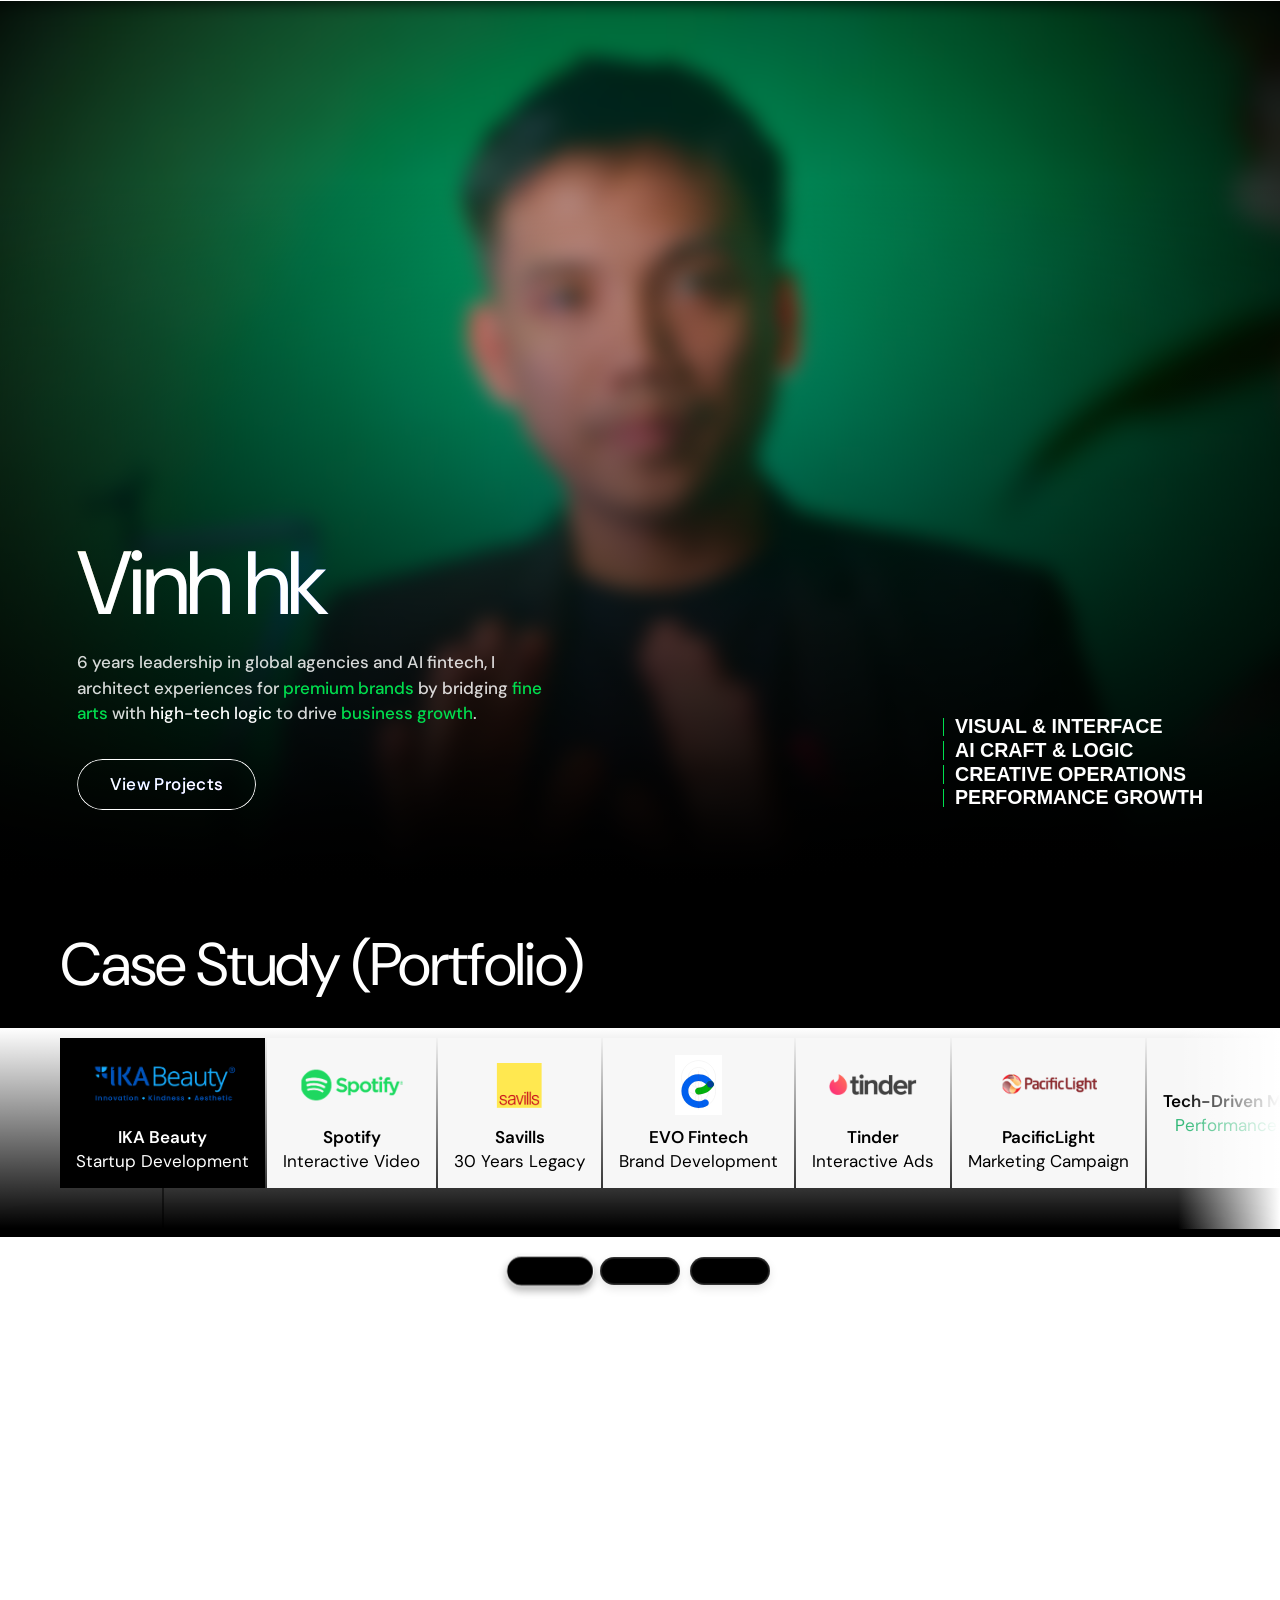
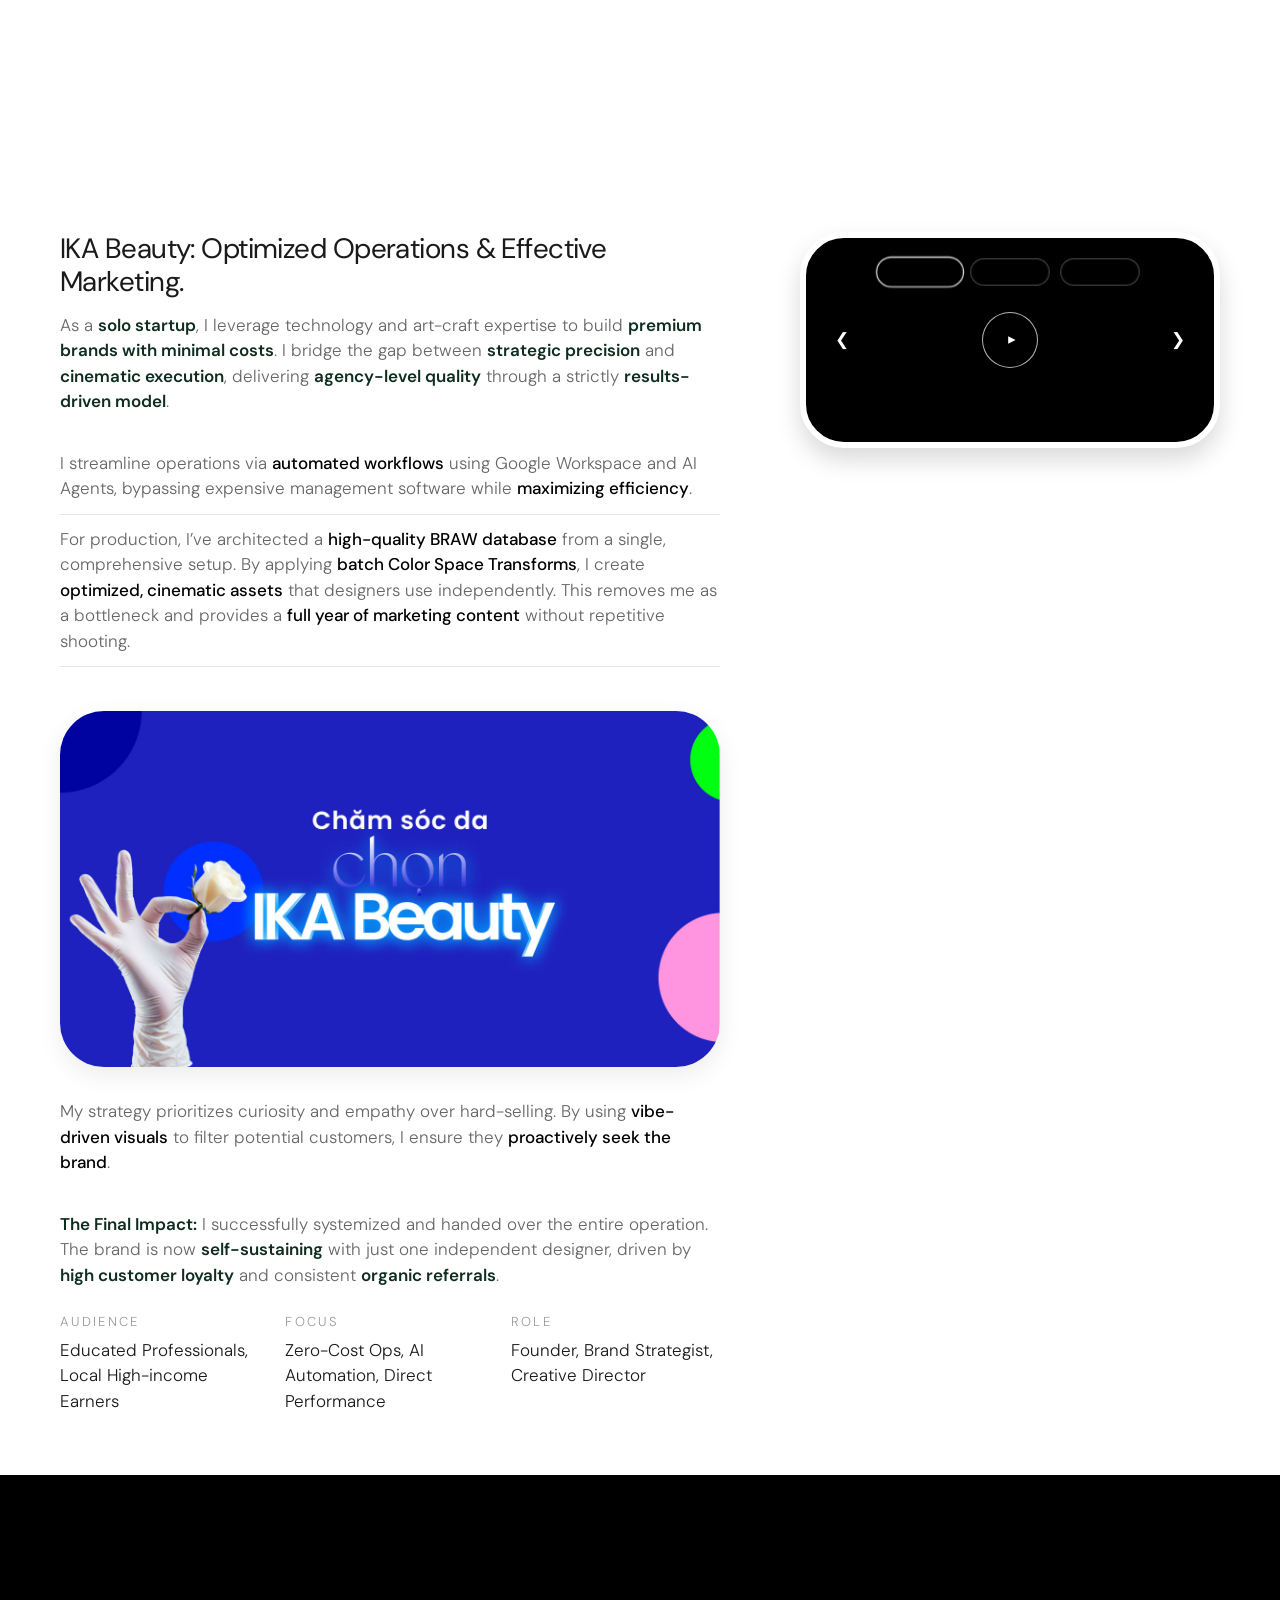
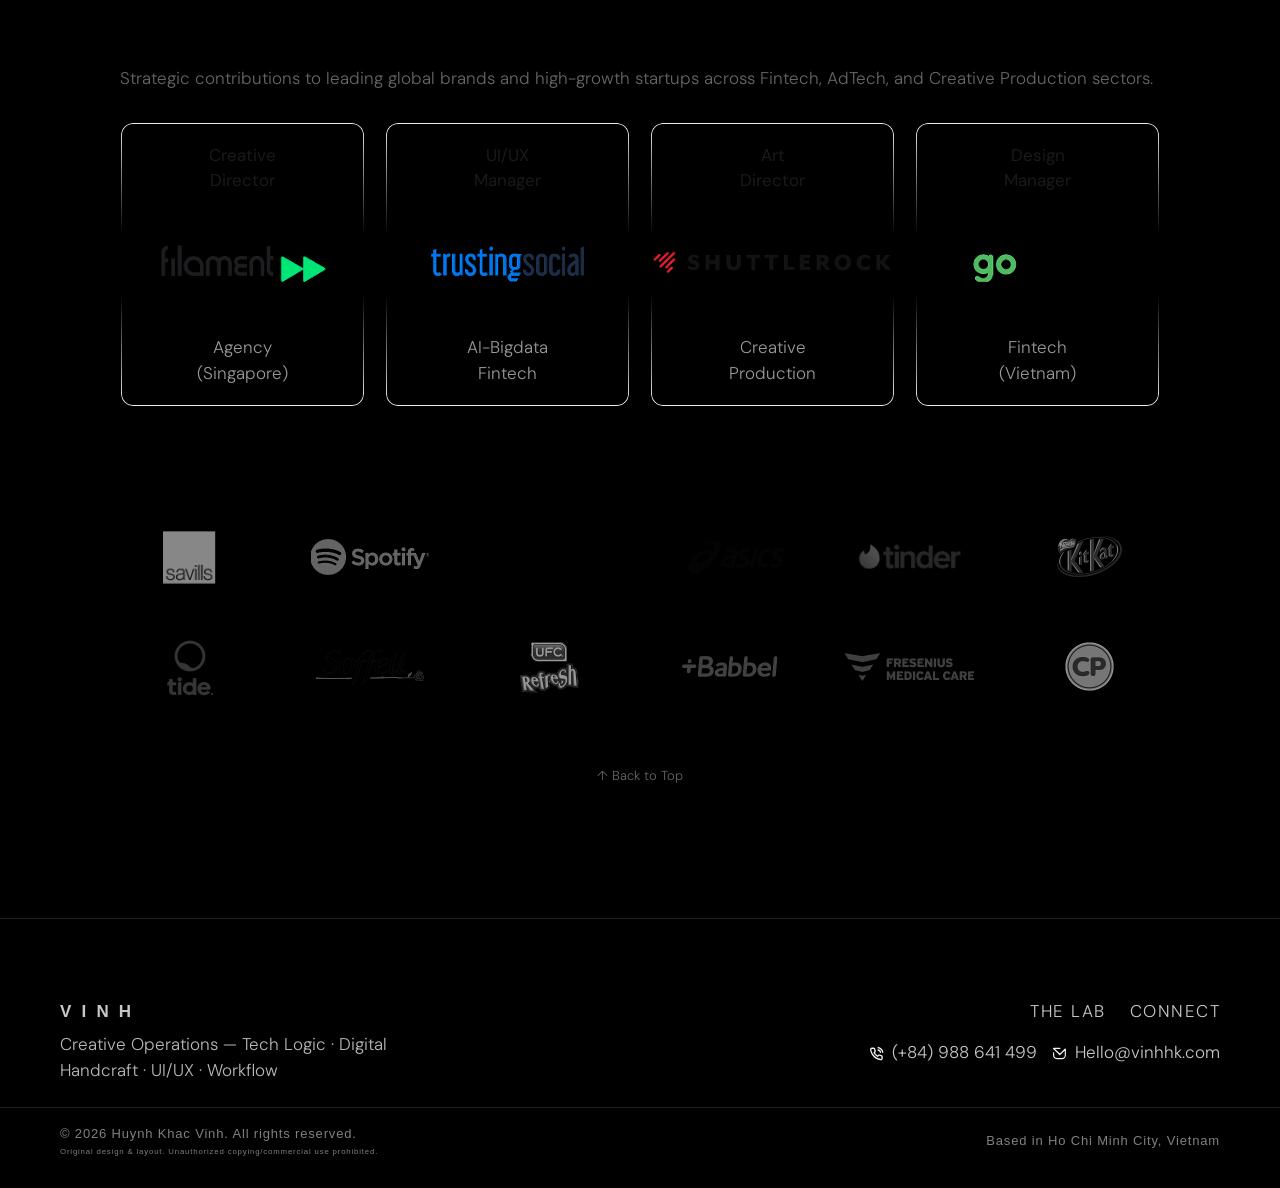
==== commit 95cbeb1a: "Scroll-based background + Case Study title color fade" ====
--- a/index.html
+++ b/index.html
@@ -38,7 +38,7 @@
     <link rel="preconnect" href="https://fonts.googleapis.com">
     <link rel="preconnect" href="https://fonts.gstatic.com" crossorigin>
     <link href="https://fonts.googleapis.com/css2?family=DM+Sans:opsz,wght@9..40,100..1000&display=swap" rel="stylesheet">
-    <link rel="stylesheet" href="style.css?v=20260313-18">
+    <link rel="stylesheet" href="style.css?v=20260314-05">
     <link rel="preload" as="image" href="assets/images/web-thumbnail.jpg?v=20260313-hero-poster-1">
     <link rel="preload" as="video" href="assets/videos/00_Hero_Background.mp4?v=20260313-hero-bg-1" type="video/mp4">
 </head>
@@ -195,7 +195,7 @@
 
         <section class="section impact-case fade-in container-expanded" id="highlights-video">
             <div class="section-content-wrapper" style="margin-top: 0 !important; padding: 0 !important;">
-                <h2 class="section-title text-gradient">Case Study (Portfolio)</h2>
+                <h2 class="section-title text-gradient case-study-title">Case Study (Portfolio)</h2>
                 
                 <!-- Tabs Navigation -->
                 <div class="case-tabs-bleed" id="case-tabs-bleed">
@@ -362,7 +362,7 @@
                                 <br><br>
                                 To me, 'Make it work - Make it right' defines this exact conceptual phase. By mapping out art sketches and operational logic upfront, I validate project feasibility early. This strategic move ensures we preserve maximum resources to ultimately nail the final 'WOW' factor.
                                 <br><br>
-                                In massive production environments—where high volume meets uncompromising quality standards—relying on pure inspiration will fail; you must apply strict tactics and formulas. My rarest and proudest asset is exactly this fusion: a deep aesthetic foundation backed by hard, tech-driven logic.
+                                In massive production environments—where high volume meets uncompromising quality standards—relying on pure inspiration will fail; I must apply strict tactics and formulas. My rarest and proudest asset is exactly this fusion: a deep aesthetic foundation backed by hard, tech-driven logic.
                             </p>
                             <div style="clear: both;"></div>
                         </div>
@@ -446,14 +446,14 @@
 
                         <h3 class="impact-heading">Savills 30th Anniversary - Market Review</h3>
                         <p class="impact-body">
-                            With a corporate giant like Savills, leaving the "artist ego" at the door is the smart choice. There is no room for freestyling. You have to become part of their machinery.
+                            With a corporate giant like Savills, leaving the "artist ego" at the door is the smart choice. There is no room for freestyling. Becoming part of their machinery is the way to go.
                             <img src="assets/images/Savills_vinh.jpg" alt="Savills — Vinh">
                             <br><br>
                             This project wasn't about chasing a "WOW" from the crowd with fancy decorations. <span class="text-highlight">It was about delivering a minimalist, results-driven attendee experience.</span> I decoded the C-level’s vision from day one, translating heavy corporate legacy into a sharp visual system and a highly viable execution plan. The real win was operational discipline—delivering exactly what the business needed.
                             <br><br>
                             From this, my rule for high-level business events (30%+ C-level guests) is simple:
                             <br><br>
-                            Drop the costly gimmicks and superficial glitz. You only need ONE strong visual focal point. Maximize the space for networking, keep presentations clean, and focus on a refined culinary experience.
+                            Drop the costly gimmicks and superficial glitz. I only need ONE strong visual focal point. Maximize the space for networking, keep presentations clean, and focus on a refined culinary experience.
                             <br><br>
                             Why? Because true luxury doesn't come from stage props. It emanates from the tailored suits, the prestige of the venue, the substance of the content, and impeccable hospitality.
                             <br><br>
@@ -1926,7 +1926,7 @@
 
     </main>
 
-    <script src="js/main.js?v=20260313-17"></script>
+    <script src="js/main.js?v=20260314-05"></script>
     <script>
         // DOM Elements
         const hero = document.querySelector('.hero');
--- a/style.css
+++ b/style.css
@@ -252,6 +252,11 @@
     animation: none;
 }
 
+.case-study-title.section-title.text-gradient {
+    -webkit-text-fill-color: #ffffff;
+    color: #ffffff;
+}
+
 /* New Skills Text Layout */
 .skills-text-layout {
     display: grid;
@@ -705,6 +710,7 @@
     width: 100%;
     height: 100vh; /* Native height */
     min-height: 100vh;
+    background-color: #000000;
     z-index: 1;
     display: flex;
     flex-direction: column;
@@ -1617,7 +1623,7 @@
    MAIN CONTENT
    ========================================= */
 .main-content {
-    background: #ffffff;
+    background: #000000;
     width: 100%;
     /* max-width: 100%; Removed to respect container max-width */
     margin: 0 auto;
@@ -1627,7 +1633,7 @@
     margin-top: 100vh;
     border-radius: 0;
     /* overflow: hidden; Removed to allow sticky positioning to work */
-    transition: opacity 0.5s ease;
+    transition: opacity 0.5s ease, background-color 0.4s ease;
 }
 
 .main-content::before {
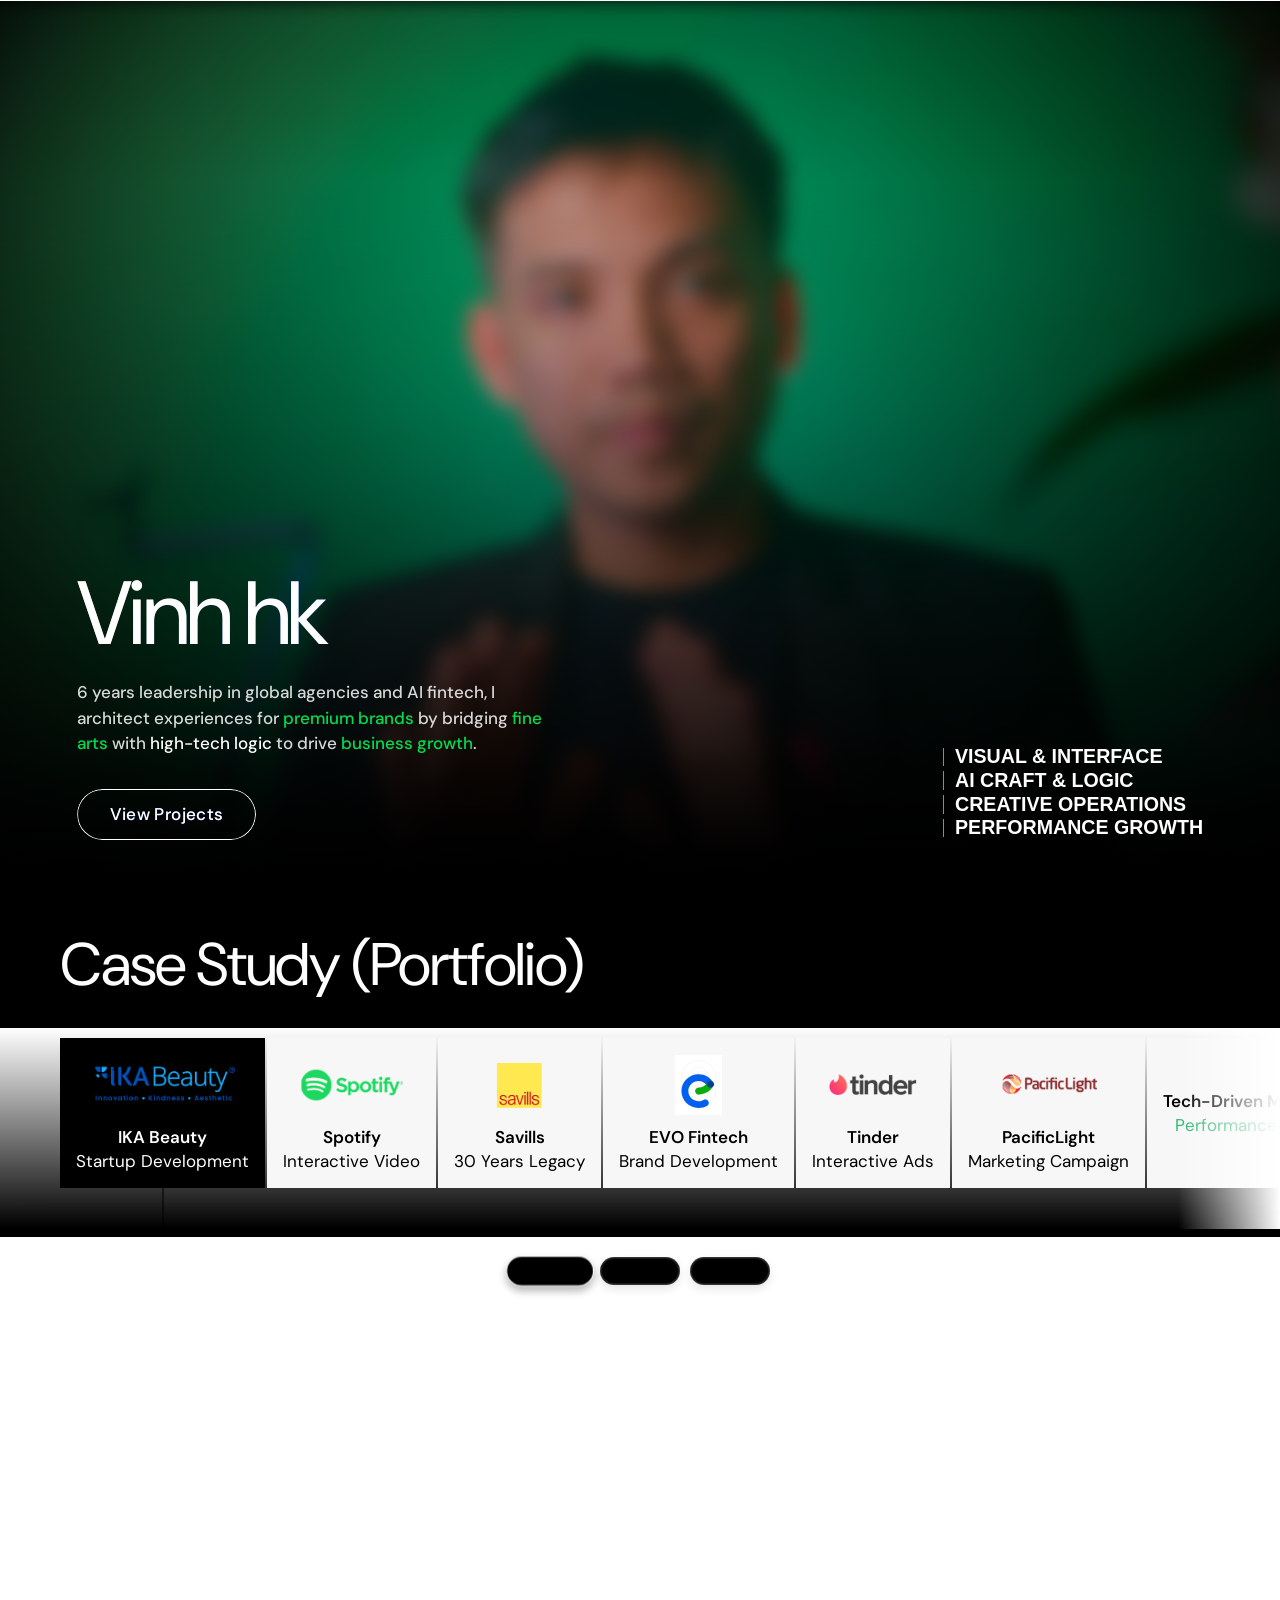
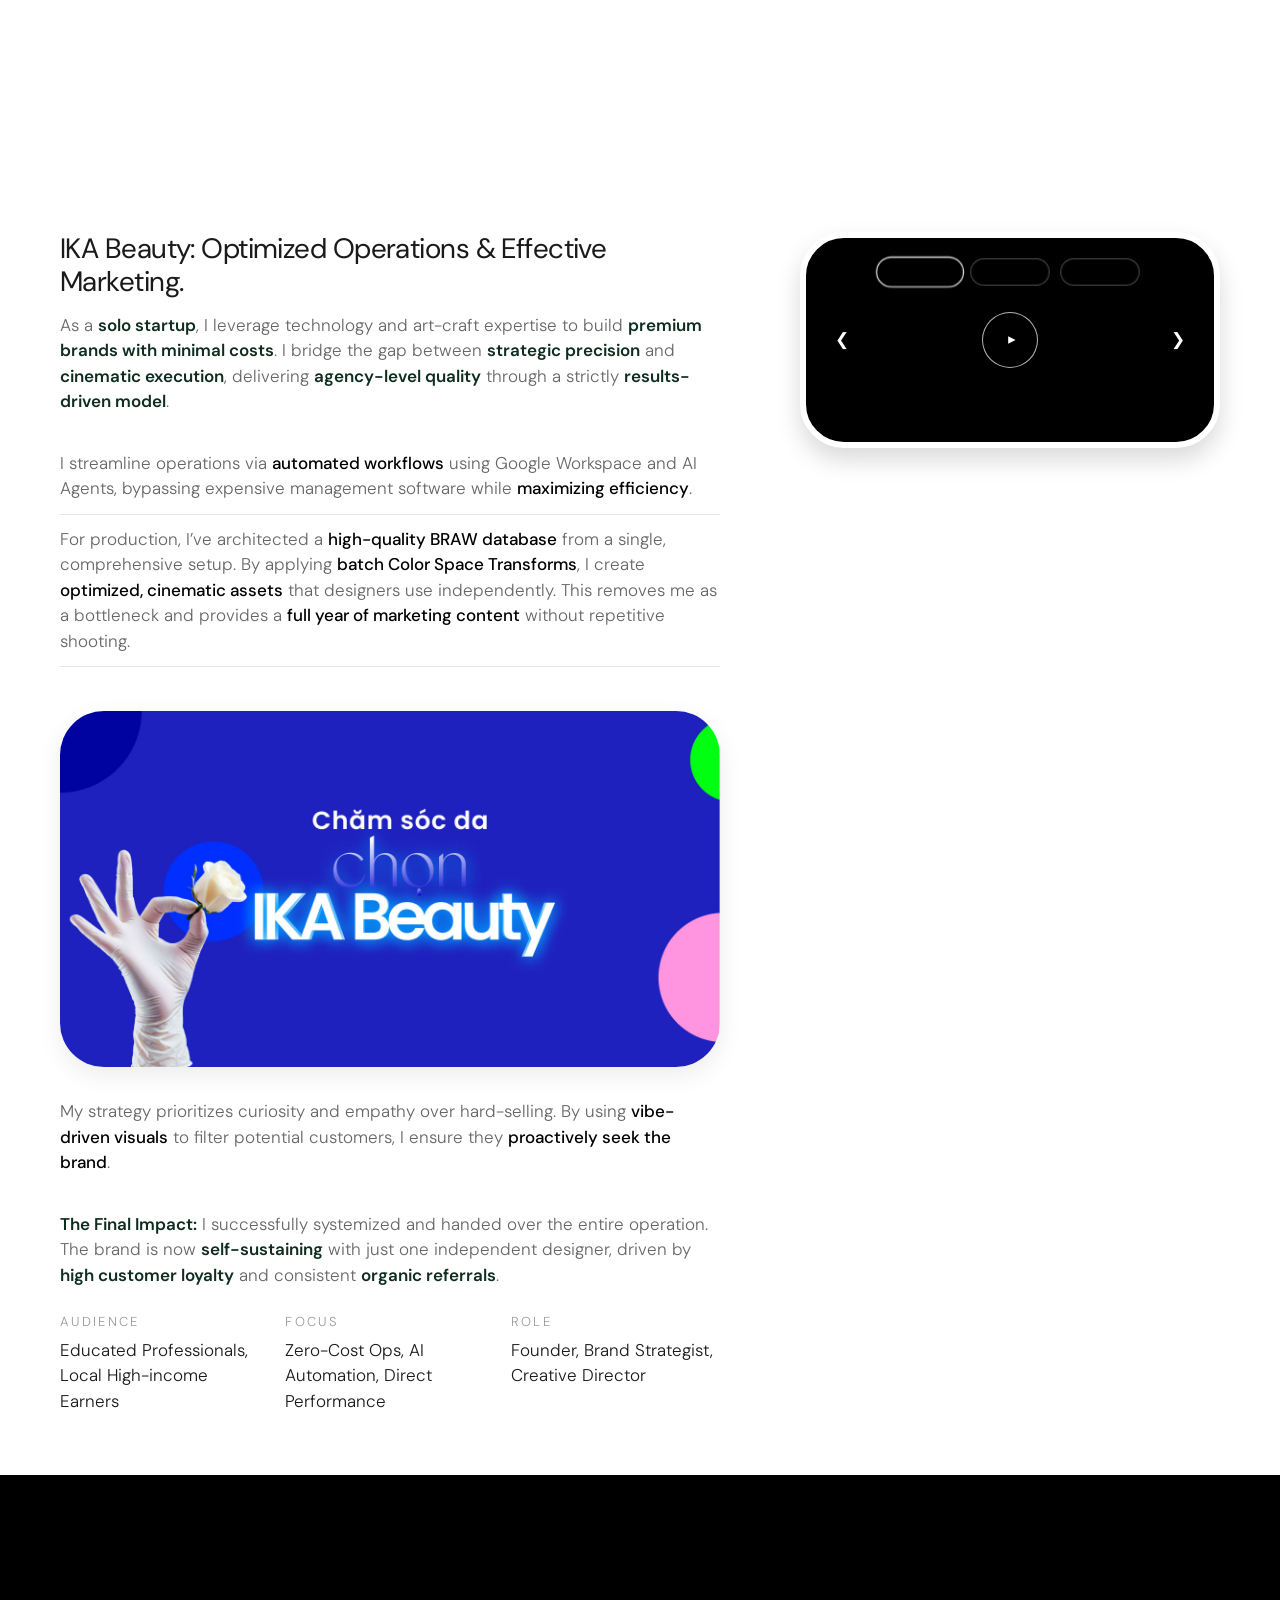
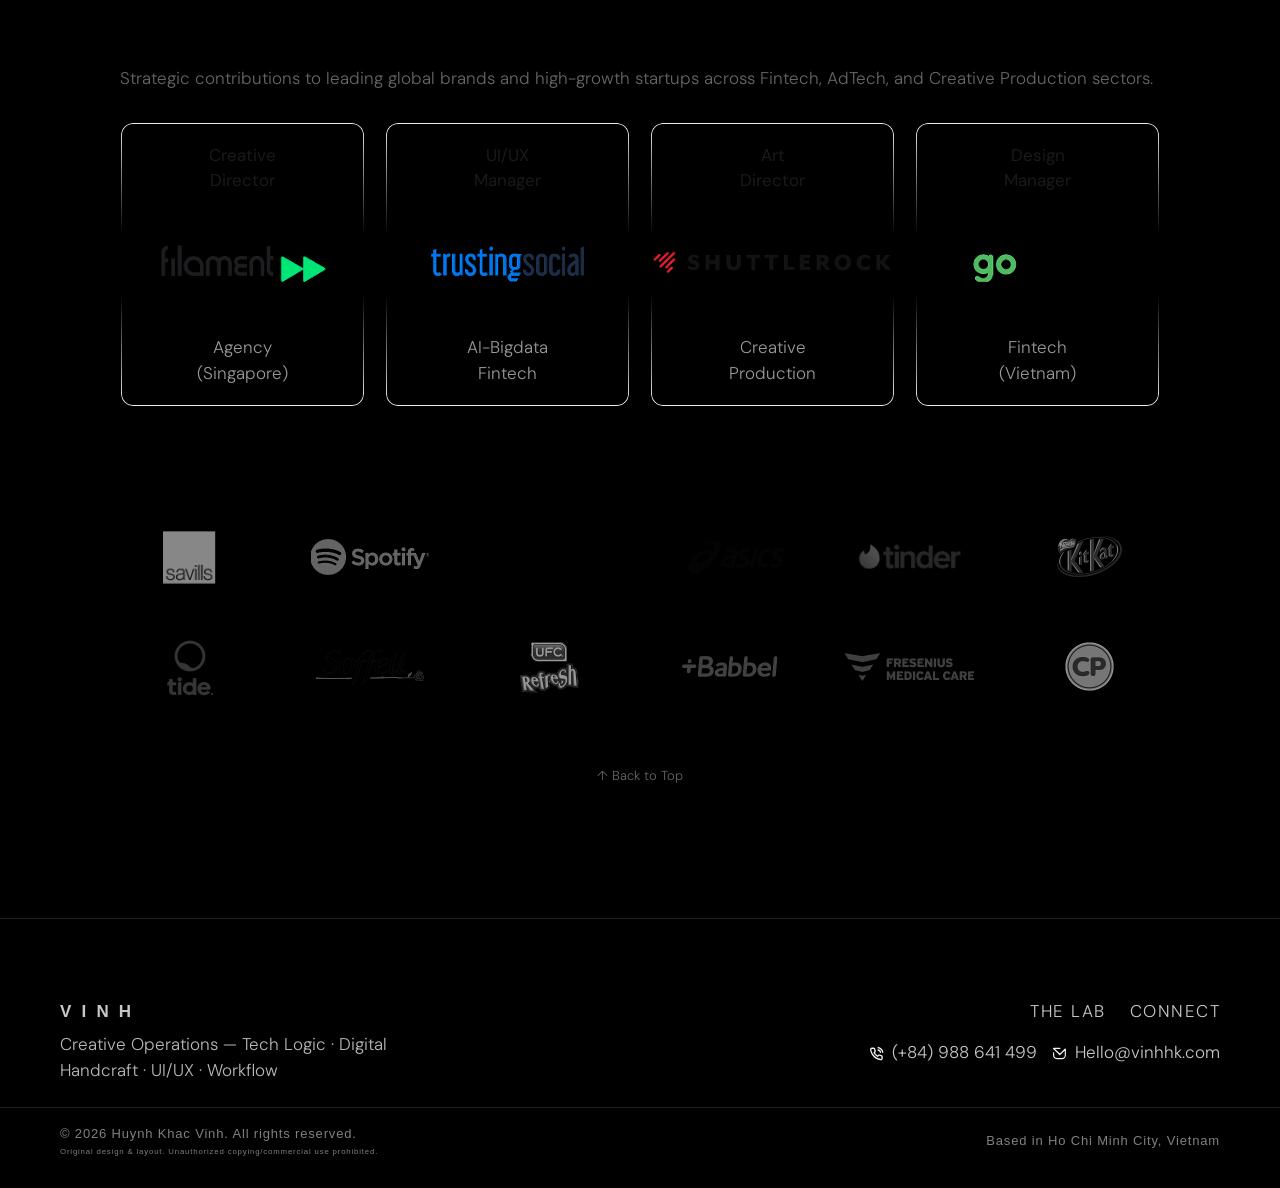
==== commit 2725310c: "Prioritize preload + keep buffer for key videos" ====
--- a/index.html
+++ b/index.html
@@ -38,7 +38,7 @@
     <link rel="preconnect" href="https://fonts.googleapis.com">
     <link rel="preconnect" href="https://fonts.gstatic.com" crossorigin>
     <link href="https://fonts.googleapis.com/css2?family=DM+Sans:opsz,wght@9..40,100..1000&display=swap" rel="stylesheet">
-    <link rel="stylesheet" href="style.css?v=20260314-05">
+    <link rel="stylesheet" href="style.css?v=20260314-06">
     <link rel="preload" as="image" href="assets/images/web-thumbnail.jpg?v=20260313-hero-poster-1">
     <link rel="preload" as="video" href="assets/videos/00_Hero_Background.mp4?v=20260313-hero-bg-1" type="video/mp4">
 </head>
@@ -216,17 +216,17 @@
                                 ==========================================================
                             -->
                             <div class="carousel-slide active">
-                                <video muted playsinline preload="none">
+                                <video muted playsinline preload="auto" data-preload-priority="1" data-keep-buffer="1">
                                     <source src="assets/videos/02_IKA_Carousel_Bg_1.mp4" type="video/mp4">
                                 </video>
                             </div>
                             <div class="carousel-slide">
-                                <video muted playsinline preload="none">
+                                <video muted playsinline preload="auto" data-preload-priority="1" data-keep-buffer="1">
                                     <source src="assets/videos/02_IKA_Carousel_Bg_2.mp4" type="video/mp4">
                                 </video>
                             </div>
                             <div class="carousel-slide">
-                                <video muted playsinline preload="none">
+                                <video muted playsinline preload="auto" data-preload-priority="1" data-keep-buffer="1">
                                     <source src="assets/videos/02_IKA_Carousel_Bg_3.mp4" type="video/mp4">
                                 </video>
                             </div>
@@ -349,7 +349,7 @@
                             Spotify aims to create an engaging, interactive video ad campaign. Users will select on-screen options based on their musical taste, resulting in a random track played specifically to match their preferences.
                         </p>
                         <div class="impact-media-frame" style="aspect-ratio: 4 / 5; margin: 24px 0; --media-fit: contain;">
-                            <video class="media-content" src="assets/videos/4x5_Spotify_leadin.mp4" data-autoplay="1" muted loop playsinline preload="none"></video>
+                            <video class="media-content" src="assets/videos/4x5_Spotify_leadin.mp4" data-autoplay="1" data-preload-priority="1" data-keep-buffer="1" muted loop playsinline preload="auto"></video>
                             <button type="button" class="media-audio-toggle" aria-label="Unmute" aria-pressed="true"></button>
                         </div>
                         <div class="impact-body" style="margin-bottom: 24px;">
@@ -393,13 +393,13 @@
                     </div>
                     <div class="impact-media">
                         <div class="impact-media-frame ratio-9-16" data-no-audio="1" style="--media-fit: contain;">
-                            <video class="media-content" src="assets/videos/Spotify_Select_Pop.mp4" data-autoplay="1" muted loop playsinline preload="none"></video>
+                            <video class="media-content" src="assets/videos/Spotify_Select_Pop.mp4" data-autoplay="1" data-preload-priority="1" data-keep-buffer="1" muted loop playsinline preload="auto"></video>
                         </div>
                         <div class="impact-media-frame ratio-9-16" data-no-audio="1" style="margin-top: 16px; --media-fit: contain;">
-                            <video class="media-content" src="assets/videos/Spotify_Select_Rock.mp4" data-autoplay="1" muted loop playsinline preload="none"></video>
+                            <video class="media-content" src="assets/videos/Spotify_Select_Rock.mp4" data-autoplay="1" data-preload-priority="1" data-keep-buffer="1" muted loop playsinline preload="auto"></video>
                         </div>
                         <div class="impact-media-frame ratio-9-16" data-no-audio="1" style="margin-top: 16px; --media-fit: contain;">
-                            <video class="media-content" src="assets/videos/Spotify_Select_Rap.mp4" data-autoplay="1" muted loop playsinline preload="none"></video>
+                            <video class="media-content" src="assets/videos/Spotify_Select_Rap.mp4" data-autoplay="1" data-preload-priority="1" data-keep-buffer="1" muted loop playsinline preload="auto"></video>
                         </div>
                         <p class="impact-media-caption">Spotify Interactive Campaign</p>
                     </div>
@@ -420,7 +420,7 @@
                                 ==========================================================
                             -->
                             <div class="carousel-slide active">
-                                <video muted playsinline loop preload="none">
+                                <video muted playsinline loop preload="auto" data-preload-priority="1" data-keep-buffer="1">
                                     <source src="assets/videos/Carousel1_casestudy_img0.mp4" type="video/mp4">
                                 </video>
                             </div>
@@ -1361,7 +1361,9 @@
                                 if (typeof enableVideoSources === 'function') enableVideoSources(video);
                                 if (preloadValue) video.preload = preloadValue;
                                 try { video.load(); } catch(e) {}
-                                try { video.currentTime = 0; } catch(e) {}
+                                if (!(video.dataset && video.dataset.keepBuffer === '1')) {
+                                    try { video.currentTime = 0; } catch(e) {}
+                                }
                                 video.play().catch(function(){});
                             }
 
@@ -1392,7 +1394,9 @@
                                 if (!video) return;
                                 if (!(video.dataset && video.dataset.autoplay === '1')) return;
                                 if (typeof enableVideoSources === 'function') enableVideoSources(video);
-                                try { video.currentTime = 0; } catch(e) {}
+                                if (!(video.dataset && video.dataset.keepBuffer === '1')) {
+                                    try { video.currentTime = 0; } catch(e) {}
+                                }
                                 video.play().catch(function(){});
                             });
                         }
@@ -1926,7 +1930,7 @@
 
     </main>
 
-    <script src="js/main.js?v=20260314-05"></script>
+    <script src="js/main.js?v=20260314-06"></script>
     <script>
         // DOM Elements
         const hero = document.querySelector('.hero');
@@ -2853,8 +2857,13 @@
                 var hero = document.querySelector('.hero-bg-video');
                 primeVideo(hero, 'auto');
 
+                var priorityList = Array.prototype.slice.call(document.querySelectorAll('video[data-preload-priority=\"1\"]'));
+                priorityList = priorityList.filter(function(v){ return v && v !== hero; });
+
                 var list = Array.prototype.slice.call(document.querySelectorAll('video[autoplay], video[data-autoplay=\"1\"]'));
-                list = list.filter(function(v){ return v && v !== hero; });
+                list = list.filter(function(v){ return v && v !== hero && priorityList.indexOf(v) === -1; });
+
+                list = priorityList.concat(list);
 
                 var idx = 0;
                 function step() {
--- a/style.css
+++ b/style.css
@@ -832,7 +832,7 @@
     display: flex;
     align-items: flex-end;
     justify-content: space-between;
-    padding: 0 clamp(24px, 6vw, 80px) clamp(72px, 10vh, 140px);
+    padding: 0 clamp(24px, 6vw, 80px) max(0px, calc(clamp(72px, 10vh, 140px) - 30px));
     pointer-events: none; /* Let clicks pass through to video/bg */
 }
 
@@ -922,7 +922,7 @@
         justify-content: flex-end;
         flex-direction: column;
         /* Ensure bottom padding accounts for Home Indicator */
-        padding: 0 24px max(96px, calc(env(safe-area-inset-bottom) + 64px)); 
+        padding: 0 24px max(0px, calc(max(96px, calc(env(safe-area-inset-bottom) + 64px)) - 30px)); 
         gap: 32px;
     }
 
@@ -953,7 +953,7 @@
         align-items: flex-end;
         justify-content: space-between;
         flex-direction: row;
-        padding: 0 32px clamp(28px, 7vh, 56px);
+        padding: 0 32px max(0px, calc(clamp(28px, 7vh, 56px) - 30px));
     }
 
     .hero-overlay-left {
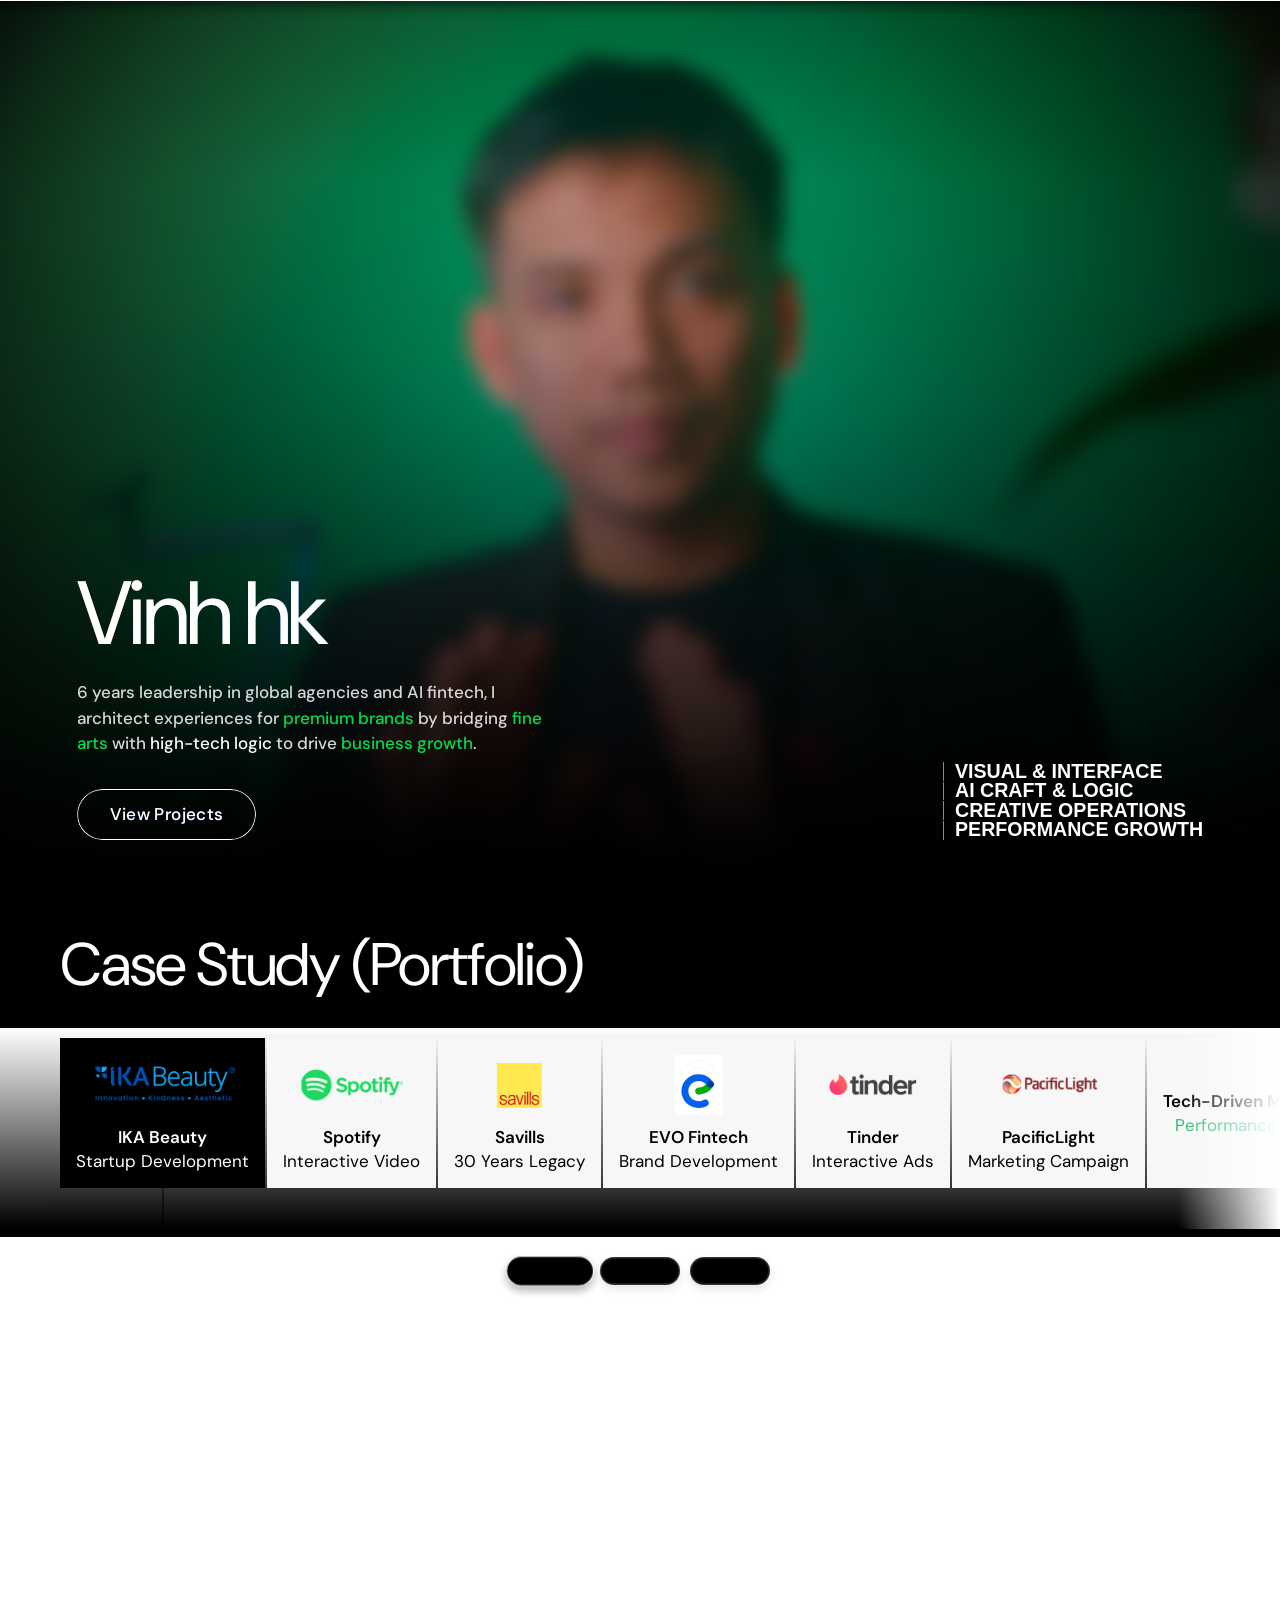
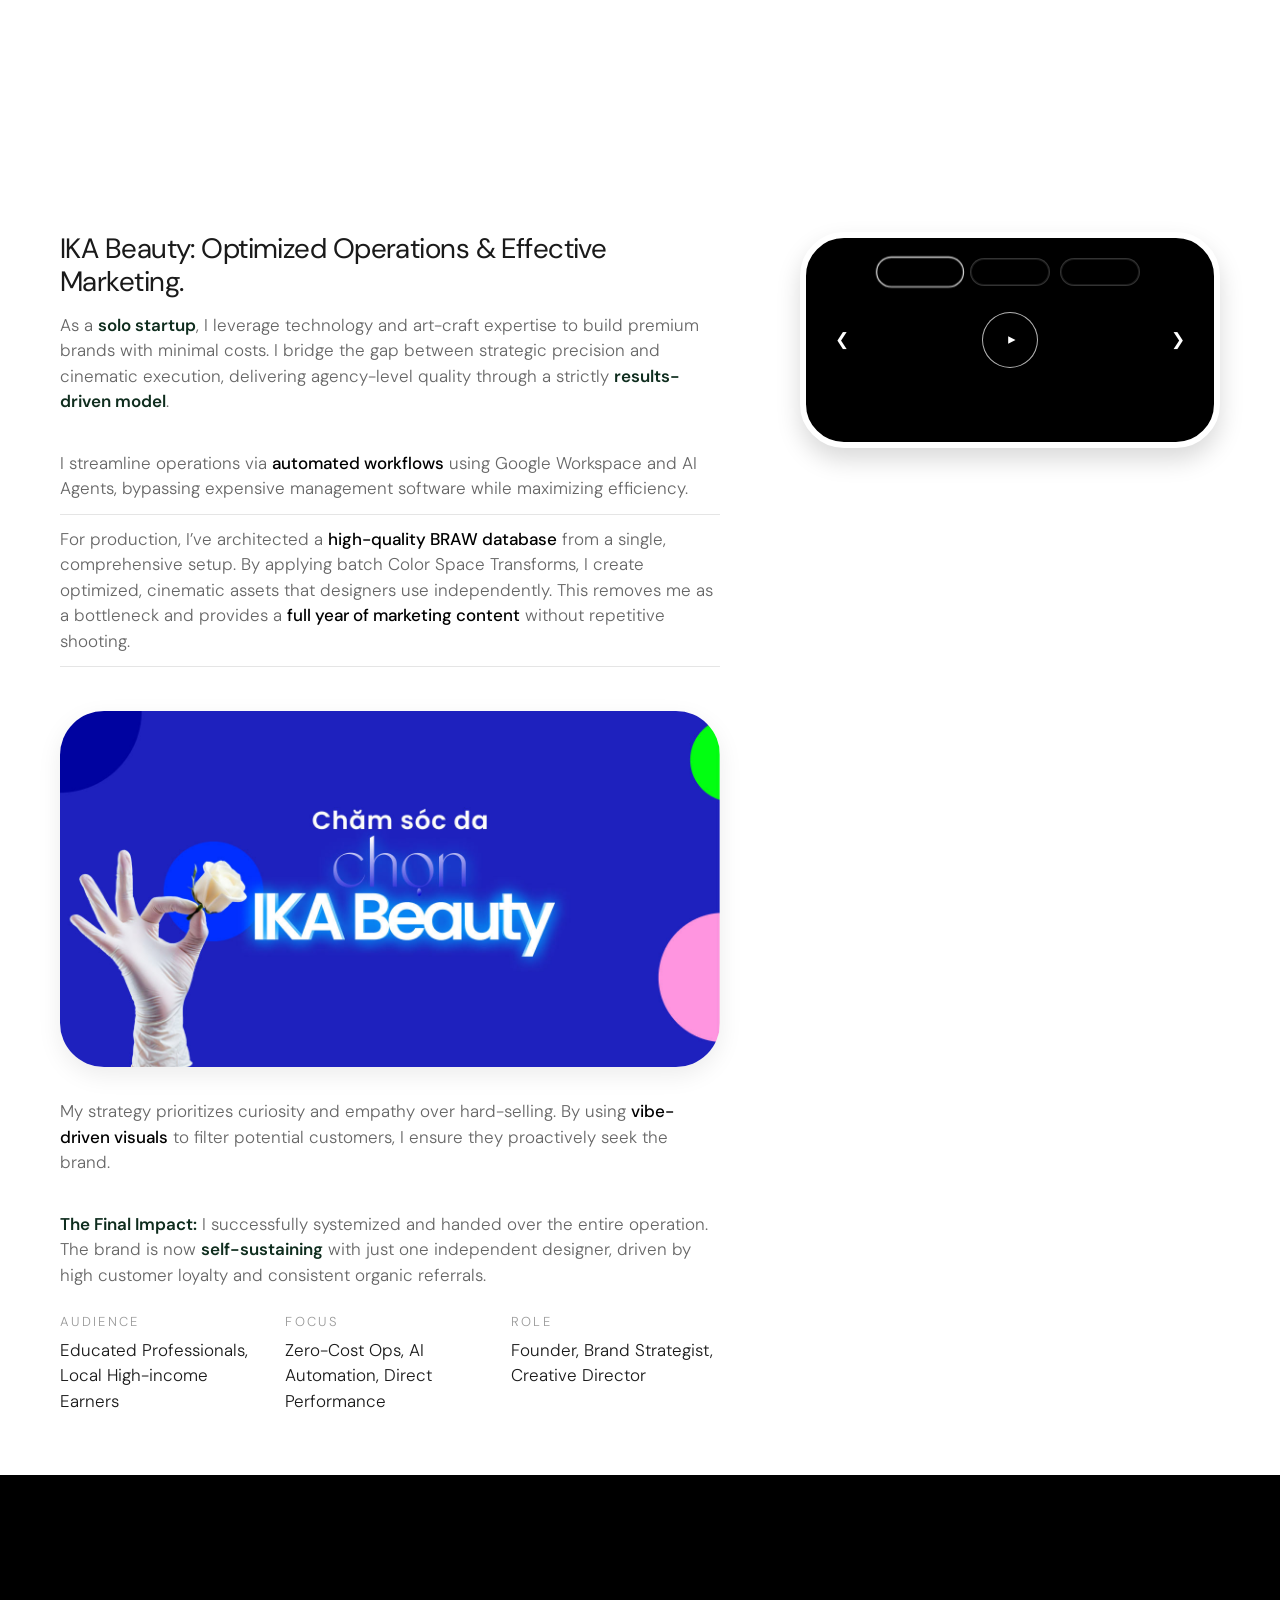
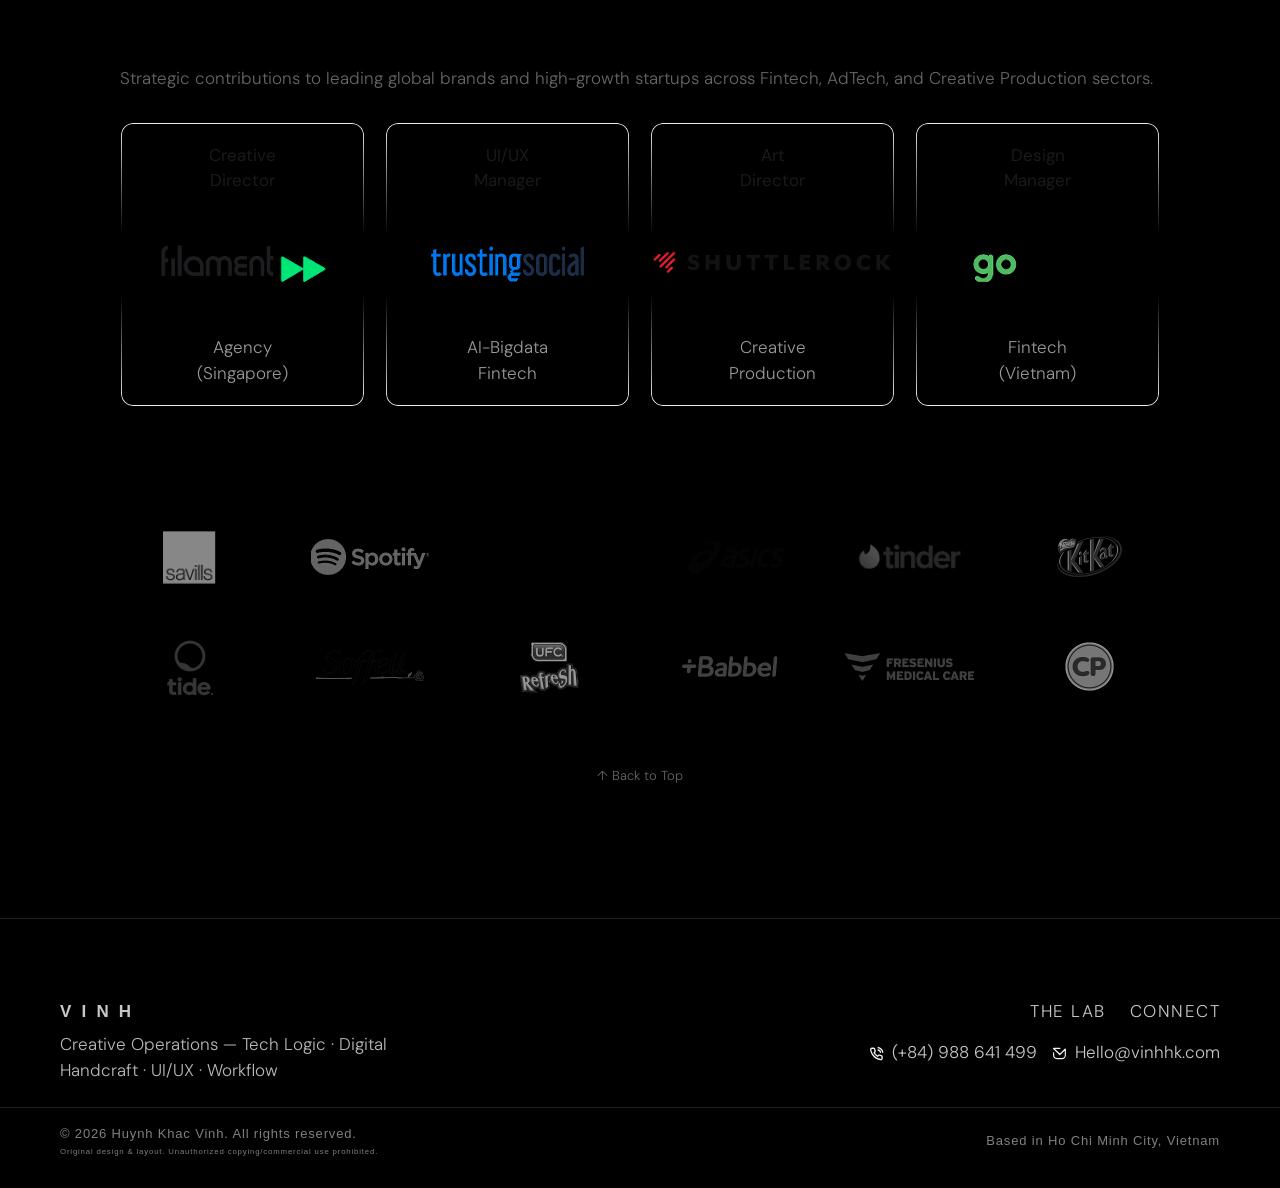
==== commit cb04e5fd: "Motion tab image + layout refinements" ====
--- a/index.html
+++ b/index.html
@@ -38,7 +38,7 @@
     <link rel="preconnect" href="https://fonts.googleapis.com">
     <link rel="preconnect" href="https://fonts.gstatic.com" crossorigin>
     <link href="https://fonts.googleapis.com/css2?family=DM+Sans:opsz,wght@9..40,100..1000&display=swap" rel="stylesheet">
-    <link rel="stylesheet" href="style.css?v=20260314-06">
+    <link rel="stylesheet" href="style.css?v=20260314-07">
     <link rel="preload" as="image" href="assets/images/web-thumbnail.jpg?v=20260313-hero-poster-1">
     <link rel="preload" as="video" href="assets/videos/00_Hero_Background.mp4?v=20260313-hero-bg-1" type="video/mp4">
 </head>
@@ -243,24 +243,24 @@
 
                         <h3 class="impact-heading">IKA Beauty: Optimized Operations & Effective Marketing.</h3>
                         <p class="impact-body">
-                            As a <strong>solo startup</strong>, I leverage technology and art-craft expertise to build <strong>premium brands with minimal costs</strong>. I bridge the gap between <strong>strategic precision</strong> and <strong>cinematic execution</strong>, delivering <strong>agency-level quality</strong> through a strictly <strong>results-driven model</strong>.
+                            As a <strong>solo startup</strong>, I leverage technology and art-craft expertise to build premium brands with minimal costs. I bridge the gap between strategic precision and cinematic execution, delivering agency-level quality through a strictly <strong>results-driven model</strong>.
                         </p>
                         
                         <ul class="impact-list">
                             <li>
-                                I streamline operations via <strong>automated workflows</strong> using Google Workspace and AI Agents, bypassing expensive management software while <strong>maximizing efficiency</strong>.
+                                I streamline operations via <strong>automated workflows</strong> using Google Workspace and AI Agents, bypassing expensive management software while maximizing efficiency.
                             </li>
                             <li>
-                                For production, I’ve architected a <strong>high-quality BRAW database</strong> from a single, comprehensive setup. By applying <strong>batch Color Space Transforms</strong>, I create <strong>optimized, cinematic assets</strong> that designers use independently. This removes me as a bottleneck and provides a <strong>full year of marketing content</strong> without repetitive shooting.
+                                For production, I’ve architected a <strong>high-quality BRAW database</strong> from a single, comprehensive setup. By applying batch Color Space Transforms, I create optimized, cinematic assets that designers use independently. This removes me as a bottleneck and provides a <strong>full year of marketing content</strong> without repetitive shooting.
                             </li>
                             <li>
                                 <img class="impact-inline-media" src="assets/images/IKA_img_1.jpg" alt="IKA Strategy Visual">
-                                My strategy prioritizes curiosity and empathy over hard-selling. By using <strong>vibe-driven visuals</strong> to filter potential customers, I ensure they <strong>proactively seek the brand</strong>.
+                                My strategy prioritizes curiosity and empathy over hard-selling. By using <strong>vibe-driven visuals</strong> to filter potential customers, I ensure they proactively seek the brand.
                             </li>
                         </ul>
                         
                         <p class="impact-body" style="margin-top: 24px;">
-                            <strong>The Final Impact:</strong> I successfully systemized and handed over the entire operation. The brand is now <strong>self-sustaining</strong> with just one independent designer, driven by <strong>high customer loyalty</strong> and consistent <strong>organic referrals</strong>.
+                            <strong>The Final Impact:</strong> I successfully systemized and handed over the entire operation. The brand is now <strong>self-sustaining</strong> with just one independent designer, driven by high customer loyalty and consistent organic referrals.
                         </p>
                         
 
@@ -457,7 +457,6 @@
                             <br><br>
                             Why? Because true luxury doesn't come from stage props. It emanates from the tailored suits, the prestige of the venue, the substance of the content, and impeccable hospitality.
                             <br><br>
-                            I hope our paths cross someday to share more about the ground reality of simply making things work.
                             <img src="assets/images/Savills_vinh2.jpg" alt="Savills — Vinh 2">
                         </p>
                         <dl class="impact-metrics">
@@ -734,6 +733,9 @@
                         <div class="impact-copy">
                             <h3 class="impact-heading">Performance-Driven Motion Graphics</h3>
                             <p class="impact-body">A curated vault of high-converting motion assets engineered for global campaigns across <span class="text-highlight">Tech, Fintech, FMCG, and Entertainment</span>. My leadership is built on a brutal foundation of <span class="text-highlight">Fine Arts and hands-on technical mastery</span>. I don’t just direct pipelines—I understand the mechanics of every <span class="text-highlight">keyframe</span>.</p>
+                            <img class="impact-inline-media motion-tab-vinh-image" src="assets/images/Motion_Tab_Vinhbook.png" alt="Motion Tab - Vinh">
+                            <p class="impact-body">Through years of directing campaigns, I've built a <span class="text-highlight">strict framework</span>: Video motion must be treated exactly like a <span class="text-highlight">musical rhythm</span>. It’s not about random effects. It’s about strategically layering <span class="text-highlight">5 levels of motion</span> to completely eliminate <span class="text-highlight">dead air</span> and maintain relentless <span class="text-highlight">visual momentum</span>.</p>
+                            <p class="impact-body">Theory is nothing without <span class="text-highlight">execution</span>. Watch my actual videos below to see this <span class="text-highlight">zero-static-space framework</span> in action.</p>
                             <div class="animation-gallery" id="animation-gallery"></div>
                         </div>
                     </div>
@@ -1930,7 +1932,7 @@
 
     </main>
 
-    <script src="js/main.js?v=20260314-06"></script>
+    <script src="js/main.js?v=20260314-07"></script>
     <script>
         // DOM Elements
         const hero = document.querySelector('.hero');
--- a/style.css
+++ b/style.css
@@ -906,12 +906,16 @@
     font-family: 'Inter', sans-serif;
     font-size: calc(var(--h3) * 0.7);
     font-weight: 700;
-    letter-spacing: normal;
-    line-height: 1.21;
+    letter-spacing: 0;
+    line-height: 1;
     color: #ffffff;
     text-transform: uppercase;
     align-items: flex-start;
     text-align: left;
+}
+
+.hero-overlay-keywords > span {
+    letter-spacing: 0;
 }
 
 @media (max-width: 768px) {
@@ -2932,6 +2936,18 @@
     margin: 32px 0;
     box-shadow: 0 8px 24px rgba(0,0,0,0.08);
     display: block;
+}
+
+.motion-tab-vinh-image {
+    max-width: 100%;
+    margin-left: auto;
+    margin-right: auto;
+}
+
+@media (min-width: 768px) {
+    .motion-tab-vinh-image {
+        max-width: 50%;
+    }
 }
 
 .impact-body p {
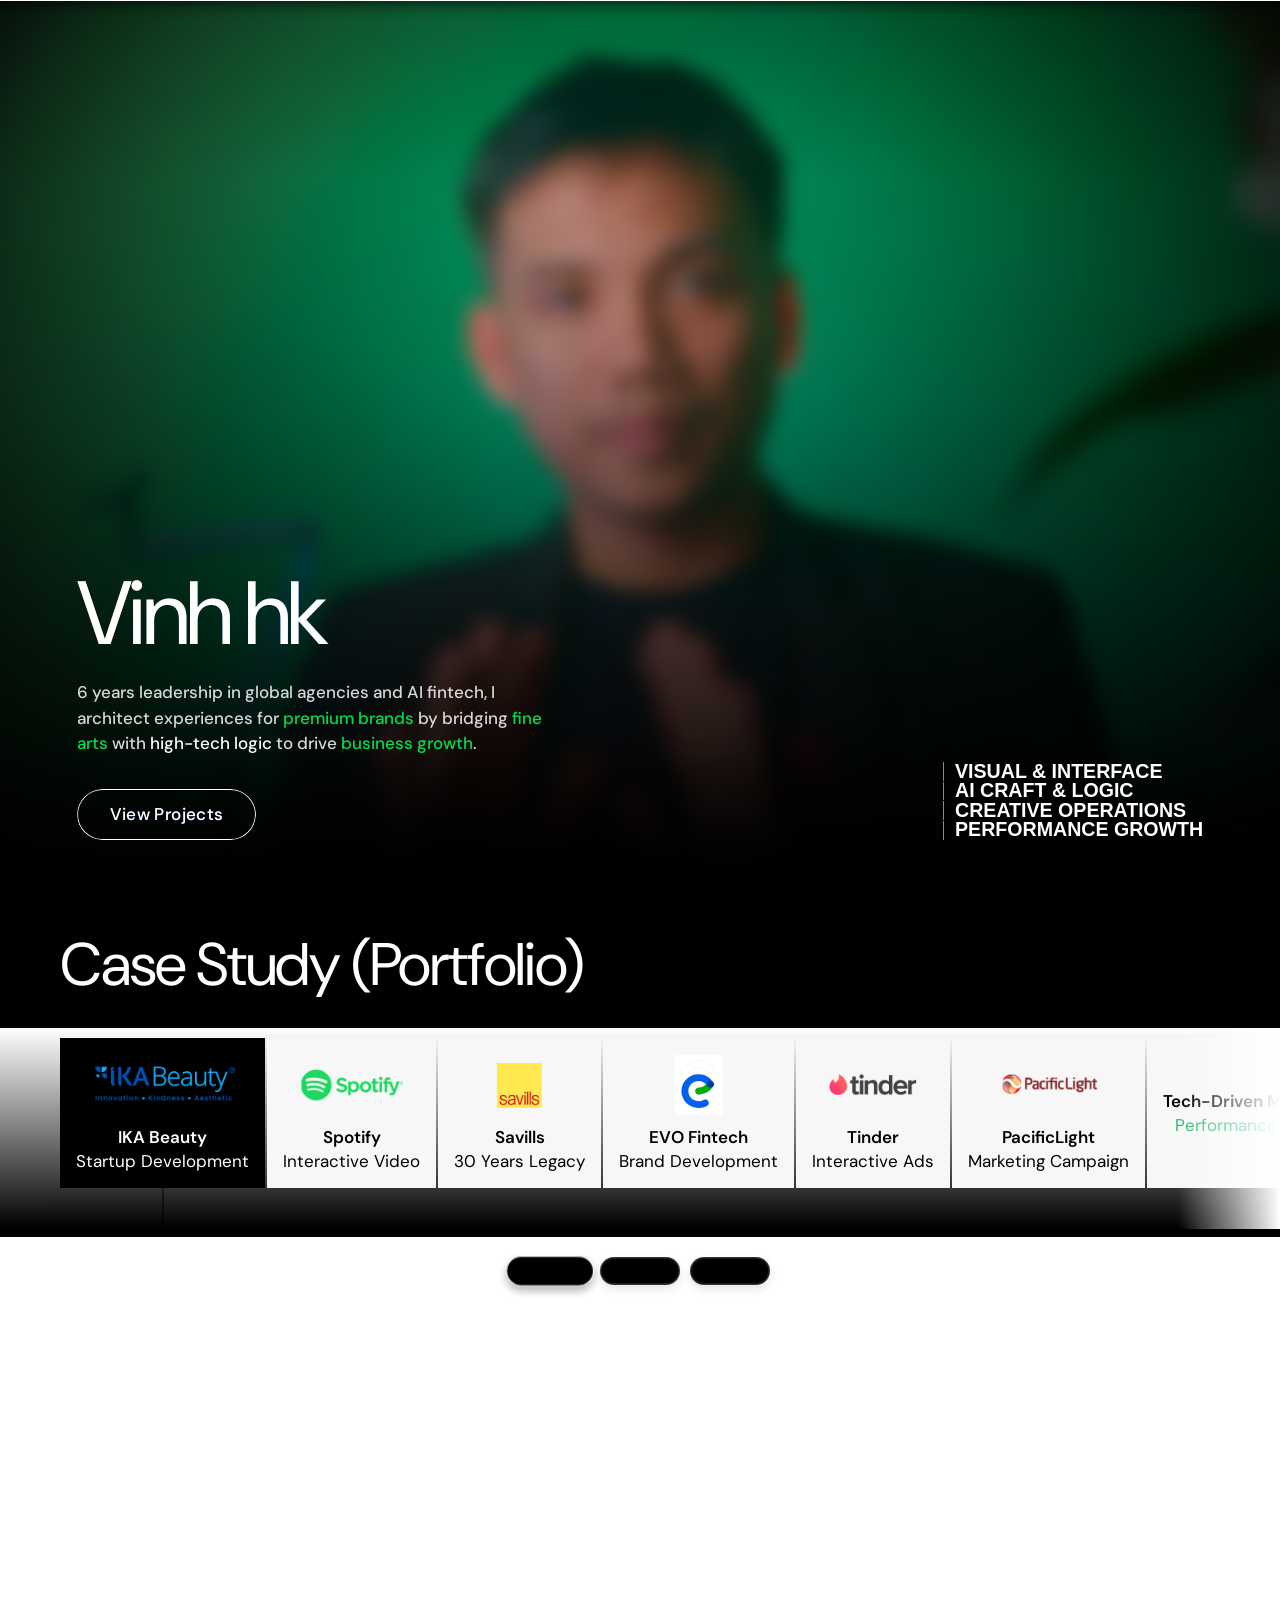
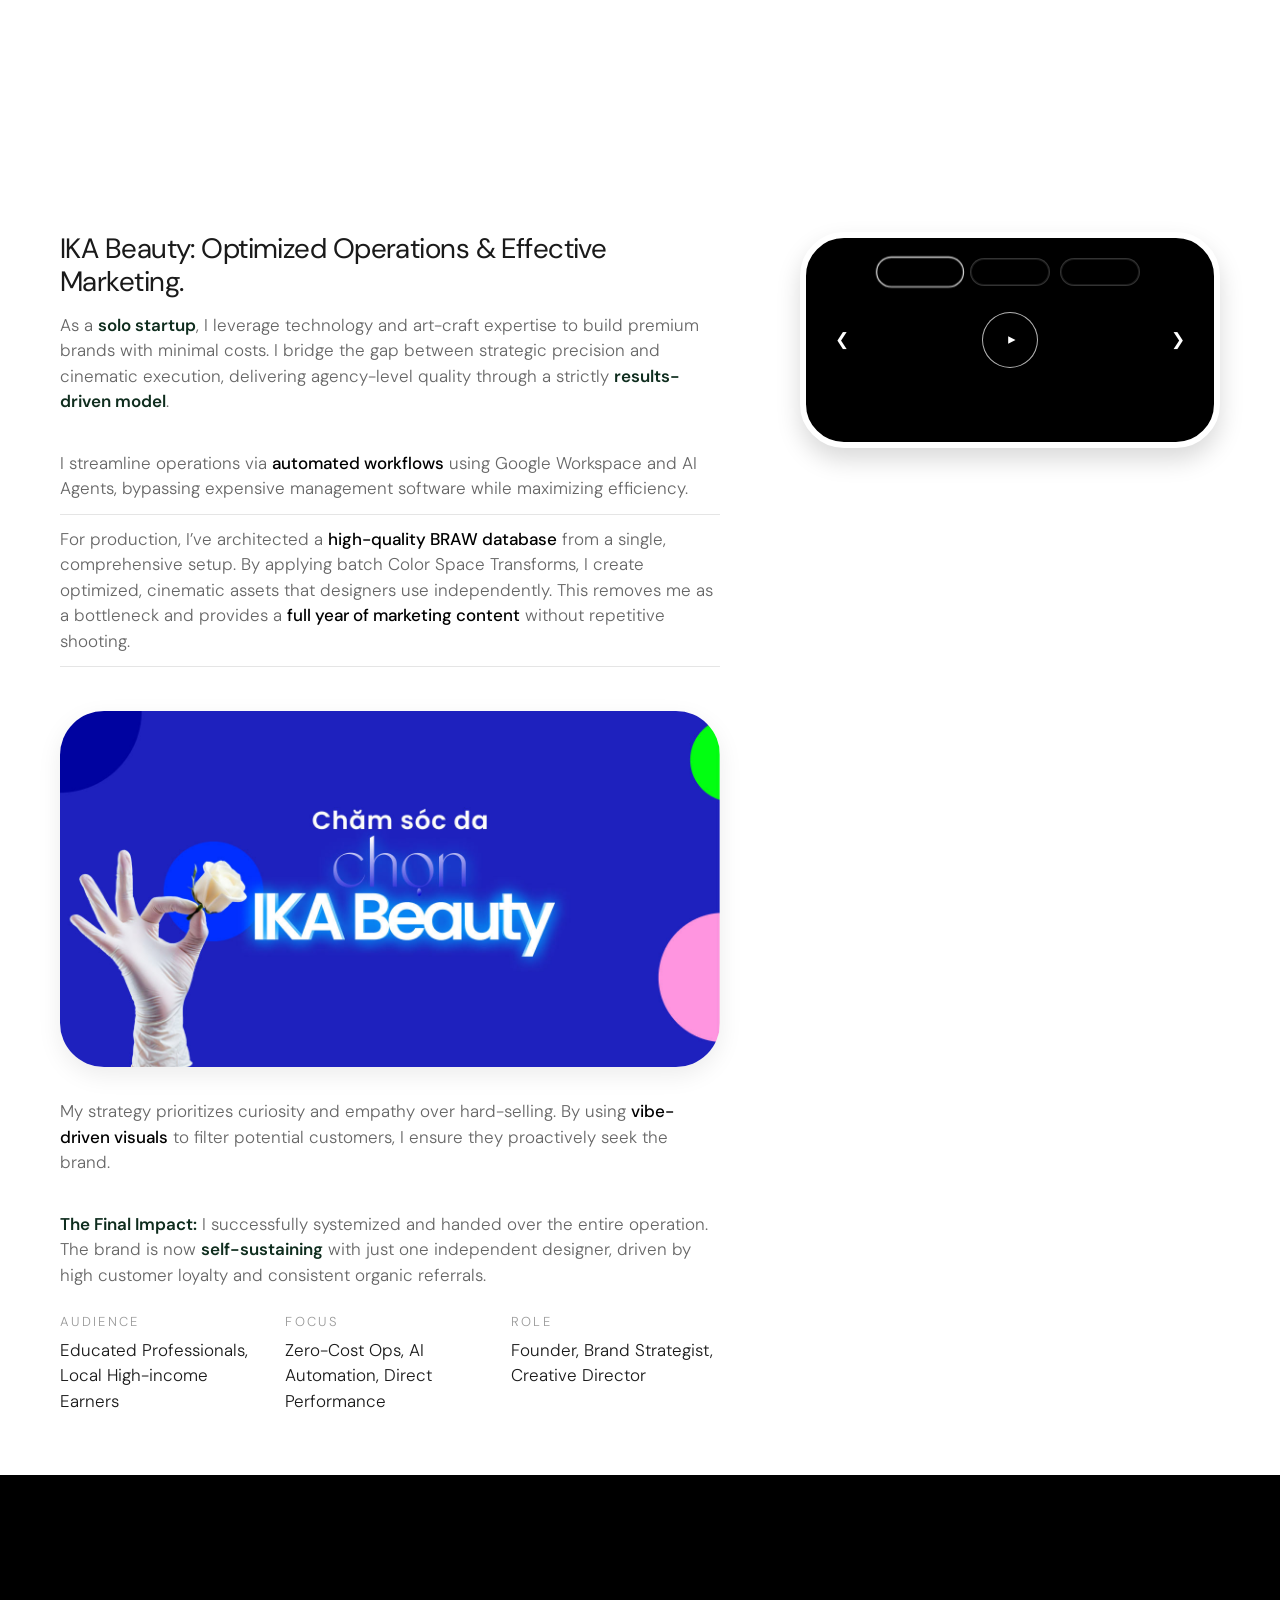
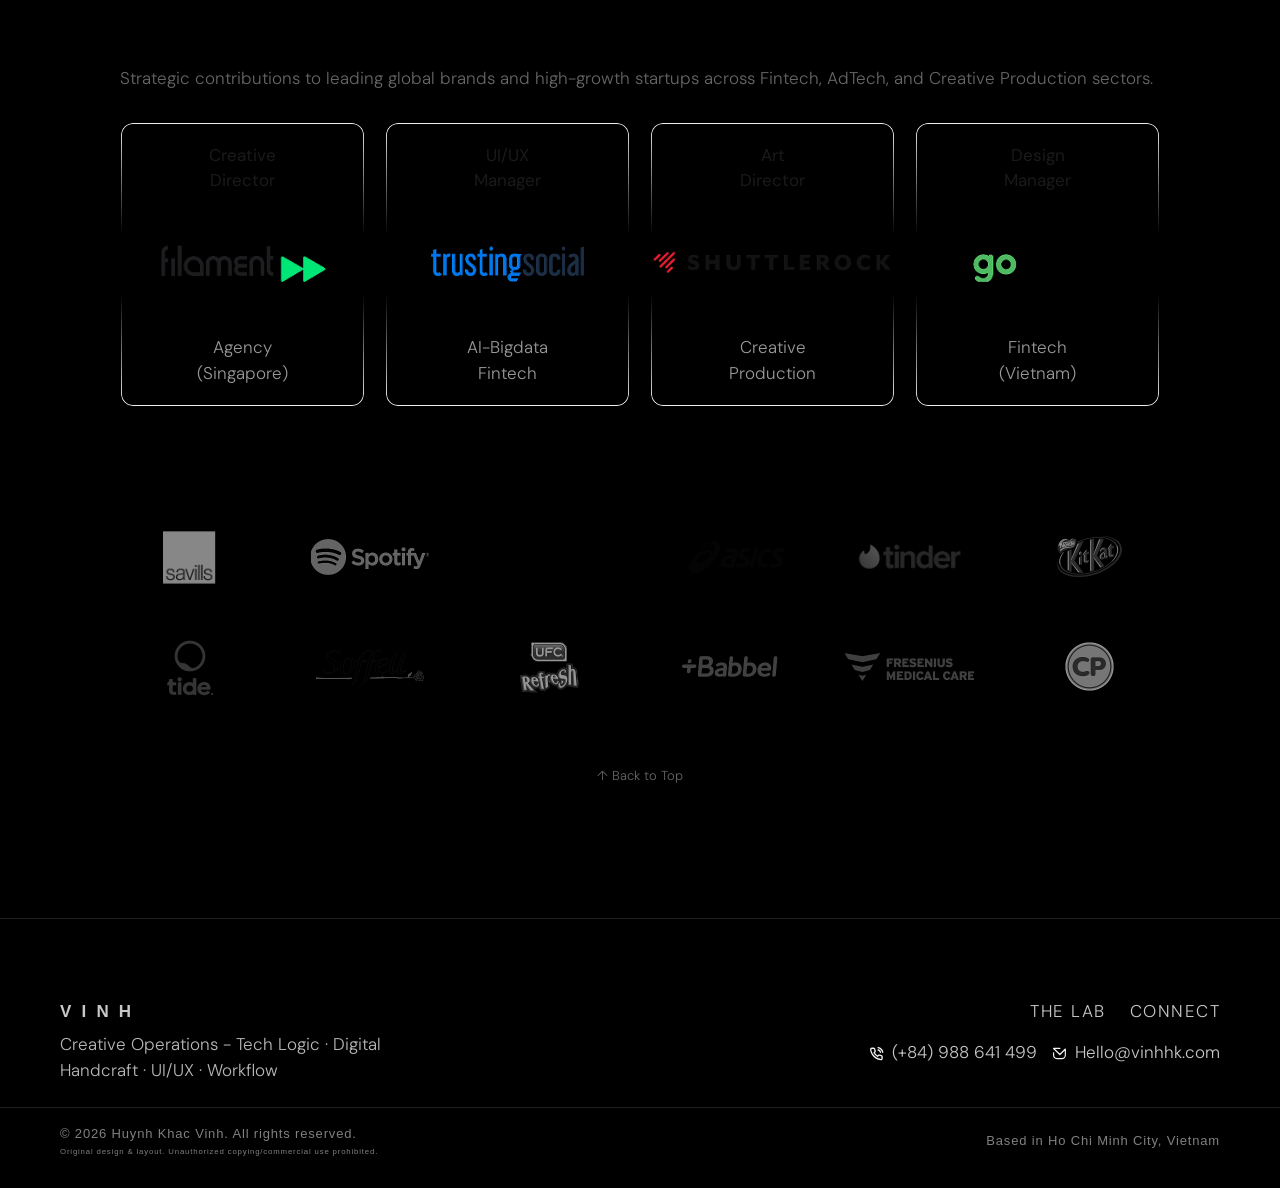
==== commit efb51d36: "Remove Focus metric + typography cleanups" ====
--- a/index.html
+++ b/index.html
@@ -358,11 +358,11 @@
                                 <span style="font-weight: 600; font-size: 10px; color: var(--text-secondary); text-transform: uppercase; letter-spacing: 0.05em;">My Insight</span>
                             </div>
                             <p style="margin: 0;">
-                                For multi-layered projects—spanning Art, Brand Alignment, Culture, and Tech—my strategy is built on velocity in planning and concept visualization. I use rapid, highly visual sketches to pressure-test feasibility and lock in the execution phase as early as possible.
+                                For multi-layered projects - spanning Art, Brand Alignment, Culture, and Tech - my strategy is built on velocity in planning and concept visualization. I use rapid, highly visual sketches to pressure-test feasibility and lock in the execution phase as early as possible.
                                 <br><br>
                                 To me, 'Make it work - Make it right' defines this exact conceptual phase. By mapping out art sketches and operational logic upfront, I validate project feasibility early. This strategic move ensures we preserve maximum resources to ultimately nail the final 'WOW' factor.
                                 <br><br>
-                                In massive production environments—where high volume meets uncompromising quality standards—relying on pure inspiration will fail; I must apply strict tactics and formulas. My rarest and proudest asset is exactly this fusion: a deep aesthetic foundation backed by hard, tech-driven logic.
+                                In massive production environments - where high volume meets uncompromising quality standards - relying on pure inspiration will fail; I must apply strict tactics and formulas. My rarest and proudest asset is exactly this fusion: a deep aesthetic foundation backed by hard, tech-driven logic.
                             </p>
                             <div style="clear: both;"></div>
                         </div>
@@ -388,6 +388,9 @@
                                 <a href="tel:+84988641499" class="impact-cta-link">(+84) 988 641 499</a>
                                 <span class="impact-cta-separator">|</span>
                                 <a href="mailto:hello@vinhhk.com" class="impact-cta-link">hello@vinhhk.com</a>
+                            </div>
+                            <div class="impact-cta-actions">
+                                <a class="impact-cta-btn" href="#tinder-interactive-ads">See the next playable project (Live demo)</a>
                             </div>
                         </div>
                     </div>
@@ -447,9 +450,9 @@
                         <h3 class="impact-heading">Savills 30th Anniversary - Market Review</h3>
                         <p class="impact-body">
                             With a corporate giant like Savills, leaving the "artist ego" at the door is the smart choice. There is no room for freestyling. Becoming part of their machinery is the way to go.
-                            <img src="assets/images/Savills_vinh.jpg" alt="Savills — Vinh">
+                            <img src="assets/images/Savills_vinh.jpg" alt="Savills - Vinh">
                             <br><br>
-                            This project wasn't about chasing a "WOW" from the crowd with fancy decorations. <span class="text-highlight">It was about delivering a minimalist, results-driven attendee experience.</span> I decoded the C-level’s vision from day one, translating heavy corporate legacy into a sharp visual system and a highly viable execution plan. The real win was operational discipline—delivering exactly what the business needed.
+                            This project wasn't about chasing a "WOW" from the crowd with fancy decorations. <span class="text-highlight">It was about delivering a minimalist, results-driven attendee experience.</span> I decoded the C-level’s vision from day one, translating heavy corporate legacy into a sharp visual system and a highly viable execution plan. The real win was operational discipline - delivering exactly what the business needed.
                             <br><br>
                             From this, my rule for high-level business events (30%+ C-level guests) is simple:
                             <br><br>
@@ -457,16 +460,12 @@
                             <br><br>
                             Why? Because true luxury doesn't come from stage props. It emanates from the tailored suits, the prestige of the venue, the substance of the content, and impeccable hospitality.
                             <br><br>
-                            <img src="assets/images/Savills_vinh2.jpg" alt="Savills — Vinh 2">
+                            <img src="assets/images/Savills_vinh2.jpg" alt="Savills - Vinh 2">
                         </p>
                         <dl class="impact-metrics">
                             <div class="impact-metric">
                                 <dt>Audience</dt>
                                 <dd>C-Suite Executives, Major Corporations</dd>
-                            </div>
-                            <div class="impact-metric">
-                                <dt>Focus</dt>
-                                <dd>KV Design, Motion Visuals, Sustainable Design, Digital Experience</dd>
                             </div>
 
                         </dl>
@@ -540,7 +539,7 @@
                         <p class="impact-body">
                             This project is a strategic collaboration between <strong>Trusting Social AI</strong> and <strong>TPBank</strong>.
                             <br><br>
-                            Below is my comprehensive logo development process, encompassing a unified design language system—from brand identity to marketing visuals and brand voice (visual communication)—ensuring consistency across Brand, UI/UX, and Animation.
+                            Below is my comprehensive logo development process, encompassing a unified design language system - from brand identity to marketing visuals and brand voice (visual communication) - ensuring consistency across Brand, UI/UX, and Animation.
                         </p>
 
                         <!-- Added Content: Concept, Color, Visuals -->
@@ -567,10 +566,10 @@
                             Brand shape consistency creates an unmistakable presence, ensuring distinctiveness in a crowded market. However, the visual concept is more than just aesthetics; it is a strict minimalist philosophy, derived directly from the logo’s geometry to dictate a unified brand language.
                         </p>
                         <p class="impact-body">
-                            Personal tech objects serve as the visual anchor, but they also define our Copywriting Tone. We speak the language of "digital natives"—those seeking pragmatic installment solutions. Our voice is as sleek, functional, and direct as the devices they hold.
+                            Personal tech objects serve as the visual anchor, but they also define our Copywriting Tone. We speak the language of "digital natives" - those seeking pragmatic installment solutions. Our voice is as sleek, functional, and direct as the devices they hold.
                         </p>
                         <p class="impact-body">
-                            I enforced a modern, authentic creative direction to reject the sterile artificiality of traditional banking. Staged, emotionless stock imagery and robotic corporate jargon are the antitheses of the brand I created. We don't just "show" differently; we "speak" differently—humanizing finance through the intersection of cutting-edge technology and real-life relatability.
+                            I enforced a modern, authentic creative direction to reject the sterile artificiality of traditional banking. Staged, emotionless stock imagery and robotic corporate jargon are the antitheses of the brand I created. We don't just "show" differently; we "speak" differently - humanizing finance through the intersection of cutting-edge technology and real-life relatability.
                         </p>
 
                         <div class="video-container" style="position: relative;">
@@ -611,7 +610,7 @@
                 </div>
 
                 <!-- Project 3 (moved): Tinder Interactive Ads -->
-                <div class="impact-card-inner case-slide" id="case-4" data-title="Tinder — Interactive Ads" data-company="Tinder" data-project="Interactive Ads" data-thumb="assets/clients/4+.png">
+                <div class="impact-card-inner case-slide" id="case-4" data-title="Tinder - Interactive Ads" data-company="Tinder" data-project="Interactive Ads" data-thumb="assets/clients/4+.png">
                     <div class="impact-content-wrapper container">
                     <div class="impact-copy">
 
@@ -624,8 +623,8 @@
 
                         <h4 class="impact-subheading">ROLE</h4>
                         <ul class="impact-list" style="list-style-type: disc; padding-left: 20px; margin-bottom: 24px; font-size: var(--text-small); line-height: 1.6; color: var(--text-color-secondary);">
-                            <li>Art Director — creative leadership and quality supervision.</li>
-                            <li>Hands-on execution — interaction logic and visual polish.</li>
+                            <li>Art Director - creative leadership and quality supervision.</li>
+                            <li>Hands-on execution - interaction logic and visual polish.</li>
                         </ul>
 
                         <h4 class="impact-subheading">OBJECTIVE</h4>
@@ -656,7 +655,7 @@
                                 style="aspect-ratio: 9 / 16; border: 0;"
                             ></iframe>
                         </div>
-                        <p class="impact-media-caption">Tinder — Interactive Playable Ad</p>
+                        <p class="impact-media-caption">Tinder - Interactive Playable Ad</p>
                     </div>
                     </div>
                 </div>
@@ -732,7 +731,7 @@
                     <div class="impact-content-wrapper container">
                         <div class="impact-copy">
                             <h3 class="impact-heading">Performance-Driven Motion Graphics</h3>
-                            <p class="impact-body">A curated vault of high-converting motion assets engineered for global campaigns across <span class="text-highlight">Tech, Fintech, FMCG, and Entertainment</span>. My leadership is built on a brutal foundation of <span class="text-highlight">Fine Arts and hands-on technical mastery</span>. I don’t just direct pipelines—I understand the mechanics of every <span class="text-highlight">keyframe</span>.</p>
+                            <p class="impact-body">A curated vault of high-converting motion assets engineered for global campaigns across <span class="text-highlight">Tech, Fintech, FMCG, and Entertainment</span>. My leadership is built on a brutal foundation of <span class="text-highlight">Fine Arts and hands-on technical mastery</span>. I don’t just direct pipelines - I understand the mechanics of every <span class="text-highlight">keyframe</span>.</p>
                             <img class="impact-inline-media motion-tab-vinh-image" src="assets/images/Motion_Tab_Vinhbook.png" alt="Motion Tab - Vinh">
                             <p class="impact-body">Through years of directing campaigns, I've built a <span class="text-highlight">strict framework</span>: Video motion must be treated exactly like a <span class="text-highlight">musical rhythm</span>. It’s not about random effects. It’s about strategically layering <span class="text-highlight">5 levels of motion</span> to completely eliminate <span class="text-highlight">dead air</span> and maintain relentless <span class="text-highlight">visual momentum</span>.</p>
                             <p class="impact-body">Theory is nothing without <span class="text-highlight">execution</span>. Watch my actual videos below to see this <span class="text-highlight">zero-static-space framework</span> in action.</p>
@@ -1609,7 +1608,7 @@
                     var company = slide.getAttribute('data-company');
                     var project = slide.getAttribute('data-project');
                     var fallbackTitle = slide.getAttribute('data-title') || ('Case ' + (i+1));
-                    var altText = (company && project) ? (company + ' — ' + project) : (company || project || fallbackTitle);
+                    var altText = (company && project) ? (company + ' - ' + project) : (company || project || fallbackTitle);
                     if (thumbSrc) {
                         var img = document.createElement('img');
                         img.src = thumbSrc;
@@ -1849,7 +1848,7 @@
             <div class="experience-item" id="filament">
                 <div class="exp-header">
                     <h3 class="exp-role">Creative Director</h3>
-                    <div class="exp-company">FILAMENT — Singapore Agency</div>
+                    <div class="exp-company">FILAMENT - Singapore Agency</div>
                     <div class="exp-date">Apr 2023 - Feb 2024 (11 months)</div>
                 </div>
                 <p class="exp-description">
@@ -1857,13 +1856,13 @@
                 </p>
                 <div class="exp-responsibilities">
                     <div class="responsibility">
-                        <strong>Creative Direction & Team Leadership</strong> — Led design and production teams in developing integrated campaign concepts, ensuring creative excellence and brand consistency
+                        <strong>Creative Direction & Team Leadership</strong> - Led design and production teams in developing integrated campaign concepts, ensuring creative excellence and brand consistency
                     </div>
                     <div class="responsibility">
-                        <strong>Proposal & Pitch Strategy</strong> — Directed compelling pitch presentations, translating client briefs into actionable creative strategies that secured new business
+                        <strong>Proposal & Pitch Strategy</strong> - Directed compelling pitch presentations, translating client briefs into actionable creative strategies that secured new business
                     </div>
                     <div class="responsibility">
-                        <strong>Cross-Functional Collaboration</strong> — Worked with Account, Strategy, and Media teams to align creative outputs with marketing objectives
+                        <strong>Cross-Functional Collaboration</strong> - Worked with Account, Strategy, and Media teams to align creative outputs with marketing objectives
                     </div>
                 </div>
             </div>
@@ -1871,7 +1870,7 @@
             <div class="experience-item" id="trusting-social">
                 <div class="exp-header">
                     <h3 class="exp-role">UI/UX Manager</h3>
-                    <div class="exp-company">TRUSTING SOCIAL — AI & Big Data Fintech</div>
+                    <div class="exp-company">TRUSTING SOCIAL - AI & Big Data Fintech</div>
                     <div class="exp-date">Aug 2021 - Apr 2022 (1 year 7 months)</div>
                 </div>
                 <p class="exp-description">
@@ -1879,13 +1878,13 @@
                 </p>
                 <div class="exp-responsibilities">
                     <div class="responsibility">
-                        <strong>User-Centered Design</strong> — Led UX research and interface optimization using behavioral data and heatmaps for iterative improvements
+                        <strong>User-Centered Design</strong> - Led UX research and interface optimization using behavioral data and heatmaps for iterative improvements
                     </div>
                     <div class="responsibility">
-                        <strong>Brand System Creation</strong> — Developed digital-first visual identity for Project EVO, including logo, design system, and asset library
+                        <strong>Brand System Creation</strong> - Developed digital-first visual identity for Project EVO, including logo, design system, and asset library
                     </div>
                     <div class="responsibility">
-                        <strong>Conversion-Focused Design</strong> — Produced high-performing landing pages integrating third-party tools to enhance user engagement
+                        <strong>Conversion-Focused Design</strong> - Produced high-performing landing pages integrating third-party tools to enhance user engagement
                     </div>
                 </div>
             </div>
@@ -1893,7 +1892,7 @@
             <div class="experience-item" id="shuttlerock">
                 <div class="exp-header">
                     <h3 class="exp-role">Art Director</h3>
-                    <div class="exp-company">SHUTTLEROCK — Multinational CaaS</div>
+                    <div class="exp-company">SHUTTLEROCK - Multinational CaaS</div>
                     <div class="exp-date">Apr 2019 - Aug 2021 (2 years 5 months)</div>
                 </div>
                 <p class="exp-description">
@@ -1901,13 +1900,13 @@
                 </p>
                 <div class="exp-responsibilities">
                     <div class="responsibility">
-                        <strong>Creative & Technical Leadership</strong> — Directed motion graphic and digital ad production for global campaigns
+                        <strong>Creative & Technical Leadership</strong> - Directed motion graphic and digital ad production for global campaigns
                     </div>
                     <div class="responsibility">
-                        <strong>Innovation Projects</strong> — Led R&D in Playable Ads, HTML5 Motion, and AR, integrating new formats into scalable pipelines
+                        <strong>Innovation Projects</strong> - Led R&D in Playable Ads, HTML5 Motion, and AR, integrating new formats into scalable pipelines
                     </div>
                     <div class="responsibility">
-                        <strong>Team Development</strong> — Recruited and trained designers, establishing standardized workflows and elevating team capability
+                        <strong>Team Development</strong> - Recruited and trained designers, establishing standardized workflows and elevating team capability
                     </div>
                 </div>
             </div>
@@ -1915,7 +1914,7 @@
             <div class="experience-item" id="gobear">
                 <div class="exp-header">
                     <h3 class="exp-role">Design Manager / Senior Designer</h3>
-                    <div class="exp-company">GOBEAR — Fintech Singapore</div>
+                    <div class="exp-company">GOBEAR - Fintech Singapore</div>
                     <div class="exp-date">Aug 2016 - Apr 2019 (2 years 9 months)</div>
                 </div>
                 <p class="exp-description">
--- a/style.css
+++ b/style.css
@@ -149,6 +149,16 @@
     -webkit-font-smoothing: antialiased;
     min-width: 320px;
     overflow-x: hidden; /* Prevent horizontal scroll from 100vw elements */
+}
+
+::selection {
+    background: rgba(0, 222, 78, 0.35);
+    color: #000000;
+}
+
+::-moz-selection {
+    background: rgba(0, 222, 78, 0.35);
+    color: #000000;
 }
 
 /* UNIFIED TYPOGRAPHY ENFORCEMENT (Global - All Screens) */
@@ -2554,6 +2564,27 @@
     flex-wrap: wrap;
 }
 
+.impact-cta-actions {
+    margin-top: 14px;
+}
+
+.impact-cta-btn {
+    display: inline-block;
+    padding: 10px 16px;
+    border-radius: 999px;
+    background: #000000;
+    color: var(--accent-green);
+    text-decoration: none;
+    font-weight: 600;
+    font-size: 14px;
+    transition: background-color 0.2s ease, color 0.2s ease, opacity 0.2s ease;
+}
+
+.impact-cta-btn:hover {
+    background: #111111;
+    opacity: 0.92;
+}
+
 .impact-cta-link {
     color: #111827;
     text-decoration: none;
@@ -2946,7 +2977,7 @@
 
 @media (min-width: 768px) {
     .motion-tab-vinh-image {
-        max-width: 50%;
+        max-width: 60%;
     }
 }
 
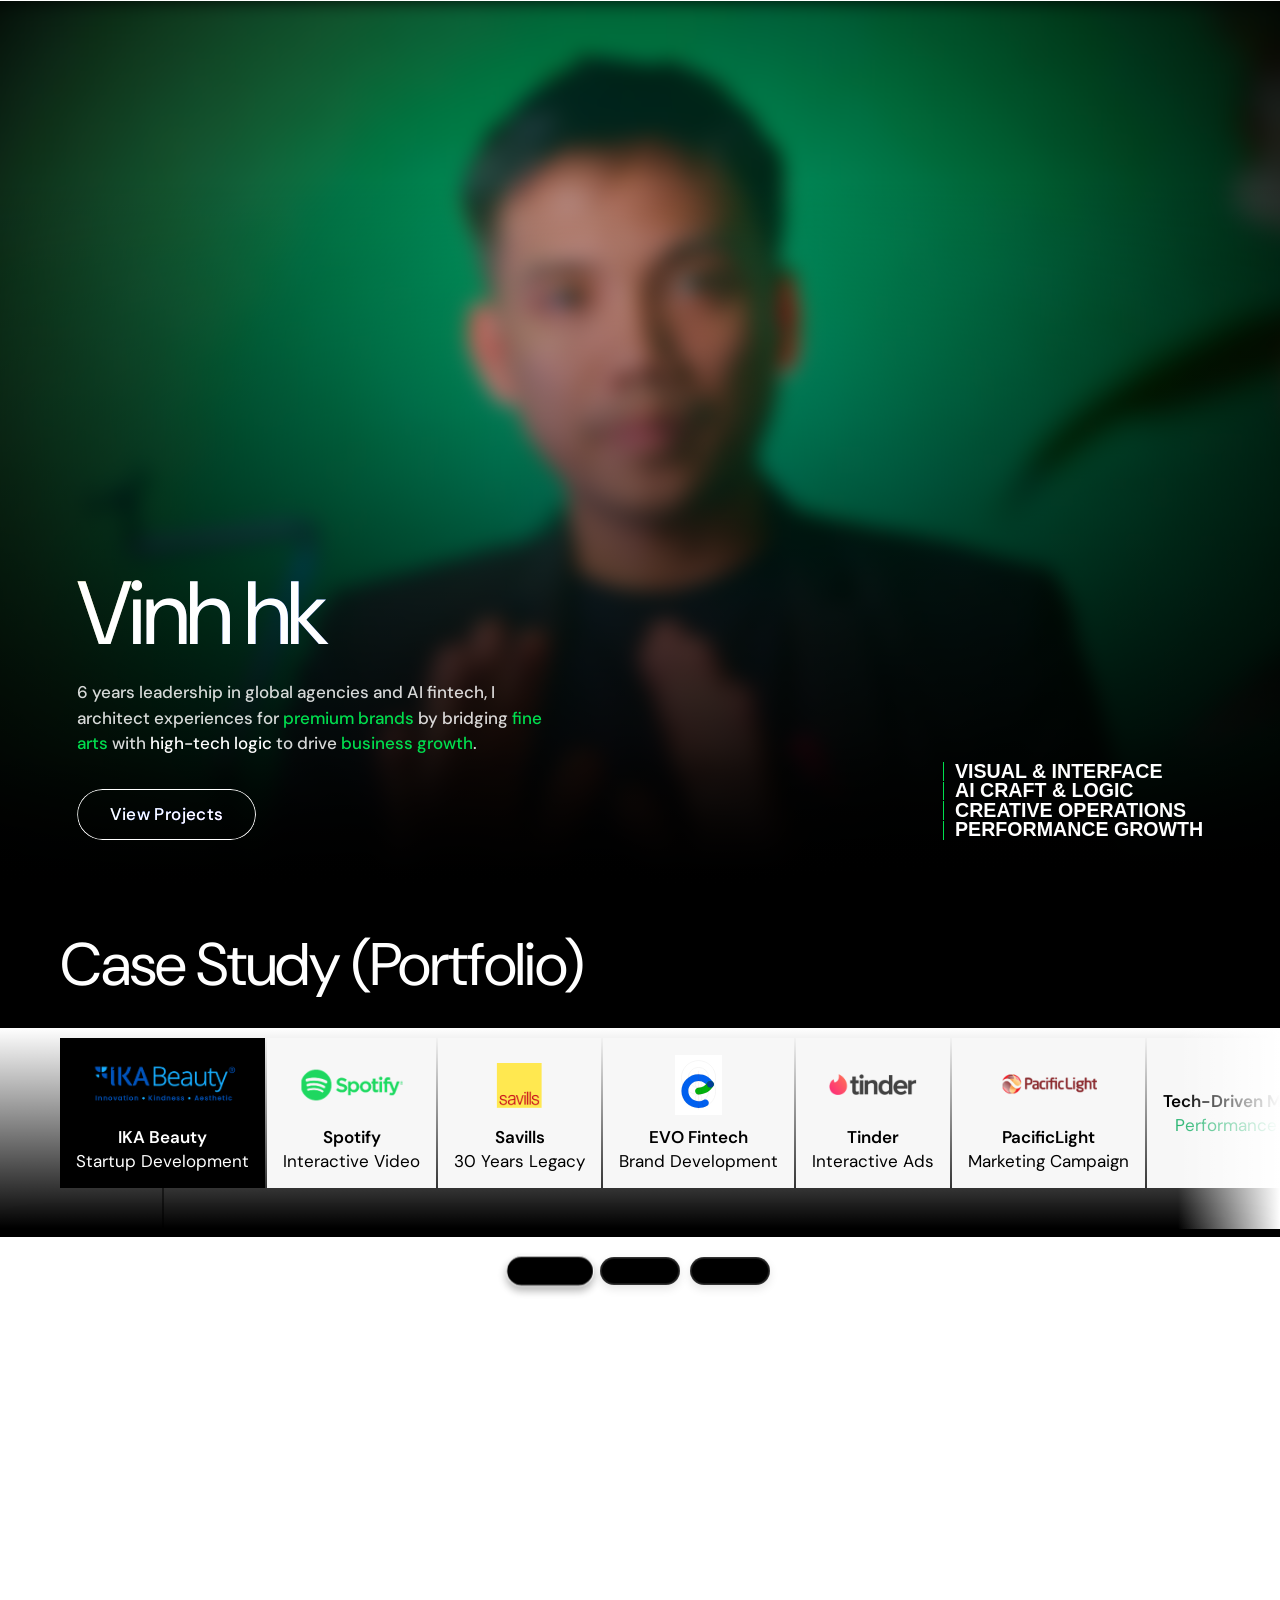
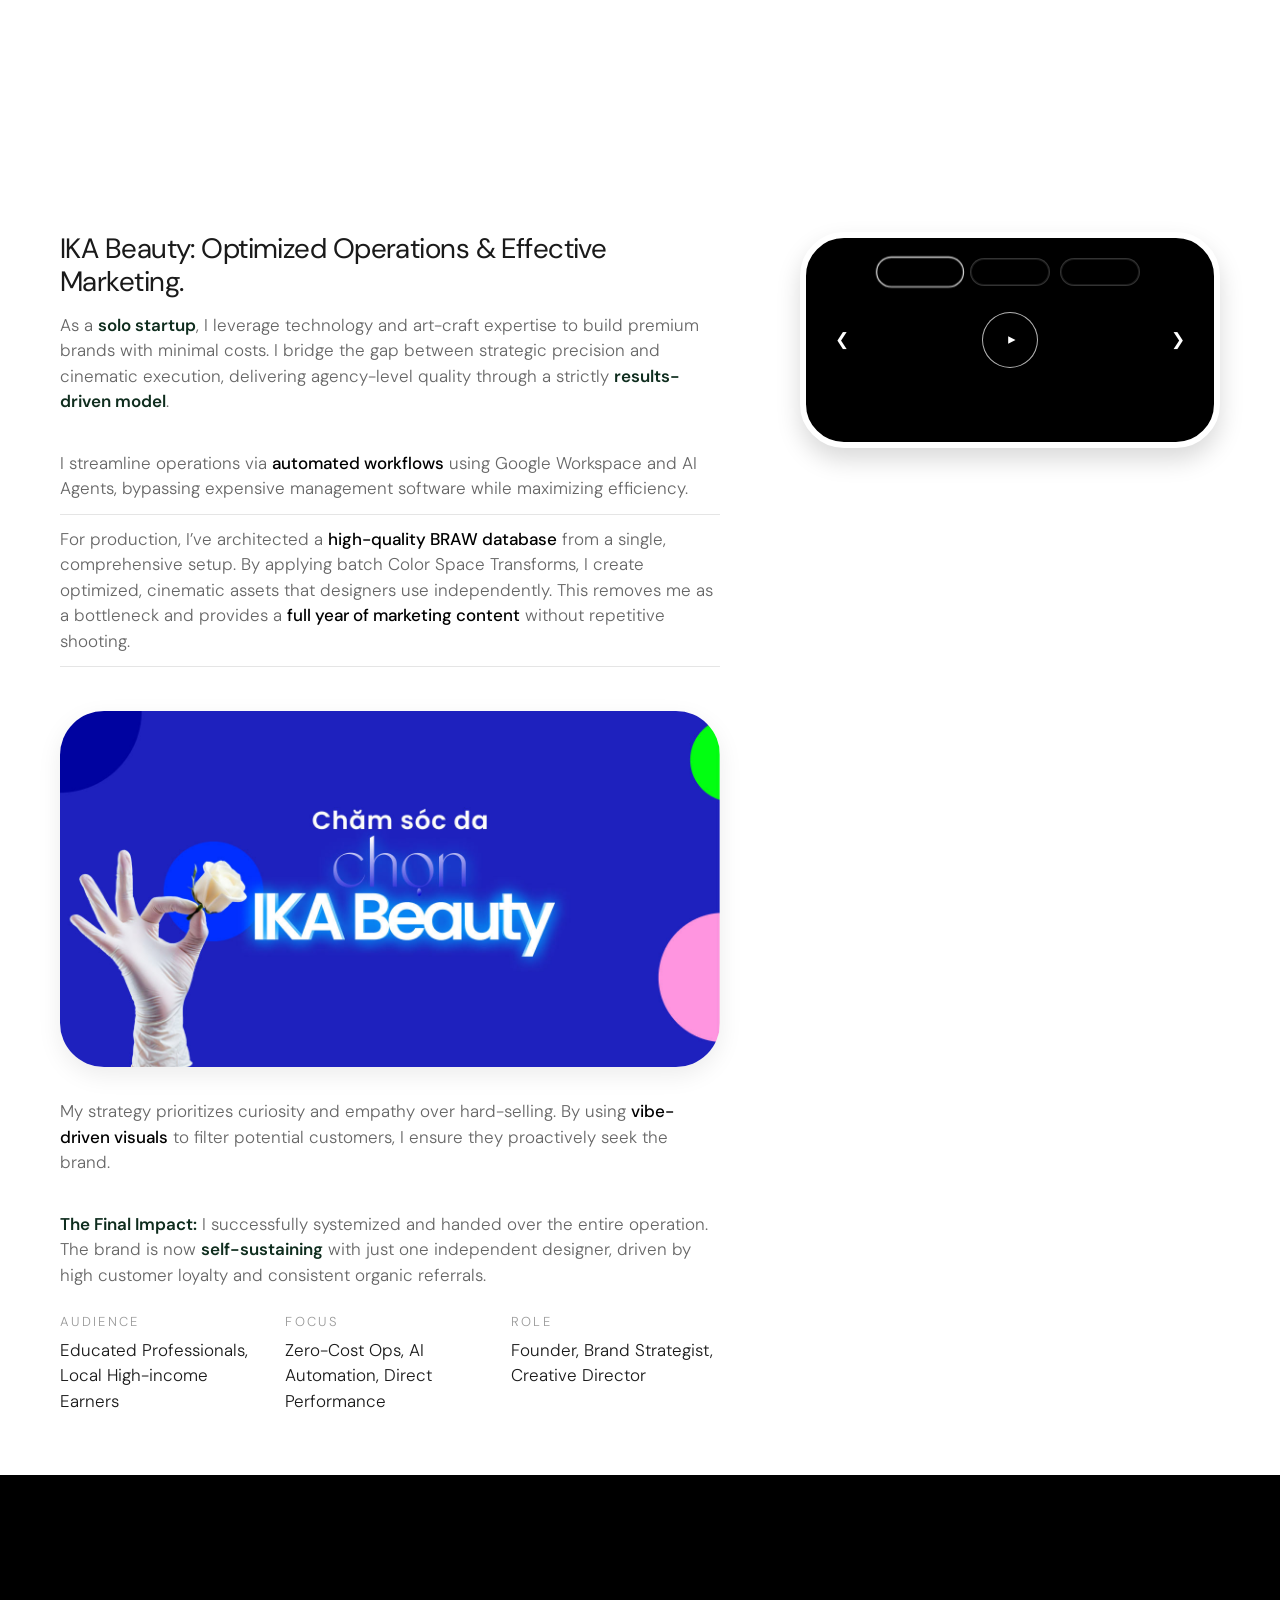
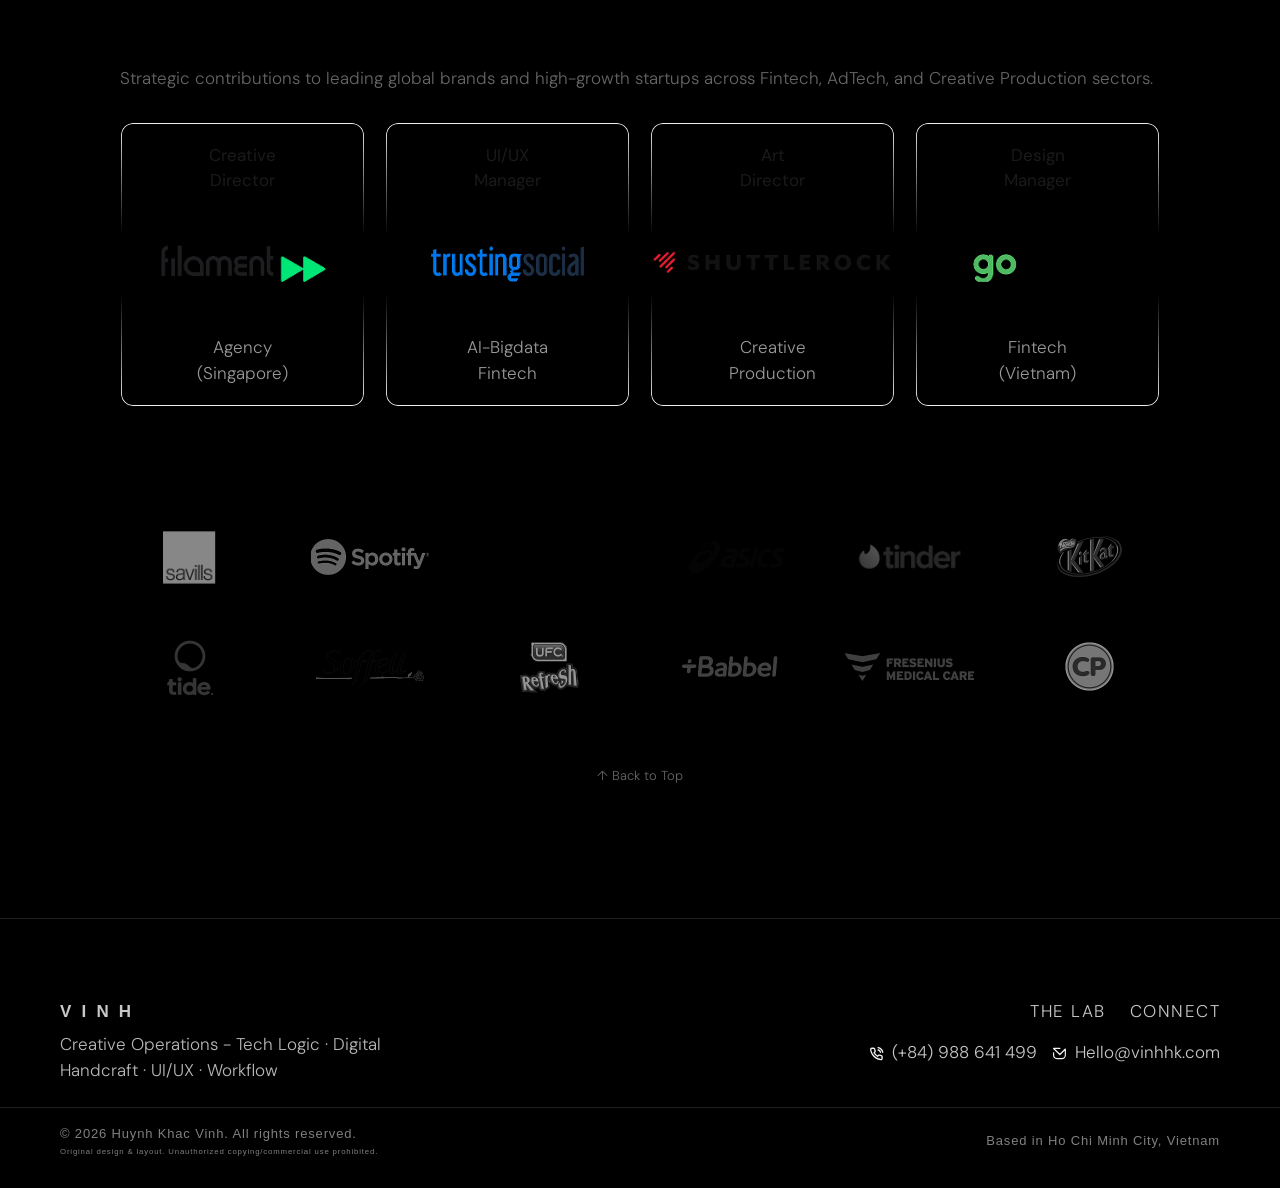
==== commit d0e71e91: "Prioritize hero background video preload" ====
--- a/index.html
+++ b/index.html
@@ -1943,6 +1943,13 @@
         const body = document.body;
         const heroOverlayLayout = document.querySelector('.hero-overlay-layout');
         const heroVideoLayer = document.querySelector('.hero-video-layer');
+        let heroVideoScrollPaused = false;
+        let heroVideoReady = false;
+        const heroBgVideo = document.querySelector('.hero-bg-video');
+        if (heroBgVideo) {
+            try { heroBgVideo.addEventListener('loadeddata', function(){ heroVideoReady = true; }, { once: true, passive: true }); } catch (e) {}
+            try { heroBgVideo.addEventListener('canplay', function(){ heroVideoReady = true; }, { once: true, passive: true }); } catch (e) {}
+        }
 
         if (typeof PAGE_BACKGROUND_COLOR === 'string' && PAGE_BACKGROUND_COLOR.trim().length > 0) {
             document.body.style.backgroundColor = PAGE_BACKGROUND_COLOR;
@@ -2247,6 +2254,19 @@
                 }
 
                 const heroVideo = document.querySelector('.hero-bg-video');
+                if (heroVideo) {
+                    if (shouldDisableHero && heroVideoReady) {
+                        if (!heroVideoScrollPaused) {
+                            try { heroVideo.pause(); } catch (e) {}
+                            heroVideoScrollPaused = true;
+                        }
+                    } else {
+                        if (heroVideoScrollPaused) {
+                            try { heroVideo.play().catch(function(){}); } catch (e) {}
+                            heroVideoScrollPaused = false;
+                        }
+                    }
+                }
                 if (heroVideo && isPortrait) {
                     // Force video to cover height, allow width to overflow
                     heroVideo.style.width = '177.78vh'; // 16:9 aspect
